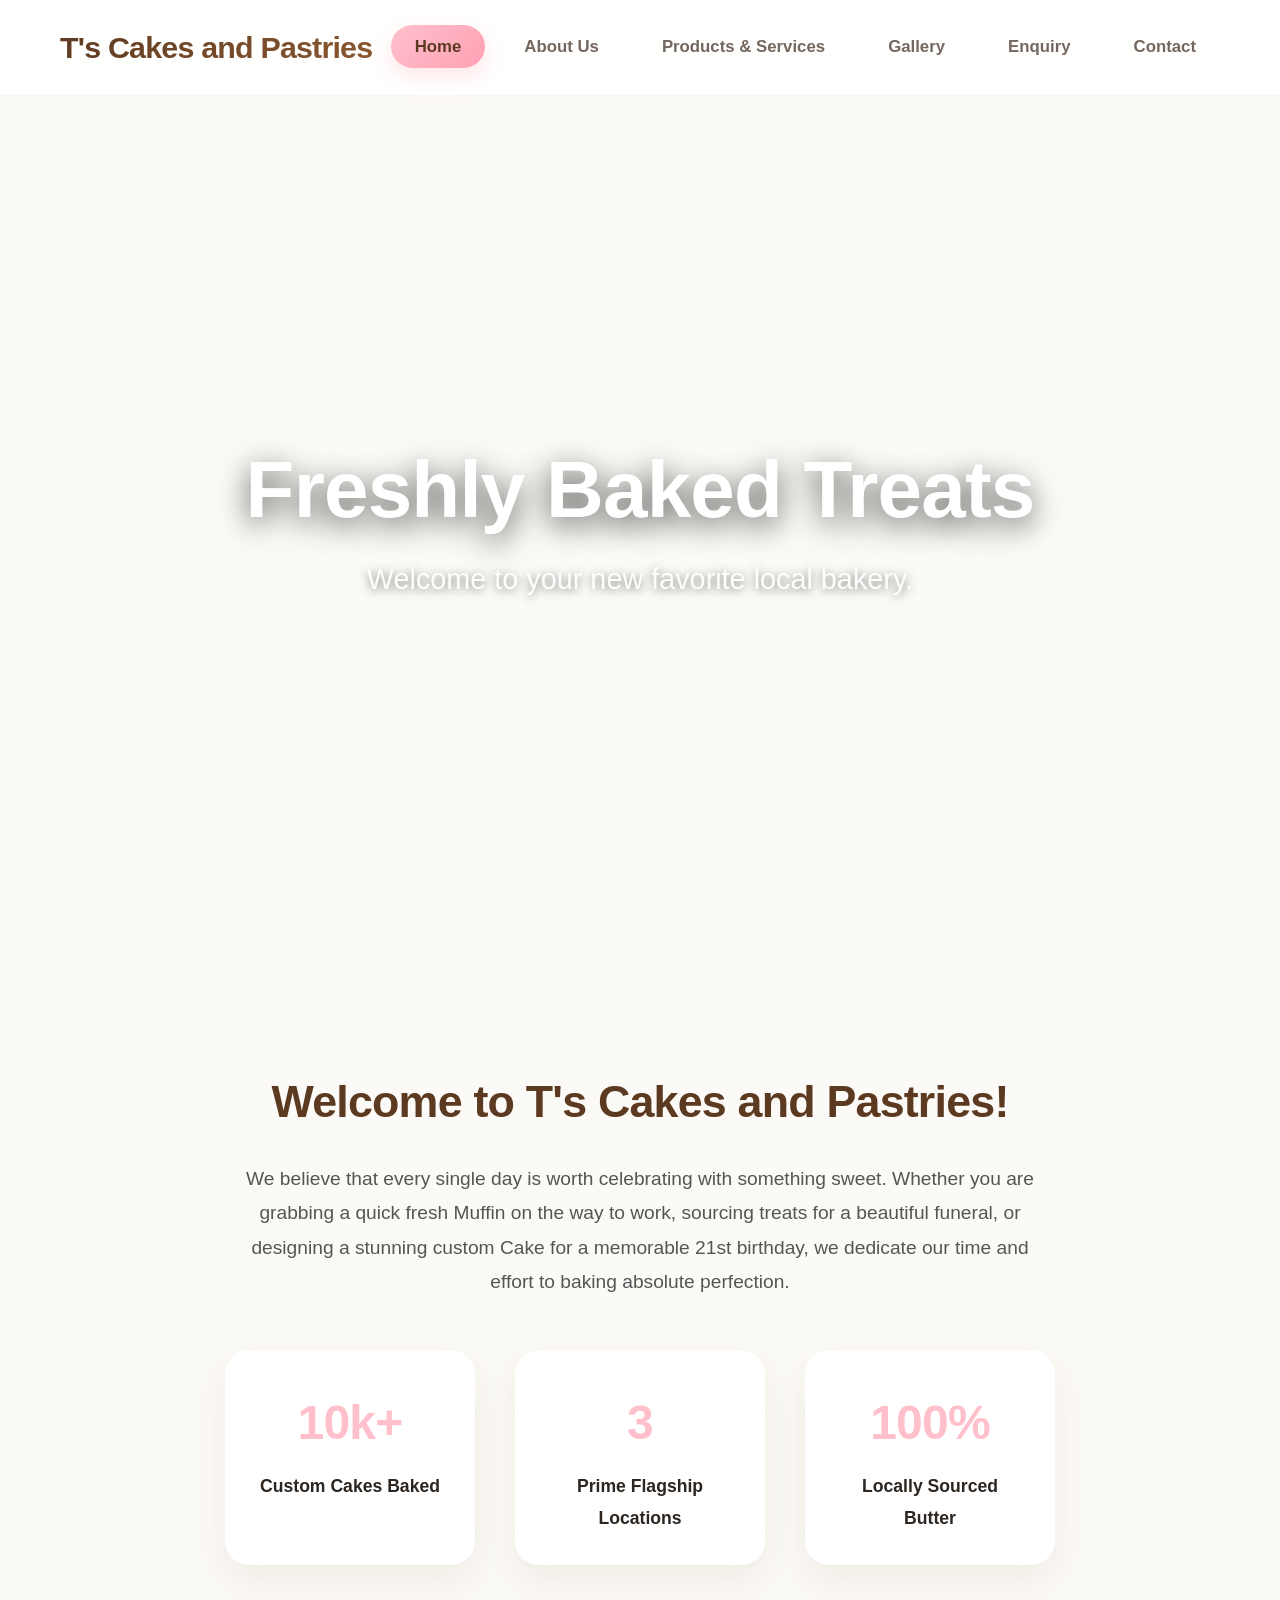
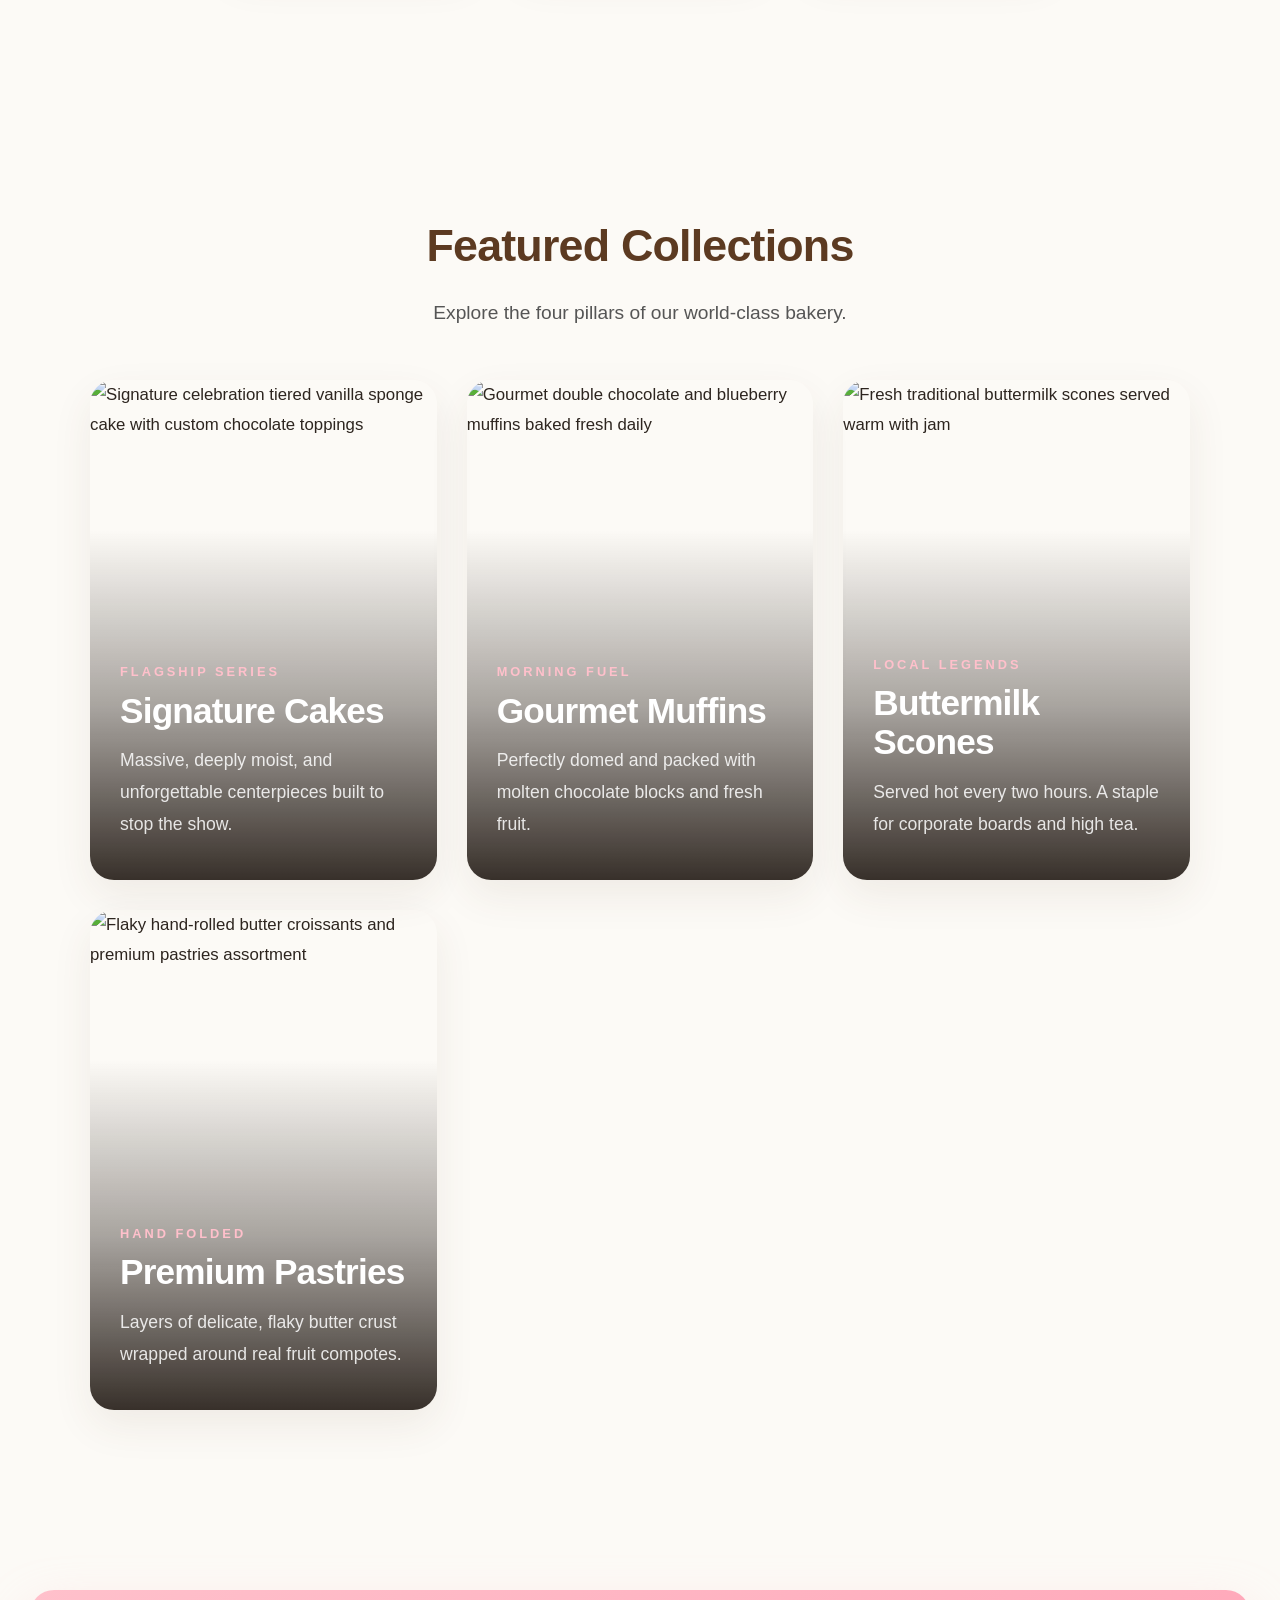
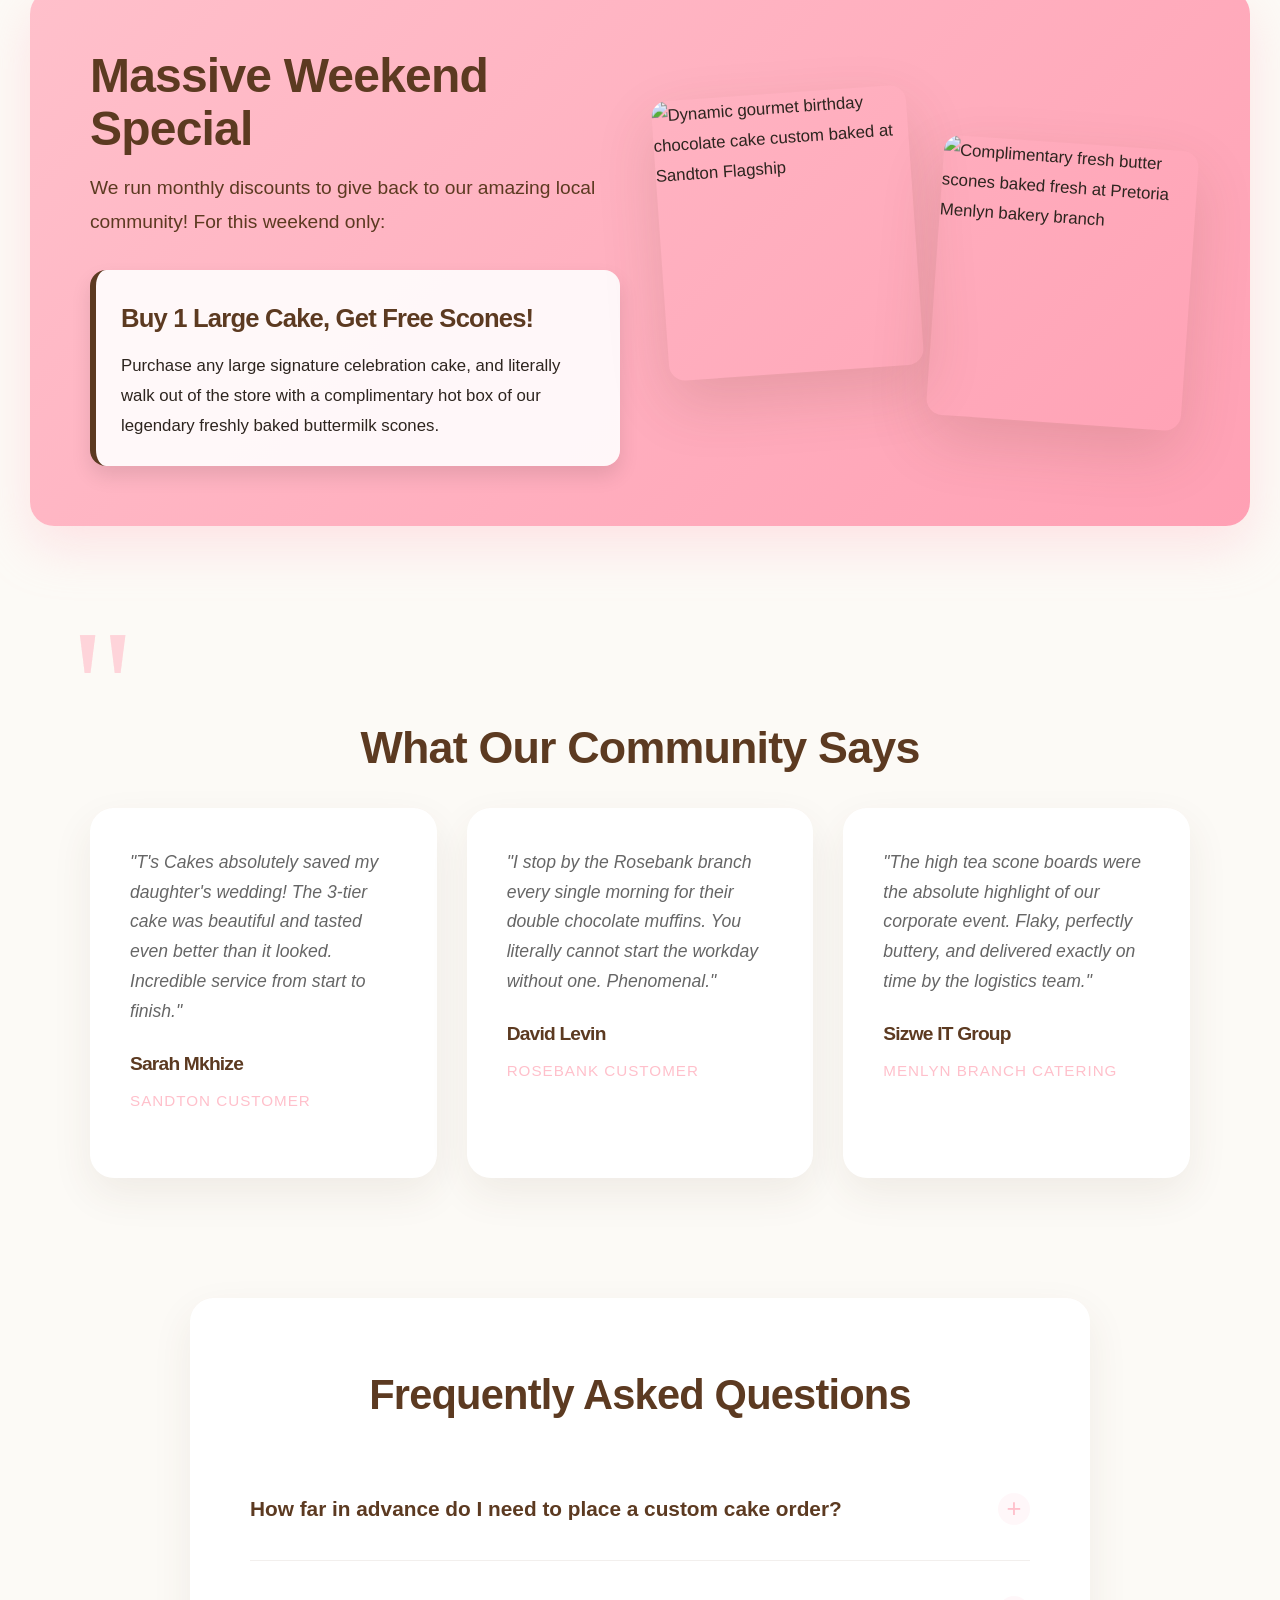
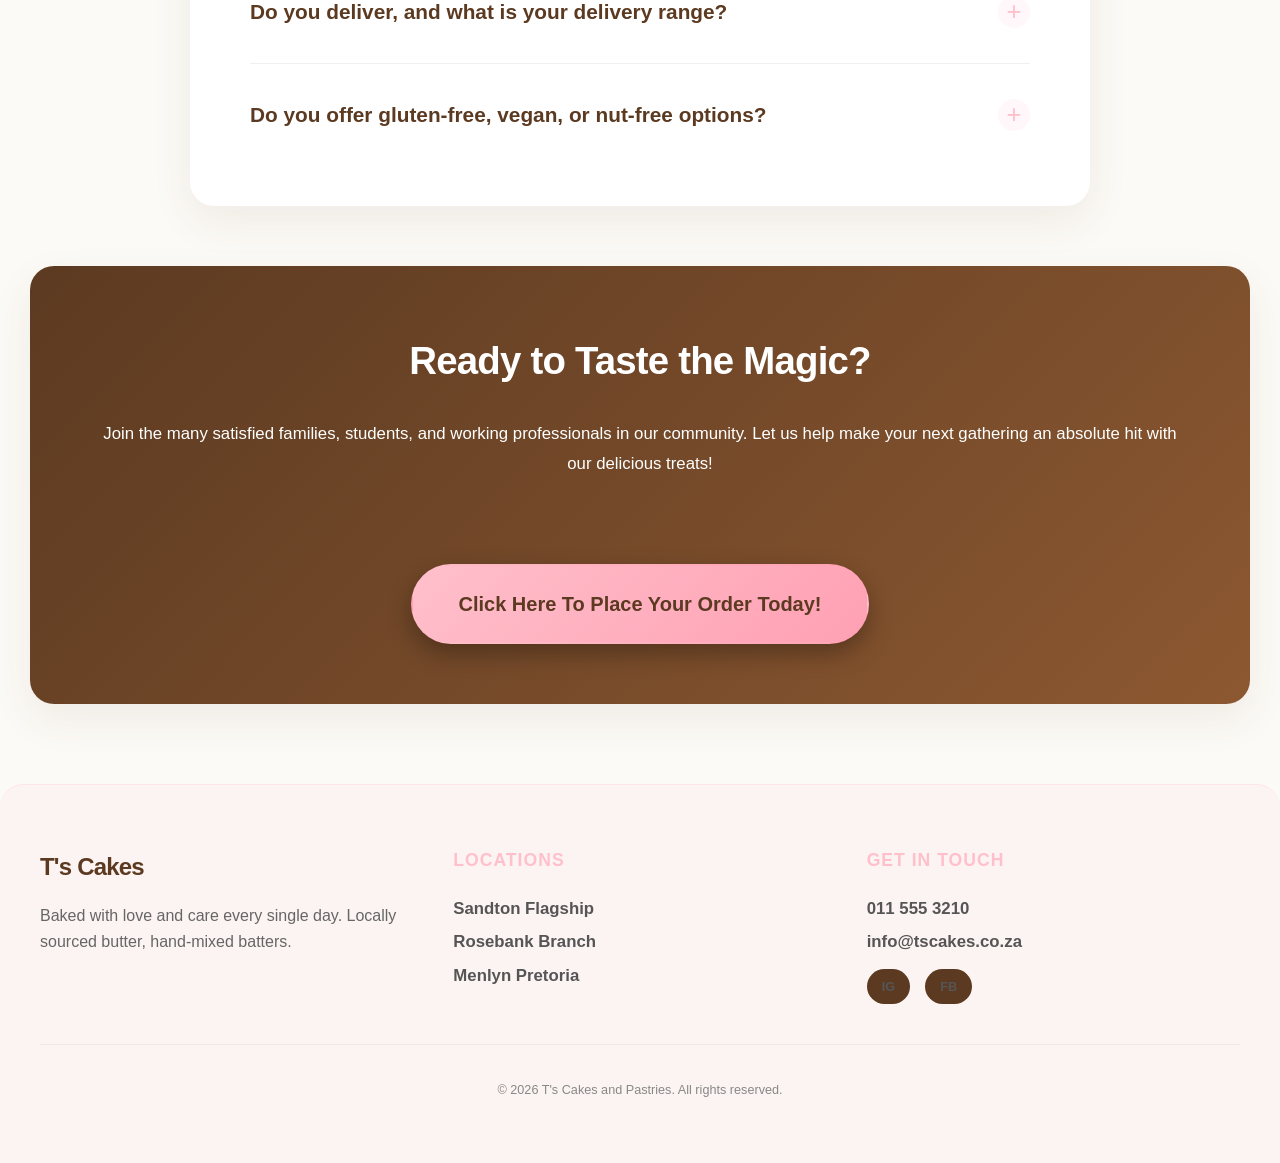
==== index.html @ 8d874c3b "fix: update image file paths to lowercase to match directory structure" ====
<!DOCTYPE html>
<html lang="en">
<head>
    <!-- Meta tags for character set and responsive viewport configuration -->
    <meta charset="UTF-8">
    <meta name="viewport" content="width=device-width, initial-scale=1.0">
    
    <!-- Content Security Policy to secure site from Cross-Site Scripting (XSS) and code injections -->
    <meta http-equiv="Content-Security-Policy" content="default-src 'self'; script-src 'self' https://unpkg.com; style-src 'self' 'unsafe-inline' https://fonts.googleapis.com https://unpkg.com; font-src 'self' https://fonts.gstatic.com; img-src 'self' data: https://unpkg.com https://*.tile.openstreetmap.org; connect-src 'self' https://*.tile.openstreetmap.org;">

    <!-- SEO Meta Description with localized target keywords to improve search rankings -->
    <meta name="description" content="Welcome to T's Cakes and Pastries! Order freshly baked custom birthday cakes, gourmet muffins, and scones across Sandton, Rosebank, and Pretoria South Africa.">
    <meta name="keywords" content="T's Cakes, local bakery Sandton, custom celebration cakes Johannesburg, premium chocolate cakes, buttermilk scones Pretoria, gourmet muffins, sweet pastries South Africa, cakes near me">
    <title>T's Cakes and Pastries | Custom Celebration Cakes & Bakery Sandton</title>

    <!-- DNS Prefetch and Preconnect Hints to optimize Page Loading Speeds -->
    <link rel="dns-prefetch" href="https://unpkg.com">
    <link rel="dns-prefetch" href="https://fonts.googleapis.com">
    <link rel="preconnect" href="https://fonts.googleapis.com">
    <link rel="preconnect" href="https://fonts.gstatic.com" crossorigin>
    
    <!-- Open Graph (OG) Sharing Metadata to optimize visual social media cards -->
    <meta property="og:title" content="T's Cakes and Pastries | Custom Celebration Cakes & Bakery Sandton">
    <meta property="og:description" content="Freshly baked custom birthday cakes, gourmet muffins, and buttermilk scones across Sandton, Rosebank, and Pretoria South Africa.">
    <meta property="og:image" content="images/Cake.jpg">
    <meta property="og:url" content="http://www.tscakes.co.za/index.html">
    <meta property="og:type" content="website">
    <meta property="og:site_name" content="T's Cakes and Pastries">

    <!-- Twitter Card Metadata for premium link previews -->
    <meta name="twitter:card" content="summary_large_image">
    <meta name="twitter:title" content="T's Cakes and Pastries | Custom Celebration Cakes & Bakery Sandton">
    <meta name="twitter:description" content="Order freshly baked custom birthday cakes, gourmet muffins, and scones across Sandton, Rosebank, and Pretoria.">
    <meta name="twitter:image" content="images/Cake.jpg">

    <!-- Google Fonts Outfit and Inter -->
    <link href="https://fonts.googleapis.com/css2?family=Inter:wght@400;500;600&family=Outfit:wght@400;600;700&display=swap" rel="stylesheet">
    
    <!-- External CSS link fulfilling Part 2 rubric -->
    <link rel="stylesheet" href="css/style.css">
    <link rel="stylesheet" href="css/components.css">
    <link rel="stylesheet" href="css/pages.css">
</head>
<body>
    <!-- Main header of the website containing the logo/heading and navigation -->
    <header>
        <input type="checkbox" id="nav-toggle" class="nav-toggle">
        
        <h1>T's Cakes and Pastries</h1>
        
        <label for="nav-toggle" class="nav-toggle-label">
            <span></span><span></span><span></span>
        </label>
        
        <nav>
            <!-- Navigation menu to link all primary pages -->
            <ul>
                <li><strong><a href="index.html" aria-current="page">Home</a></strong></li>
                <li><a href="about.html">About Us</a></li>
                <li><a href="services.html">Products & Services</a></li>
                <li><a href="gallery.html">Gallery</a></li>
                <li><a href="enquiry.html">Enquiry</a></li>
                <li><a href="contact.html">Contact</a></li>
            </ul>
        </nav>
    </header>

    <!-- 
        The <main> tag is used below to encapsulate the dominant content of the body. 
        This is an HTML5 best practice as it cleanly separates unique page content from global elements 
        like headers and footers, vastly improving SEO and accessibility for screen readers.
    -->
    <main>
        <!-- Hero section with an attractive image and a main slogan -->
        <!-- Pure CSS Slideshow Hero Section -->
        <section id="hero" class="home-hero">
            <div class="css-slideshow">
                <img src="images/Cake.jpg" alt="Exquisite layered celebration chocolate cake with pink icing by T's Cakes and Pastries">
                <img src="images/Scones665.jpg" alt="Freshly baked buttermilk scones served with jam and clotted cream on a wooden board">
                <img src="images/pastries666.jpg" alt="Assortment of hand-rolled buttery sweet Danishes and croissants fresh from the oven">
            </div>

            <div class="hero-absolute-textbox">
                <h2>Freshly Baked Treats</h2>
                <p>Welcome to your new favorite local bakery.</p>
            </div>
        </section>

        <!-- Expanded introduction to the bakery with interactive hovering stats -->
        <section id="introduction" class="transparent-section reveal-on-scroll">
            <h2 class="intro-heading">Welcome to T's Cakes and Pastries!</h2>
            <p class="intro-subtext">We believe that every single day is worth celebrating with something sweet. Whether you are grabbing a quick fresh Muffin on the way to work, sourcing treats for a beautiful funeral, or designing a stunning custom Cake for a memorable 21st birthday, we dedicate our time and effort to baking absolute perfection.</p>
            
            <div class="stat-flexbox">
                <div class="stat-card">
                    <h3>10k+</h3>
                    <p>Custom Cakes Baked</p>
                </div>
                <div class="stat-card">
                    <h3>3</h3>
                    <p>Prime Flagship Locations</p>
                </div>
                <div class="stat-card">
                    <h3>100%</h3>
                    <p>Locally Sourced Butter</p>
                </div>
            </div>
        </section>

        <!-- Featured Products Section redesigned with cinematic poster-style layout -->
        <br><br>
        <section id="featured-products" class="reveal-on-scroll" style="background: transparent; box-shadow: none;">
            <h2 style="text-align: center; color: var(--brand-brown); font-size: 2.8rem; margin-bottom: 10px;">Featured Collections</h2>
            <p style="text-align: center; font-size: 1.2rem; color: #555; margin-bottom: 50px;">Explore the four pillars of our world-class bakery.</p>
            
            <div style="display: grid; grid-template-columns: repeat(auto-fit, minmax(280px, 1fr)); gap: 30px;">
                
                <!-- Cinematic Card 1 -->
                <article style="position: relative; height: 500px; border-radius: var(--radius-lg); overflow: hidden; box-shadow: var(--glass-shadow); transition: var(--transition); cursor: pointer;" onmouseover="this.style.transform='translateY(-15px) scale(1.02)'; this.style.boxShadow='var(--hover-shadow)'; this.querySelector('img').style.transform='scale(1.1)';" onmouseout="this.style.transform='translateY(0) scale(1)'; this.style.boxShadow='var(--glass-shadow)'; this.querySelector('img').style.transform='scale(1)';">
                    <img src="images/Cake3.jpg" alt="Signature celebration tiered vanilla sponge cake with custom chocolate toppings" loading="lazy" style="width: 100%; height: 100%; object-fit: cover; position: absolute; top:0; left:0; z-index: 1; transition: transform 0.6s cubic-bezier(0.25, 0.8, 0.25, 1); border-radius: 0;">
                    <div style="position: absolute; bottom: 0; left: 0; width: 100%; height: 70%; background: linear-gradient(to top, rgba(45, 37, 31, 0.95) 0%, rgba(45, 37, 31, 0.4) 50%, transparent 100%); z-index: 2;"></div>
                    <div style="position: absolute; bottom: 0; left: 0; width: 100%; padding: 40px 30px; z-index: 3; box-sizing: border-box;">
                        <p style="text-transform: uppercase; letter-spacing: 3px; font-size: 0.8rem; font-weight: 800; color: var(--brand-pink); margin-bottom: 8px;">Flagship Series</p>
                        <h3 style="color: var(--white); font-size: 2.2rem; margin-bottom: 15px; line-height: 1.1;">Signature Cakes</h3>
                        <p style="color: rgba(255,255,255,0.85); font-size: 1.1rem; margin-bottom: 0;">Massive, deeply moist, and unforgettable centerpieces built to stop the show.</p>
                    </div>
                </article>

                <!-- Cinematic Card 2 -->
                <article style="position: relative; height: 500px; border-radius: var(--radius-lg); overflow: hidden; box-shadow: var(--glass-shadow); transition: var(--transition); cursor: pointer;" onmouseover="this.style.transform='translateY(-15px) scale(1.02)'; this.style.boxShadow='var(--hover-shadow)'; this.querySelector('img').style.transform='scale(1.1)';" onmouseout="this.style.transform='translateY(0) scale(1)'; this.style.boxShadow='var(--glass-shadow)'; this.querySelector('img').style.transform='scale(1)';">
                    <img src="images/muffins2210.jpg" alt="Gourmet double chocolate and blueberry muffins baked fresh daily" loading="lazy" style="width: 100%; height: 100%; object-fit: cover; position: absolute; top:0; left:0; z-index: 1; transition: transform 0.6s cubic-bezier(0.25, 0.8, 0.25, 1); border-radius: 0;">
                    <div style="position: absolute; bottom: 0; left: 0; width: 100%; height: 70%; background: linear-gradient(to top, rgba(45, 37, 31, 0.95) 0%, rgba(45, 37, 31, 0.4) 50%, transparent 100%); z-index: 2;"></div>
                    <div style="position: absolute; bottom: 0; left: 0; width: 100%; padding: 40px 30px; z-index: 3; box-sizing: border-box;">
                        <p style="text-transform: uppercase; letter-spacing: 3px; font-size: 0.8rem; font-weight: 800; color: var(--brand-pink); margin-bottom: 8px;">Morning Fuel</p>
                        <h3 style="color: var(--white); font-size: 2.2rem; margin-bottom: 15px; line-height: 1.1;">Gourmet Muffins</h3>
                        <p style="color: rgba(255,255,255,0.85); font-size: 1.1rem; margin-bottom: 0;">Perfectly domed and packed with molten chocolate blocks and fresh fruit.</p>
                    </div>
                </article>

                <!-- Cinematic Card 3 -->
                <article style="position: relative; height: 500px; border-radius: var(--radius-lg); overflow: hidden; box-shadow: var(--glass-shadow); transition: var(--transition); cursor: pointer;" onmouseover="this.style.transform='translateY(-15px) scale(1.02)'; this.style.boxShadow='var(--hover-shadow)'; this.querySelector('img').style.transform='scale(1.1)';" onmouseout="this.style.transform='translateY(0) scale(1)'; this.style.boxShadow='var(--glass-shadow)'; this.querySelector('img').style.transform='scale(1)';">
                    <img src="images/Scones410.jpg" alt="Fresh traditional buttermilk scones served warm with jam" loading="lazy" style="width: 100%; height: 100%; object-fit: cover; position: absolute; top:0; left:0; z-index: 1; transition: transform 0.6s cubic-bezier(0.25, 0.8, 0.25, 1); border-radius: 0;">
                    <div style="position: absolute; bottom: 0; left: 0; width: 100%; height: 70%; background: linear-gradient(to top, rgba(45, 37, 31, 0.95) 0%, rgba(45, 37, 31, 0.4) 50%, transparent 100%); z-index: 2;"></div>
                    <div style="position: absolute; bottom: 0; left: 0; width: 100%; padding: 40px 30px; z-index: 3; box-sizing: border-box;">
                        <p style="text-transform: uppercase; letter-spacing: 3px; font-size: 0.8rem; font-weight: 800; color: var(--brand-pink); margin-bottom: 8px;">Local Legends</p>
                        <h3 style="color: var(--white); font-size: 2.2rem; margin-bottom: 15px; line-height: 1.1;">Buttermilk Scones</h3>
                        <p style="color: rgba(255,255,255,0.85); font-size: 1.1rem; margin-bottom: 0;">Served hot every two hours. A staple for corporate boards and high tea.</p>
                    </div>
                </article>

                <!-- Cinematic Card 4 -->
                <article style="position: relative; height: 500px; border-radius: var(--radius-lg); overflow: hidden; box-shadow: var(--glass-shadow); transition: var(--transition); cursor: pointer;" onmouseover="this.style.transform='translateY(-15px) scale(1.02)'; this.style.boxShadow='var(--hover-shadow)'; this.querySelector('img').style.transform='scale(1.1)';" onmouseout="this.style.transform='translateY(0) scale(1)'; this.style.boxShadow='var(--glass-shadow)'; this.querySelector('img').style.transform='scale(1)';">
                    <img src="images/pastries44.jpg" alt="Flaky hand-rolled butter croissants and premium pastries assortment" loading="lazy" style="width: 100%; height: 100%; object-fit: cover; position: absolute; top:0; left:0; z-index: 1; transition: transform 0.6s cubic-bezier(0.25, 0.8, 0.25, 1); border-radius: 0;">
                    <div style="position: absolute; bottom: 0; left: 0; width: 100%; height: 70%; background: linear-gradient(to top, rgba(45, 37, 31, 0.95) 0%, rgba(45, 37, 31, 0.4) 50%, transparent 100%); z-index: 2;"></div>
                    <div style="position: absolute; bottom: 0; left: 0; width: 100%; padding: 40px 30px; z-index: 3; box-sizing: border-box;">
                        <p style="text-transform: uppercase; letter-spacing: 3px; font-size: 0.8rem; font-weight: 800; color: var(--brand-pink); margin-bottom: 8px;">Hand Folded</p>
                        <h3 style="color: var(--white); font-size: 2.2rem; margin-bottom: 15px; line-height: 1.1;">Premium Pastries</h3>
                        <p style="color: rgba(255,255,255,0.85); font-size: 1.1rem; margin-bottom: 0;">Layers of delicate, flaky butter crust wrapped around real fruit compotes.</p>
                    </div>
                </article>
            </div>
        </section>

        <br><br>

        <!-- Eye-Catching Interactive Specials Banner -->
        <section id="current-specials" class="reveal-on-scroll" style="background: var(--brand-pink-gradient); padding: 60px; border-radius: var(--radius-lg); box-shadow: 0 20px 50px rgba(255, 192, 203, 0.4); display: flex; align-items: center; gap: 40px; flex-wrap: wrap;">
            <div style="flex: 1; min-width: 300px;">
                <h2 style="color: var(--brand-brown); font-size: 3rem; margin-bottom: 15px; line-height: 1.1;">Massive Weekend Special</h2>
                <p style="font-size: 1.2rem; color: var(--brand-brown); font-weight: 500; margin-bottom: 30px;">We run monthly discounts to give back to our amazing local community! For this weekend only:</p>
                <div style="background: rgba(255,255,255,0.9); padding: 25px; border-radius: 16px; border-left: 6px solid var(--brand-brown); box-shadow: 0 10px 20px rgba(0,0,0,0.1);">
                    <h3 style="margin-bottom: 10px; color: var(--brand-brown);">Buy 1 Large Cake, Get Free Scones!</h3>
                    <p style="margin: 0;">Purchase any large signature celebration cake, and literally walk out of the store with a complimentary hot box of our legendary freshly baked buttermilk scones.</p>
                </div>
            </div>
            
            <!-- Dual Rotational Image Display with hover interactions -->
            <div style="flex: 1; min-width: 300px; display: flex; gap: 20px;">
                <img src="images/Cake887.jpg" alt="Dynamic gourmet birthday chocolate cake custom baked at Sandton Flagship" loading="lazy" style="width: 50%; height: 280px; object-fit: cover; border-radius: 16px; box-shadow: var(--hover-shadow); transform: rotate(-4deg); transition: var(--transition); cursor: pointer;" onmouseover="this.style.transform='rotate(0deg) scale(1.08)'; this.style.zIndex='10';" onmouseout="this.style.transform='rotate(-4deg)'; this.style.zIndex='1';">
                <img src="images/Scones895.jpg" alt="Complimentary fresh butter scones baked fresh at Pretoria Menlyn bakery branch" loading="lazy" style="width: 50%; height: 280px; object-fit: cover; border-radius: 16px; box-shadow: var(--hover-shadow); transform: rotate(4deg); transition: var(--transition); margin-top: 50px; cursor: pointer;" onmouseover="this.style.transform='rotate(0deg) scale(1.08)'; this.style.zIndex='10';" onmouseout="this.style.transform='rotate(4deg)'; this.style.zIndex='1';">
            </div>
        </section>

        <!-- Brand New Interactive Testimonials Section -->
        <br><br>
        <section id="testimonials" class="transparent-section reveal-on-scroll">
            <h2 class="intro-heading">What Our Community Says</h2>
            <div class="testimonials-grid">
                
                <article class="testimonial-card">
                    <span class="quote-watermark">"</span>
                    <p class="testimonial-text">"T's Cakes absolutely saved my daughter's wedding! The 3-tier cake was beautiful and tasted even better than it looked. Incredible service from start to finish."</p>
                    <h4 class="testimonial-author">Sarah Mkhize</h4>
                    <p class="testimonial-title">Sandton Customer</p>
                </article>

                <article class="testimonial-card">
                    <span class="quote-watermark">"</span>
                    <p class="testimonial-text">"I stop by the Rosebank branch every single morning for their double chocolate muffins. You literally cannot start the workday without one. Phenomenal."</p>
                    <h4 class="testimonial-author">David Levin</h4>
                    <p class="testimonial-title">Rosebank Customer</p>
                </article>

                <article class="testimonial-card">
                    <span class="quote-watermark">"</span>
                    <p class="testimonial-text">"The high tea scone boards were the absolute highlight of our corporate event. Flaky, perfectly buttery, and delivered exactly on time by the logistics team."</p>
                    <h4 class="testimonial-author">Sizwe IT Group</h4>
                    <p class="testimonial-title">Menlyn Branch Catering</p>
                </article>
            </div>
        </section>

        <!-- Elegant FAQ Accordion Section -->
        <section id="faq-section" class="faq-accordion-section reveal-on-scroll">
            <h2 class="faq-heading">Frequently Asked Questions</h2>
            <div class="accordion-container">
                <div class="accordion-item">
                    <button class="accordion-header" aria-expanded="false">
                        <span>How far in advance do I need to place a custom cake order?</span>
                        <span class="accordion-icon">&#43;</span>
                    </button>
                    <div class="accordion-panel">
                        <div class="panel-content">
                            <p>For custom celebration cakes, we require a minimum of 4 to 7 days notice depending on complexity. Larger corporate orders or multi-tier wedding cakes require a minimum of three weeks notice. This ensures we can source the finest ingredients and dedicate our full attention to your masterpiece.</p>
                        </div>
                    </div>
                </div>
                <div class="accordion-item">
                    <button class="accordion-header" aria-expanded="false">
                        <span>Do you deliver, and what is your delivery range?</span>
                        <span class="accordion-icon">&#43;</span>
                    </button>
                    <div class="accordion-panel">
                        <div class="panel-content">
                            <p>Yes, we offer safe, temperature-controlled delivery within a 50km radius of our branches (Sandton, Rosebank, and Menlyn Pretoria). We charge a nominal delivery fee based on distance. Our specialized delivery team ensures that even the most delicate cakes arrive in perfect, pristine condition.</p>
                        </div>
                    </div>
                </div>
                <div class="accordion-item">
                    <button class="accordion-header" aria-expanded="false">
                        <span>Do you offer gluten-free, vegan, or nut-free options?</span>
                        <span class="accordion-icon">&#43;</span>
                    </button>
                    <div class="accordion-panel">
                        <div class="panel-content">
                            <p>We absolutely do! We offer a variety of delicious vegan and gluten-free cakes, cupcakes, and muffins. However, please note that all our items are baked in a shared facility. If you have a severe allergy, please let us know so we can implement complete isolation protocols for your bake.</p>
                        </div>
                    </div>
                </div>
            </div>
        </section>

        <!-- Call to action encouraging visitors to make an enquiry -->
        <section id="call-to-action" class="reveal-on-scroll">
            <h2>Ready to Taste the Magic?</h2>
            <p>Join the many satisfied families, students, and working professionals in our community. Let us help make your next gathering an absolute hit with our delicious treats!</p>
            <br>
            <!-- Action link directing users to the enquiry page -->
            <a href="enquiry.html">Click Here To Place Your Order Today!</a>
        </section>
    </main>

    <!-- Footer containing copyright information -->
    <footer class="modern-footer">
        <div class="footer-grid">
            <div>
                <h3 class="footer-logo">T's Cakes</h3>
                <p class="footer-desc">Baked with love and care every single day. Locally sourced butter, hand-mixed batters.</p>
            </div>
            <div>
                <h4 class="footer-col-header">Locations</h4>
                <ul class="footer-list">
                    <li><a href="contact.html">Sandton Flagship</a></li>
                    <li><a href="contact.html">Rosebank Branch</a></li>
                    <li><a href="contact.html">Menlyn Pretoria</a></li>
                </ul>
            </div>
            <div>
                <h4 class="footer-col-header">Get in Touch</h4>
                <ul class="footer-list">
                    <li><a href="tel:0115553210">011 555 3210</a></li>
                    <li><a href="mailto:info@tscakes.co.za">info@tscakes.co.za</a></li>
                    <li>
                        <div class="footer-socials">
                            <a href="https://instagram.com/tscakes" class="footer-social-btn" target="_blank" rel="noopener noreferrer">IG</a>
                            <a href="https://facebook.com/tscakes" class="footer-social-btn" target="_blank" rel="noopener noreferrer">FB</a>
                        </div>
                    </li>
                </ul>
            </div>
        </div>
        <div class="footer-copyright">
            <p><small>&copy; 2026 T's Cakes and Pastries. All rights reserved.</small></p>
        </div>
    </footer>
    
    <!-- Link external core script for interactive features -->
    <script src="js/script.js"></script>
</body>
</html>
---- css/style.css ----
/* =========================================================================
   T's Cakes and Pastries - Ultra Modern Stylesheet (2026 UX Layout)
   Author: Amogelang Kunene
   Module: WEDE5020 Part 2
   ========================================================================= */

/* --- CSS Reset & Base Consistency --- */
* {
    margin: 0;
    padding: 0;
    box-sizing: border-box;
}

/* --- Ultra-Modern Base Variables --- */
:root {
    /* Muted colors to look expensive and modern instead of distinctly 1990s */
    --primary-bg: #FCFAF6;
    /* Breathable, barely-there cream background */
    --white: #FFFFFF;

    /* Branding */
    --brand-brown: #5C3A21;
    /* Deeper, more sophisticated chocolate brown */
    --brand-light-brown: #8C5831;
    --brand-pink: #FFC0CB;
    --brand-pink-gradient: linear-gradient(135deg, #FFC0CB 0%, #FFA0B4 100%);

    /* Typography */
    --text-primary: #2D251F;
    /* Soft off-black for premium reading contrast */
    --text-muted: #73675E;

    /* Glassmorphism & UI Layout Control */
    --glass-shadow: 0 16px 40px rgba(92, 58, 33, 0.08);
    /* Massive diffuse shadow, abandoning crude borders */
    --hover-shadow: 0 24px 60px rgba(92, 58, 33, 0.15);
    /* Deep lifting shadow */
    --radius-lg: 24px;
    /* Bubbly, friendly, expansive app-like corners */
    --radius-pill: 50px;

    /* Global Universal Transitions */
    --transition: all 0.35s cubic-bezier(0.25, 0.8, 0.25, 1);
}

/* --- Global Typography --- */
body {
    font-family: 'Inter', -apple-system, sans-serif;
    font-size: 1.05rem;
    line-height: 1.8;
    background-color: var(--primary-bg);
    color: var(--text-primary);
    -webkit-font-smoothing: antialiased;
    /* Triggers ultra-crisp browser font rendering */
}

h1,
h2,
h3,
h4 {
    font-family: 'Outfit', 'Inter', sans-serif;
    color: var(--brand-brown);
    letter-spacing: -0.8px;
    /* Modern tight tracking for editorial headers */
    margin-bottom: 24px;
    font-weight: 700;
}

/* Extreme header scaling */
h1 {
    font-size: 2.8rem;
}

h2 {
    font-size: 2.4rem;
}

h3 {
    font-size: 1.6rem;
}

p,
ul,
table {
    margin-bottom: 24px;
    color: var(--text-primary);
}

ul {
    margin-left: 20px;
}

a {
    color: var(--brand-light-brown);
    text-decoration: none;
    transition: var(--transition);
}

a:hover {
    color: var(--brand-brown);
}

img {
    max-width: 100%;
    height: auto;
    border-radius: 16px;
    /* Slightly tighter edge radius than the surrounding container */
    display: block;
}

/* --- Glassmorphism Navigation Sticky Header --- */
header {
    background: rgba(255, 255, 255, 0.85);
    /* Frosty translucency */
    backdrop-filter: blur(16px);
    /* Pure Glassmorphism effect overlaying content as user scrolls */
    -webkit-backdrop-filter: blur(16px);
    padding: 20px 60px;
    display: flex;
    justify-content: space-between;
    align-items: center;
    position: sticky;
    top: 0;
    z-index: 1000;
    border-bottom: 1px solid rgba(0, 0, 0, 0.03);
    /* Tiny crisp anchor line */
}

header h1 {
    margin-bottom: 0;
    font-size: 1.9rem;
    font-weight: 800;
    background: linear-gradient(135deg, var(--brand-brown), var(--brand-light-brown));
    -webkit-background-clip: text;
    -webkit-text-fill-color: transparent;
    /* Cutting-edge CSS gradient text implementation */
}

header nav ul {
    list-style: none;
    display: flex;
    gap: 15px;
    margin: 0;
}

header nav a {
    font-weight: 600;
    padding: 12px 24px;
    border-radius: var(--radius-pill);
    color: var(--text-muted);
}

/* Navigation Hover Micro-Animations */
header nav a:hover {
    background-color: rgba(255, 192, 203, 0.2);
    color: var(--brand-brown);
    transform: translateY(-2px);
}

header nav a[aria-current="page"] {
    background: var(--brand-pink-gradient);
    color: var(--brand-brown);
    box-shadow: 0 8px 20px rgba(255, 192, 203, 0.4);
    /* Colored shadow glow */
}

/* --- Layout Mechanics --- */
main {
    max-width: 1300px;
    /* Vastly wider "full bleed" allowance */
    margin: 60px auto;
    padding: 0 30px;
}

/* Elevated, Floating Modern Cards instead of flat boxed rows */
section {
    background-color: var(--white);
    padding: 60px;
    margin-bottom: 60px;
    border-radius: var(--radius-lg);
    box-shadow: var(--glass-shadow);
    /* Massive drop soft shadows */
    transition: var(--transition);
}

/* Make EVERY section dynamically hover and lift using pure CSS cascading */
section:not(#hero):hover {
    box-shadow: var(--hover-shadow);
    transform: translateY(-4px);
    /* Magnetic float effect */
}

/* --- Hero Banner System --- */
section#hero {
    position: relative;
    background-color: transparent;
    box-shadow: none;
    padding: 0;
    margin-bottom: 80px;
}

#hero img {
    width: 100%;
    height: 600px;
    object-fit: cover;
    border-radius: var(--radius-lg);
    filter: brightness(0.7) saturate(1.2);
    /* Deepens image to pop white text */
    box-shadow: var(--glass-shadow);
}

#hero .hero-text {
    position: absolute;
    top: 50%;
    left: 50%;
    transform: translate(-50%, -50%);
    width: 90%;
    text-align: center;
}

/* Massive Display Sizing */
#hero .hero-text h2 {
    font-size: 4.8rem;
    color: var(--white);
    text-shadow: 0 4px 20px rgba(0, 0, 0, 0.6);
    line-height: 1.1;
    margin-bottom: 20px;
}

#hero .hero-text p {
    font-size: 1.8rem;
    color: rgba(255, 255, 255, 0.95);
    font-weight: 500;
}

/* --- Custom CTA Callout --- */
#call-to-action {
    text-align: center;
    background: linear-gradient(135deg, var(--brand-brown) 0%, var(--brand-light-brown) 100%);
    color: var(--white);
}

#call-to-action h2,
#call-to-action p {
    color: var(--white);
}

#call-to-action a:not(nav a) {
    display: inline-block;
    background: var(--brand-pink-gradient);
    color: var(--brand-brown);
    padding: 20px 45px;
    border-radius: var(--radius-pill);
    font-weight: 800;
    font-size: 1.25rem;
    margin-top: 30px;
    box-shadow: 0 10px 25px rgba(0, 0, 0, 0.3);
    border: 2px solid transparent;
}

/* Extreme Micro-Animation Wow Factor */
#call-to-action a:not(nav a):hover {
    transform: translateY(-10px) scale(1.05);
    /* Scales UP while jumping structurally! */
    box-shadow: 0 25px 50px rgba(0, 0, 0, 0.4);
    background: transparent;
    border-color: var(--brand-pink);
    color: var(--brand-pink);
}

/* --- Layout Grid Auto-Fitting --- */
#gallery-grid {
    display: grid;
    grid-template-columns: repeat(auto-fit, minmax(320px, 1fr));
    gap: 40px;
}

#gallery-grid article {
    background: var(--primary-bg);
    /* Slight offset for inner cards */
    padding: 30px;
    border-radius: var(--radius-lg);
    box-shadow: none;
    transition: var(--transition);
    border: 1px solid rgba(0, 0, 0, 0.03);
}

#gallery-grid article:hover {
    transform: translateY(-8px);
    box-shadow: var(--hover-shadow);
    background: var(--white);
}

#gallery-grid article img {
    margin-bottom: 25px;
    width: 100%;
    height: 280px;
    object-fit: cover;
    border-radius: 14px;
}

#gallery-grid hr {
    display: none;
}

/* --- Complex Forms --- */
form {
    max-width: 800px;
    margin: 0 auto;
}

fieldset {
    border: none;
    /* Removing old 1990s border lines natively */
    background: var(--primary-bg);
    padding: 50px;
    border-radius: var(--radius-lg);
    margin-bottom: 40px;
}

legend {
    font-size: 1.6rem;
    font-weight: 700;
    color: var(--brand-brown);
    margin-bottom: 20px;
}

input[type="text"],
input[type="email"],
input[type="tel"],
input[type="number"],
input[type="date"],
select,
textarea {
    width: 100%;
    padding: 20px;
    border: 2px solid transparent;
    background-color: var(--white);
    border-radius: 16px;
    font-family: inherit;
    font-size: 1.1rem;
    color: var(--text-primary);
    box-shadow: 0 4px 15px rgba(0, 0, 0, 0.04);
    transition: var(--transition);
    margin-top: 10px;
    margin-bottom: 20px;
}

/* Ultra-modern pure focus tracking */
input:focus,
select:focus,
textarea:focus {
    outline: none;
    border-color: var(--brand-pink);
    box-shadow: 0 4px 25px rgba(255, 192, 203, 0.4);
}

input[type="radio"],
input[type="checkbox"] {
    width: 22px;
    height: 22px;
    margin-right: 15px;
    accent-color: var(--brand-brown);
}

button[type="submit"],
input[type="submit"],
button[type="reset"] {
    width: 100%;
    background: var(--brand-brown);
    color: var(--white);
    padding: 22px;
    border: none;
    border-radius: 18px;
    font-size: 1.25rem;
    font-weight: bold;
    cursor: pointer;
    transition: var(--transition);
}

button[type="submit"]:hover,
input[type="submit"]:hover {
    background: var(--brand-light-brown);
    transform: translateY(-4px);
    box-shadow: 0 15px 30px rgba(92, 58, 33, 0.2);
}

button[type="reset"] {
    background: var(--primary-bg);
    color: var(--text-muted);
    margin-top: 15px;
}

button[type="reset"]:hover {
    background: #EEEEEE;
}


/* --- Modern Container Query Product Cards --- */
.product-grid {
    display: grid;
    grid-template-columns: repeat(auto-fit, minmax(360px, 1fr));
    gap: 40px;
}

.product-card {
    /* Initialize CSS Container Constraints */
    container-type: inline-size;
    container-name: pCard;

    background: var(--white);
    border-radius: var(--radius-lg);
    box-shadow: var(--glass-shadow);
    overflow: hidden;
    /* Clips the image straight to the border radius curve */
    transition: var(--transition);
    display: flex;
    flex-direction: column;
}

/* Hover magnetics */
.product-card:hover {
    box-shadow: var(--hover-shadow);
    transform: translateY(-8px);
}

.product-card img {
    width: 100%;
    height: 300px;
    object-fit: cover;
    border-radius: 0;
    /* Prevents double-curving */
    margin-bottom: 0;
    /* Resets default image margin */
}

.product-card .card-content {
    padding: 35px;
    display: flex;
    flex-direction: column;
    justify-content: center;
}

/* 
Container Query Magic: 
If the literal width of the structural card dynamically exceeds 480px, 
shift the inner layout completely from Vertical to Horizontal!
*/
@container pCard (min-width: 480px) {
    .product-card {
        flex-direction: row;
    }

    .product-card img {
        width: 45%;
        height: 100%;
        min-height: 250px;
    }

    .product-card .card-content {
        width: 55%;
        padding: 40px;
    }
}


/* --- Full Width Vertical Stacked Gallery --- */
#stacked-gallery {
    display: flex;
    flex-direction: column;
    gap: 80px;
    /* Massive separation between full-width pieces */
    padding: 0;
    box-shadow: none;
    background: transparent;
}

#stacked-gallery article {
    width: 100%;
    /* forces full width within the 1300px max-width boundary */
    background: var(--white);
    border-radius: var(--radius-lg);
    box-shadow: var(--glass-shadow);
    transition: var(--transition);
    border: 1px solid rgba(0, 0, 0, 0.02);
}

#stacked-gallery article:hover {
    box-shadow: var(--hover-shadow);
    transform: translateY(-5px);
}

#stacked-gallery img {
    width: 100%;
    height: 700px;
    /* Massive sprawling cinematic height */
    object-fit: cover;
    border-radius: var(--radius-lg) var(--radius-lg) 0 0;
    /* Curve the top, flatten the bottom */
    margin-bottom: 0;
}

/* Native HTML5 Toggle Styling */
#stacked-gallery details {
    background: transparent;
    padding: 20px 50px 40px 50px;
}

#stacked-gallery summary {
    font-size: 1.4rem;
    font-weight: 800;
    color: var(--brand-brown);
    cursor: pointer;
    list-style: none;
    /* Removes default triangle in modern browsers */
    outline: none;
    padding: 10px 0;
    transition: var(--transition);
    user-select: none;
}

#stacked-gallery summary::-webkit-details-marker {
    display: none;
    /* Forces marker removal in Safari/Chrome */
}

/* Custom UI Toggle graphic */
#stacked-gallery summary::after {
    content: '+ Read More';
    float: right;
    font-size: 1.1rem;
    color: var(--brand-pink);
    background: rgba(255, 192, 203, 0.2);
    padding: 8px 16px;
    border-radius: 20px;
    transition: all 0.3s ease;
}

#stacked-gallery details[open] summary::after {
    content: '- Close';
    background: rgba(0, 0, 0, 0.05);
    color: var(--text-muted);
}

#stacked-gallery details[open] summary {
    border-bottom: 1px solid rgba(0, 0, 0, 0.06);
    margin-bottom: 30px;
}

#stacked-gallery .details-content {
    animation: fadeInDown 0.5s ease forwards;
}

#stacked-gallery .details-content h3 {
    margin-top: 15px;
    font-size: 2.4rem;
    color: var(--brand-brown);
}

#stacked-gallery .details-content p {
    font-size: 1.25rem;
    color: var(--text-muted);
}

@keyframes fadeInDown {
    from {
        opacity: 0;
        transform: translateY(-10px);
    }

    to {
        opacity: 1;
        transform: translateY(0);
    }
}

/* --- HTML Sub-Tables --- */
table {
    width: 100%;
    border-collapse: collapse;
    margin-top: 20px;
}

th,
td {
    padding: 24px;
    text-align: left;
    border-bottom: 1px solid rgba(0, 0, 0, 0.04);
}

th {
    font-weight: 800;
    color: var(--brand-brown);
    font-size: 1.2rem;
}

tbody tr {
    transition: var(--transition);
}

tbody tr:hover {
    background-color: var(--primary-bg);
}

/* --- Clean Modern Footer --- */
footer {
    background: var(--brand-brown);
    color: var(--primary-bg);
    padding: 80px 40px 40px;
    text-align: center;
    border-top-left-radius: 60px;
    /* Modern curved footing */
    border-top-right-radius: 60px;
    margin-top: 100px;
}

footer h3,
footer p {
    color: var(--primary-bg);
}

footer a {
    color: var(--brand-pink);
    font-weight: bold;
}

footer a:hover {
    color: var(--white);
}

footer hr {
    border-color: rgba(255, 255, 255, 0.08);
    margin: 40px auto;
    max-width: 800px;
}


/* =========================================================================
   Media Queries (Responsive Stack Breakpoints)
   ========================================================================= */

/* Tablet & Smaller Laptops */
@media (max-width: 900px) {
    header {
        padding: 20px;
        flex-direction: column;
        gap: 15px;
    }

    header h1 {
        font-size: 2.2rem;
        text-align: center;
    }
    
    header nav {
        width: 100%;
    }
    
    header nav ul {
        flex-wrap: wrap;
        justify-content: center;
        gap: 10px;
    }
    
    header nav a {
        padding: 10px 18px;
        font-size: 0.95rem;
    }

    #hero img {
        height: 400px;
    }

    #hero .hero-text h2 {
        font-size: 3rem;
    }

    section {
        padding: 40px 25px;
    }
}

/* Hamburger Toggle System (Pure CSS) */
.nav-toggle {
    display: none;
}

.nav-toggle-label {
    display: none;
    cursor: pointer;
    flex-direction: column;
    justify-content: space-between;
    height: 20px;
    width: 30px;
    margin-top: 5px;
}

.nav-toggle-label span {
    display: block;
    width: 100%;
    height: 3px;
    background-color: var(--brand-brown);
    border-radius: 3px;
    transition: var(--transition);
}

/* Strict Mobile Devices */
@media (max-width: 600px) {
    header {
        flex-direction: row; /* reset for flex-between */
        flex-wrap: wrap;
        padding: 15px 25px;
        align-items: center;
        justify-content: space-between;
    }
    
    header h1 {
        font-size: 1.8rem;
        margin-bottom: 0;
        text-align: left;
    }

    .nav-toggle-label {
        display: flex; /* shows hamburger icon */
    }
    
    header nav {
        width: 100%;
        display: none; /* hidden initially */
        margin-top: 20px;
    }

    /* Checkbox hack logic */
    .nav-toggle:checked ~ nav {
        display: block;
        animation: fadeInDown 0.3s ease;
    }

    .nav-toggle:checked ~ .nav-toggle-label span:nth-child(1) {
        transform: translateY(8px) rotate(45deg);
    }
    .nav-toggle:checked ~ .nav-toggle-label span:nth-child(2) {
        opacity: 0;
    }
    .nav-toggle:checked ~ .nav-toggle-label span:nth-child(3) {
        transform: translateY(-9px) rotate(-45deg);
    }

    header nav ul {
        flex-direction: column;
        justify-content: center;
        align-items: stretch;
        padding-bottom: 0;
        /* override previous carousel logic */
        overflow-x: visible;
        scroll-snap-type: none;
    }

    header nav ul li {
        scroll-snap-align: none;
    }

    header nav a {
        display: block;
        text-align: center;
        padding: 15px;
        font-size: 1.1rem;
        border-radius: 12px;
        margin-bottom: 10px;
    }
}
---- css/components.css ----
/* =========================================================================
   Components Stylesheet (Global Elements)
   ========================================================================= */

/* --- Modern Global Footer --- */
.modern-footer {
    margin-top: 80px; 
    padding: 60px 40px; 
    background: rgba(255,192,203,0.1); 
    border-top: 1px solid rgba(255,192,203,0.3); 
    border-radius: var(--radius-lg) var(--radius-lg) 0 0;
}

.footer-grid {
    display: grid; 
    grid-template-columns: repeat(auto-fit, minmax(200px, 1fr)); 
    gap: 40px; 
    text-align: left; 
    max-width: 1200px; 
    margin: 0 auto; 
    margin-bottom: 40px;
}

.footer-logo {
    color: var(--brand-brown); 
    font-size: 1.5rem; 
    margin-bottom: 15px;
}

.footer-desc {
    color: #666; 
    font-size: 1rem; 
    line-height: 1.6; 
    margin-bottom: 0;
}

.footer-col-header {
    color: var(--brand-pink); 
    font-size: 1.1rem; 
    margin-bottom: 15px; 
    text-transform: uppercase; 
    letter-spacing: 1px;
}

.footer-list {
    list-style: none; 
    padding: 0; 
    margin: 0; 
    line-height: 2;
}

.footer-list a {
    color: #555; 
    text-decoration: none; 
    transition: var(--transition);
}

.footer-list a:hover {
    color: var(--brand-brown);
}

.footer-socials {
    display: flex; 
    gap: 15px; 
    margin-top: 10px;
}

.footer-social-btn {
    color: var(--white); 
    background: var(--brand-brown); 
    padding: 5px 15px; 
    border-radius: var(--radius-pill); 
    text-decoration: none; 
    font-size: 0.8rem; 
    transition: var(--transition);
}

.footer-social-btn:hover {
    transform: translateY(-3px);
    color: var(--white); /* Maintain white font on hover over brown pill */
}

.footer-copyright {
    text-align: center; 
    border-top: 1px solid rgba(0,0,0,0.05); 
    padding-top: 30px;
}

.footer-copyright p {
    color: #888; 
    margin: 0; 
    font-size: 0.95rem;
}

/* =========================================================================
   Interactive Components - Part 3.1 Rubric Enhancements
   ========================================================================= */

/* --- Scroll Reveal Animations --- */
.reveal-on-scroll {
    opacity: 0;
    transform: translateY(40px);
    transition: opacity 0.8s cubic-bezier(0.25, 1, 0.5, 1), transform 0.8s cubic-bezier(0.25, 1, 0.5, 1);
    will-change: opacity, transform;
}

.reveal-on-scroll.revealed {
    opacity: 1;
    transform: translateY(0);
}

/* --- Interactive Map styling --- */
.interactive-map {
    width: 100%;
    height: 250px;
    background: #f3ede7;
    border-radius: var(--radius-lg);
    box-shadow: 0 8px 25px rgba(92, 58, 33, 0.05);
    z-index: 10; /* Keep beneath sticky header (1000) */
    position: relative;
    border: 1px solid rgba(92, 58, 33, 0.08);
}

/* Fix Leaflet tile edges and map overlays */
.leaflet-container {
    font-family: inherit !important;
}
.leaflet-bar a, .leaflet-bar a:hover {
    color: var(--brand-brown) !important;
    background-color: var(--white) !important;
}

/* --- Image Gallery Lightbox Modal --- */
.lightbox-modal {
    display: none;
    position: fixed;
    z-index: 2100; /* High index to cover sticky headers */
    left: 0;
    top: 0;
    width: 100%;
    height: 100%;
    overflow: hidden;
    background-color: rgba(45, 37, 31, 0.96);
    backdrop-filter: blur(15px);
    -webkit-backdrop-filter: blur(15px);
    align-items: center;
    justify-content: center;
    opacity: 0;
    transition: opacity 0.4s cubic-bezier(0.25, 0.8, 0.25, 1);
}

.lightbox-modal.show {
    display: flex;
    opacity: 1;
}

/* Controls */
.lightbox-close {
    position: absolute;
    top: 30px;
    right: 40px;
    color: var(--brand-pink);
    font-size: 45px;
    font-weight: 300;
    cursor: pointer;
    transition: var(--transition);
    user-select: none;
    z-index: 2200;
    width: 60px;
    height: 60px;
    background: rgba(255, 255, 255, 0.05);
    border-radius: 50%;
    display: flex;
    align-items: center;
    justify-content: center;
}

.lightbox-close:hover {
    color: var(--white);
    background: rgba(255, 192, 203, 0.2);
    transform: rotate(90deg);
}

.lightbox-prev,
.lightbox-next {
    position: absolute;
    top: 50%;
    transform: translateY(-50%);
    background: rgba(255, 255, 255, 0.06);
    border: 1px solid rgba(255, 255, 255, 0.1);
    color: var(--white);
    font-size: 24px;
    font-weight: bold;
    cursor: pointer;
    width: 65px;
    height: 65px;
    border-radius: 50%;
    display: flex;
    align-items: center;
    justify-content: center;
    transition: var(--transition);
    user-select: none;
    z-index: 2200;
}

.lightbox-prev:hover,
.lightbox-next:hover {
    background: var(--brand-pink-gradient);
    color: var(--brand-brown);
    border-color: transparent;
    box-shadow: 0 10px 25px rgba(255, 160, 180, 0.4);
}

.lightbox-prev {
    left: 40px;
}

.lightbox-next {
    right: 40px;
}

/* Content Wrap */
.lightbox-content-wrapper {
    display: flex;
    flex-direction: column;
    align-items: center;
    justify-content: center;
    max-width: 75%;
    max-height: 80%;
    position: relative;
    transform: scale(0.9);
    transition: transform 0.4s cubic-bezier(0.25, 0.8, 0.25, 1);
}

.lightbox-modal.show .lightbox-content-wrapper {
    transform: scale(1);
}

.lightbox-image {
    max-width: 100%;
    max-height: 70vh;
    object-fit: contain;
    border-radius: 16px;
    box-shadow: 0 30px 80px rgba(0, 0, 0, 0.6);
    border: 1px solid rgba(255, 255, 255, 0.1);
    background-color: rgba(0,0,0,0.2);
}

.lightbox-caption {
    margin-top: 25px;
    color: var(--white);
    text-align: center;
    padding: 20px 30px;
    background: rgba(255, 255, 255, 0.05);
    backdrop-filter: blur(10px);
    -webkit-backdrop-filter: blur(10px);
    border-radius: var(--radius-lg);
    border: 1px solid rgba(255, 255, 255, 0.08);
    box-shadow: var(--glass-shadow);
    max-width: 600px;
    line-height: 1.6;
}

.lightbox-caption h3 {
    color: var(--brand-pink);
    font-size: 1.4rem;
    margin-bottom: 5px;
}

.lightbox-caption p {
    color: rgba(255, 255, 255, 0.85);
    font-size: 1.05rem;
    margin: 0;
}

/* --- Products Controls (Services) --- */
.services-controls {
    display: flex;
    flex-direction: column;
    align-items: center;
    gap: 30px;
    margin-bottom: 50px;
    background: var(--white);
    padding: 40px;
    border-radius: var(--radius-lg);
    box-shadow: var(--glass-shadow);
}

.search-bar-wrapper {
    position: relative;
    width: 100%;
    max-width: 550px;
}

.search-bar-wrapper input[type="text"] {
    width: 100%;
    padding: 18px 25px 18px 55px;
    border: 2px solid transparent;
    background-color: var(--primary-bg);
    border-radius: var(--radius-pill);
    font-family: inherit;
    font-size: 1.05rem;
    color: var(--text-primary);
    box-shadow: 0 4px 15px rgba(0, 0, 0, 0.02);
    transition: var(--transition);
    margin: 0;
}

.search-bar-wrapper input[type="text"]:focus {
    outline: none;
    border-color: var(--brand-pink);
    box-shadow: 0 4px 25px rgba(255, 192, 203, 0.4);
    background-color: var(--white);
}

.search-icon {
    position: absolute;
    left: 22px;
    top: 50%;
    transform: translateY(-50%);
    font-size: 1.2rem;
    opacity: 0.5;
    pointer-events: none;
    transition: var(--transition);
}

.search-bar-wrapper input[type="text"]:focus + .search-icon {
    opacity: 1;
    color: var(--brand-light-brown);
}

.category-tabs {
    display: flex;
    flex-wrap: wrap;
    justify-content: center;
    gap: 15px;
}

.category-tab {
    background-color: var(--primary-bg);
    border: none;
    color: var(--text-muted);
    font-family: inherit;
    font-weight: 600;
    font-size: 0.95rem;
    padding: 12px 26px;
    border-radius: var(--radius-pill);
    cursor: pointer;
    transition: var(--transition);
}

.category-tab:hover {
    background-color: rgba(255, 192, 203, 0.2);
    color: var(--brand-brown);
    transform: translateY(-2px);
}

.category-tab.active {
    background: var(--brand-pink-gradient);
    color: var(--brand-brown);
    box-shadow: 0 8px 20px rgba(255, 192, 203, 0.4);
}

/* Product Card Filter State Animations */
.product-card {
    opacity: 1;
    transform: scale(1);
    transition: opacity 0.5s cubic-bezier(0.25, 0.8, 0.25, 1), transform 0.5s cubic-bezier(0.25, 0.8, 0.25, 1), box-shadow var(--transition);
}

.product-card.fade-out {
    opacity: 0;
    transform: scale(0.85);
}

.product-card.hidden {
    display: none !important;
}

/* Quick View Button */
.quick-view-btn {
    background-color: rgba(255, 192, 203, 0.2);
    color: var(--brand-brown);
    border: none;
    font-family: inherit;
    font-weight: 700;
    font-size: 0.95rem;
    padding: 12px 24px;
    border-radius: var(--radius-pill);
    cursor: pointer;
    margin-top: 15px;
    align-self: center;
    transition: var(--transition);
    width: 100%;
    text-align: center;
}

.quick-view-btn:hover {
    background: var(--brand-pink-gradient);
    box-shadow: 0 5px 15px rgba(255, 192, 203, 0.5);
    transform: translateY(-2px);
}

/* --- Quick View Modal overlay --- */
.quick-view-modal {
    display: none;
    position: fixed;
    z-index: 2100;
    left: 0;
    top: 0;
    width: 100%;
    height: 100%;
    overflow-y: auto;
    background-color: rgba(45, 37, 31, 0.7);
    backdrop-filter: blur(12px);
    -webkit-backdrop-filter: blur(12px);
    align-items: center;
    justify-content: center;
    padding: 20px;
    opacity: 0;
    transition: opacity 0.4s cubic-bezier(0.25, 0.8, 0.25, 1);
}

.quick-view-modal.show {
    display: flex;
    opacity: 1;
}

.modal-content {
    background-color: var(--white);
    border-radius: var(--radius-lg);
    box-shadow: var(--hover-shadow);
    width: 100%;
    max-width: 850px;
    position: relative;
    padding: 40px;
    transform: scale(0.9);
    transition: transform 0.4s cubic-bezier(0.25, 0.8, 0.25, 1);
    box-sizing: border-box;
}

.quick-view-modal.show .modal-content {
    transform: scale(1);
}

.modal-close {
    position: absolute;
    top: 25px;
    right: 25px;
    font-size: 35px;
    font-weight: 300;
    color: var(--brand-brown);
    cursor: pointer;
    transition: var(--transition);
    user-select: none;
    z-index: 10;
    width: 45px;
    height: 45px;
    background: rgba(0, 0, 0, 0.03);
    border-radius: 50%;
    display: flex;
    align-items: center;
    justify-content: center;
}

.modal-close:hover {
    color: var(--white);
    background-color: var(--brand-brown);
    transform: rotate(90deg);
}

.modal-body-layout {
    display: grid;
    grid-template-columns: 45% 55%;
    gap: 35px;
    align-items: stretch;
}

.modal-image-col {
    width: 100%;
    display: flex;
    align-items: center;
    justify-content: center;
}

.modal-image-col img {
    width: 100%;
    height: 100%;
    max-height: 400px;
    object-fit: cover;
    border-radius: 16px;
    box-shadow: 0 10px 30px rgba(92, 58, 33, 0.1);
}

.modal-info-col {
    display: flex;
    flex-direction: column;
    justify-content: center;
}

.modal-badge {
    text-transform: uppercase;
    letter-spacing: 2px;
    font-size: 0.75rem;
    font-weight: 800;
    color: var(--brand-light-brown);
    margin-bottom: 10px;
    background-color: rgba(140, 88, 49, 0.08);
    padding: 6px 12px;
    border-radius: 20px;
    align-self: flex-start;
}

.modal-info-col h3 {
    font-size: 2.2rem;
    line-height: 1.1;
    margin-bottom: 10px;
}

.modal-price {
    font-size: 1.5rem;
    font-weight: 700;
    color: var(--brand-brown);
    margin-bottom: 20px;
    font-family: 'Outfit', sans-serif;
}

.modal-desc {
    color: var(--text-muted);
    font-size: 1.05rem;
    line-height: 1.7;
    margin-bottom: 25px;
}

.modal-details-bullets {
    margin-bottom: 30px;
}

.modal-details-bullets h4 {
    font-size: 1.1rem;
    color: var(--brand-brown);
    margin-bottom: 12px;
    text-transform: uppercase;
    letter-spacing: 1px;
}

.modal-details-bullets ul {
    list-style: none;
    margin: 0;
    padding: 0;
}

.modal-details-bullets li {
    position: relative;
    padding-left: 25px;
    margin-bottom: 8px;
    color: var(--text-primary);
    font-size: 1rem;
}

.modal-details-bullets li::before {
    content: "♥";
    color: var(--brand-pink);
    position: absolute;
    left: 0;
    top: 0;
    font-size: 0.95rem;
}

.modal-btn {
    background: var(--brand-brown);
    color: var(--white) !important;
    text-align: center;
    padding: 16px 35px;
    border-radius: var(--radius-pill);
    font-weight: 700;
    font-size: 1.1rem;
    transition: var(--transition);
    box-shadow: 0 8px 20px rgba(92, 58, 33, 0.15);
    display: inline-block;
    align-self: flex-start;
    border: 2px solid transparent;
}

.modal-btn:hover {
    background: transparent;
    color: var(--brand-brown) !important;
    border-color: var(--brand-brown);
    transform: translateY(-3px);
    box-shadow: 0 12px 25px rgba(92, 58, 33, 0.25);
}

@media (max-width: 768px) {
    .modal-body-layout {
        grid-template-columns: 1fr;
        gap: 30px;
    }
    .modal-content {
        padding: 30px;
        max-height: 90vh;
        overflow-y: auto;
    }
    .modal-image-col img {
        max-height: 250px;
    }
    .modal-close {
        top: 15px;
        right: 15px;
    }
}

/* --- FAQ Accordion System --- */
.faq-accordion-section {
    max-width: 900px;
    margin: 60px auto !important;
    background: var(--white);
    padding: 60px;
    border-radius: var(--radius-lg);
    box-shadow: var(--glass-shadow);
}

.faq-heading {
    text-align: center;
    font-size: 2.6rem;
    margin-bottom: 45px;
}

.accordion-container {
    display: flex;
    flex-direction: column;
    gap: 20px;
}

.accordion-item {
    border-bottom: 1px solid rgba(92, 58, 33, 0.08);
    padding-bottom: 20px;
    transition: var(--transition);
}

.accordion-item:last-child {
    border-bottom: none;
    padding-bottom: 0;
}

.accordion-header {
    width: 100%;
    background: none;
    border: none;
    padding: 15px 0;
    display: flex;
    justify-content: space-between;
    align-items: center;
    text-align: left;
    font-family: 'Outfit', sans-serif;
    font-size: 1.3rem;
    font-weight: 700;
    color: var(--brand-brown);
    cursor: pointer;
    transition: var(--transition);
}

.accordion-header:hover {
    color: var(--brand-light-brown);
}

.accordion-icon {
    font-size: 1.6rem;
    font-weight: 300;
    color: var(--brand-pink);
    transition: transform 0.4s cubic-bezier(0.25, 0.8, 0.25, 1);
    width: 32px;
    height: 32px;
    border-radius: 50%;
    background: rgba(255, 192, 203, 0.12);
    display: flex;
    align-items: center;
    justify-content: center;
}

.accordion-item.active .accordion-icon {
    transform: rotate(45deg);
    background: var(--brand-pink);
    color: var(--brand-brown);
}

.accordion-panel {
    max-height: 0;
    overflow: hidden;
    transition: max-height 0.4s cubic-bezier(0.25, 0.8, 0.25, 1);
}

.panel-content {
    padding: 10px 0 15px 0;
    color: var(--text-muted);
    font-size: 1.08rem;
    line-height: 1.7;
}

/* --- Conditional Form Sliding fieldsets --- */
.conditional-fieldset {
    max-height: 0;
    overflow: hidden;
    opacity: 0;
    padding: 0 50px !important;
    margin-bottom: 0 !important;
    transition: max-height 0.5s cubic-bezier(0.25, 0.8, 0.25, 1), opacity 0.5s cubic-bezier(0.25, 0.8, 0.25, 1), padding 0.5s ease, margin 0.5s ease;
}

.conditional-fieldset.show {
    max-height: 1000px; /* high limit to allow expansion */
    opacity: 1;
    padding: 50px !important;
    margin-bottom: 40px !important;
}

/* Live Character Counter */
.char-counter {
    font-size: 0.85rem;
    color: var(--text-muted);
    float: right;
    margin-top: -15px;
    margin-bottom: 15px;
}

/* Field Validation Visuals */
.validation-icon {
    display: inline-block;
    margin-left: 5px;
    font-weight: bold;
    font-size: 0.95rem;
}
.field-valid {
    border-color: #2e7d32 !important;
    background-color: rgba(46, 125, 50, 0.01) !important;
}
.field-invalid {
    border-color: #c62828 !important;
    background-color: rgba(198, 40, 40, 0.01) !important;
}

/* --- Dynamic Product Sorting Controls --- */
.sort-bar-wrapper {
    display: flex;
    align-items: center;
    gap: 12px;
    margin-top: 5px;
}

.sort-label {
    font-weight: 700;
    color: var(--brand-brown);
    font-family: 'Outfit', sans-serif;
    font-size: 1.05rem;
}

#product-sort {
    padding: 12px 24px;
    border: 2px solid transparent;
    background-color: var(--primary-bg);
    border-radius: var(--radius-pill);
    font-family: inherit;
    font-weight: 600;
    font-size: 0.95rem;
    color: var(--text-primary);
    cursor: pointer;
    box-shadow: 0 4px 15px rgba(0, 0, 0, 0.02);
    transition: var(--transition);
}

#product-sort:focus {
    outline: none;
    border-color: var(--brand-pink);
    box-shadow: 0 4px 20px rgba(255, 192, 203, 0.4);
    background-color: var(--white);
}

@media (max-width: 600px) {
    .services-controls {
        padding: 25px 20px;
    }
    .sort-bar-wrapper {
        flex-direction: column;
        align-items: stretch;
        width: 100%;
    }
    #product-sort {
        width: 100%;
        text-align: center;
    }
}
---- css/pages.css ----
/* =========================================================================
   Pages Stylesheet (Unique Layout Logic)
   ========================================================================= */

/* --- HOME PAGE MULTI-STAGE UI --- */

/* Hero Automatic Slideshow */
.home-hero {
    position: relative; 
    height: 85vh; 
    min-height: 750px; 
    overflow: hidden; 
    margin-bottom: 80px; 
    border-radius: var(--radius-lg); 
    box-shadow: var(--glass-shadow); 
    padding: 0;
}

.css-slideshow {
    position: absolute;
    top: 0; left: 0;
    width: 100%; height: 100%;
}
.css-slideshow img {
    position: absolute;
    top: 0; left: 0;
    width: 100%; height: 100%;
    object-fit: cover !important;
    border-radius: 0 !important;
    opacity: 0;
    margin: 0 !important;
    animation: pureCssSlide 15s infinite linear;
    filter: brightness(0.6) saturate(1.2) !important;
}
.css-slideshow img:nth-child(1) { animation-delay: 0s; }
.css-slideshow img:nth-child(2) { animation-delay: 5s; }
.css-slideshow img:nth-child(3) { animation-delay: 10s; }

@keyframes pureCssSlide {
    0%   { opacity: 0; transform: scale(1.05); }
    8%   { opacity: 1; transform: scale(1.03); }
    33%  { opacity: 1; transform: scale(1); }
    41%  { opacity: 0; transform: scale(1.05); }
    100% { opacity: 0; }
}

.hero-absolute-textbox {
    position: absolute; 
    z-index: 2; 
    top: 50%; 
    left: 50%; 
    transform: translate(-50%, -50%); 
    width: 90%; 
    text-align: center;
}

.hero-absolute-textbox h2 {
    font-size: 5rem; 
    color: var(--white); 
    text-shadow: 0 8px 30px rgba(0,0,0,0.7); 
    line-height: 1.1; 
    margin-bottom: 20px;
}

.hero-absolute-textbox p {
    font-size: 1.8rem; 
    color: rgba(255,255,255,0.95); 
    font-weight: 500; 
    text-shadow: 0 2px 10px rgba(0,0,0,0.5);
}

/* Home Intro */
.transparent-section {
    background: transparent !important; 
    box-shadow: none !important;
}
.intro-heading {
    text-align: center; 
    color: var(--brand-brown); 
    font-size: 2.8rem; 
    margin-bottom: 20px;
}
.intro-subtext {
    text-align: center; 
    font-size: 1.2rem; 
    max-width: 800px; 
    margin: 0 auto 40px; 
    color: #555;
}
.stat-flexbox {
    display: flex; 
    justify-content: center; 
    gap: 40px; 
    flex-wrap: wrap; 
    margin-top: 50px;
}
.stat-card {
    background: var(--white); 
    padding: 30px; 
    border-radius: var(--radius-lg); 
    box-shadow: var(--glass-shadow); 
    text-align: center; 
    width: 250px; 
    transition: var(--transition);
}
.stat-card:hover {
    transform: translateY(-12px); 
    box-shadow: var(--hover-shadow);
}
.stat-card h3 {
    font-size: 3rem; 
    color: var(--brand-pink); 
    margin-bottom: 5px;
}
.stat-card p {
    font-weight: 600; 
    font-size: 1.1rem; 
    margin: 0;
}

/* Home Cinematic Cards */
.collections-grid {
    display: grid; 
    grid-template-columns: repeat(auto-fit, minmax(280px, 1fr)); 
    gap: 30px;
}
.cinematic-card {
    position: relative; 
    height: 500px; 
    border-radius: var(--radius-lg); 
    overflow: hidden; 
    box-shadow: var(--glass-shadow); 
    transition: var(--transition); 
    cursor: pointer;
}
.cinematic-card:hover {
    transform: translateY(-15px) scale(1.02); 
    box-shadow: var(--hover-shadow);
}
.cinematic-card img {
    width: 100%; 
    height: 100%; 
    object-fit: cover; 
    position: absolute; 
    top:0; 
    left:0; 
    z-index: 1; 
    transition: transform 0.6s cubic-bezier(0.25, 0.8, 0.25, 1); 
    border-radius: 0;
}
.cinematic-card:hover img {
    transform: scale(1.1);
}
.cinematic-overlay {
    position: absolute; 
    bottom: 0; 
    left: 0; 
    width: 100%; 
    height: 70%; 
    background: linear-gradient(to top, rgba(45, 37, 31, 0.95) 0%, rgba(45, 37, 31, 0.4) 50%, transparent 100%); 
    z-index: 2;
}
.cinematic-content {
    position: absolute; 
    bottom: 0; 
    left: 0; 
    width: 100%; 
    padding: 40px 30px; 
    z-index: 3; 
    box-sizing: border-box;
}
.cinematic-category {
    text-transform: uppercase; 
    letter-spacing: 3px; 
    font-size: 0.8rem; 
    font-weight: 800; 
    color: var(--brand-pink); 
    margin-bottom: 8px;
}
.cinematic-content h3 {
    color: var(--white); 
    font-size: 2.2rem; 
    margin-bottom: 15px; 
    line-height: 1.1;
}
.cinematic-content p {
    color: rgba(255,255,255,0.85); 
    font-size: 1.1rem; 
    margin-bottom: 0;
}

/* Home Testimonials */
.testimonials-grid {
    display: grid; 
    grid-template-columns: repeat(auto-fit, minmax(300px, 1fr)); 
    gap: 30px;
}
.testimonial-card {
    background: var(--white); 
    padding: 40px; 
    border-radius: var(--radius-lg); 
    box-shadow: var(--glass-shadow); 
    text-align: left; 
    transition: var(--transition);
}
.testimonial-card:hover {
    transform: translateY(-8px); 
    box-shadow: var(--hover-shadow);
}
.star-rating {
    color: #FFD700; 
    font-size: 1.5rem; 
    margin-bottom: 15px;
}
.testimonial-text {
    font-style: italic; 
    font-size: 1.1rem; 
    color: #666; 
    line-height: 1.7; 
    margin-bottom: 20px;
}
.testimonial-author {
    font-weight: 800; 
    color: var(--brand-brown); 
    font-size: 1.2rem; 
    margin-bottom: 5px;
}
.testimonial-title {
    font-size: 0.95rem; 
    color: var(--brand-pink); 
    text-transform: uppercase; 
    letter-spacing: 1px;
}

/* --- ABOUT US UI --- */
.about-hero {
    text-align: center; 
    margin-bottom: 60px;
}
.about-hero h2 {
    color: var(--brand-brown); 
    font-size: 3.5rem; 
    margin-bottom: 10px;
}
.about-hero p {
    font-size: 1.2rem; 
    color: #666; 
    max-width: 600px; 
    margin: 0 auto;
}
.about-split-grid {
    display: grid; 
    grid-template-columns: repeat(auto-fit, minmax(300px, 1fr)); 
    gap: 50px; 
    align-items: center; 
    margin-bottom: 80px;
}
.about-image-wrapper {
    position: relative;
}
.about-image {
    width: 100%; 
    border-radius: var(--radius-lg); 
    box-shadow: var(--glass-shadow); 
    transform: rotate(-2deg); 
    transition: var(--transition);
}
.about-image:hover {
    transform: rotate(0) scale(1.02);
}
.about-text-card {
    background: var(--white); 
    padding: 40px; 
    border-radius: var(--radius-lg); 
    box-shadow: var(--glass-shadow);
}
.value-cards-grid {
    display: grid; 
    grid-template-columns: repeat(auto-fit, minmax(300px, 1fr)); 
    gap: 40px; 
    margin-bottom: 80px;
}
.value-card {
    padding: 50px 40px; 
    border-radius: var(--radius-lg); 
    box-shadow: var(--glass-shadow); 
    text-align: center; 
    transition: var(--transition);
}
.value-card.vision {
    background: var(--brand-pink-gradient); 
    color: var(--brand-brown);
}
.value-card.mission {
    background: var(--white);
}
.value-card:hover {
    transform: translateY(-10px);
}
.cinematic-quote-section {
    margin-bottom: 80px; 
    position: relative; 
    padding: 60px; 
    background: var(--white); 
    border-radius: var(--radius-lg); 
    box-shadow: var(--glass-shadow); 
    text-align: center; 
    overflow: hidden; 
    margin-left: 20px; 
    margin-right: 20px;
}
.quote-watermark {
    font-size: 10rem; 
    color: rgba(255,192,203,0.3); 
    position: absolute; 
    top: -40px; 
    left: 40px; 
    font-family: Georgia, serif; 
    line-height: 1;
}
.cinematic-quote-text {
    position: relative; 
    z-index: 1; 
    margin: 0; 
    padding: 0; 
    border: none; 
    font-size: 1.8rem; 
    color: var(--brand-brown); 
    font-style: italic; 
    font-weight: 500; 
    line-height: 1.5; 
    margin-bottom: 20px;
}

/* --- SERVICES UI --- */
.services-header {
    text-align: center; 
    color: var(--brand-pink); 
    font-size: 2.2rem;
}
.services-subtext {
    text-align: center; 
    font-size: 1.1rem; 
    color: #555;
    margin-bottom: 30px;
}
.services-grid {
    display: grid; 
    grid-template-columns: repeat(auto-fit, minmax(300px, 1fr)); 
    gap: 30px;
}
.service-feature {
    background: var(--primary-bg); 
    padding: 30px; 
    border-radius: 16px;
}
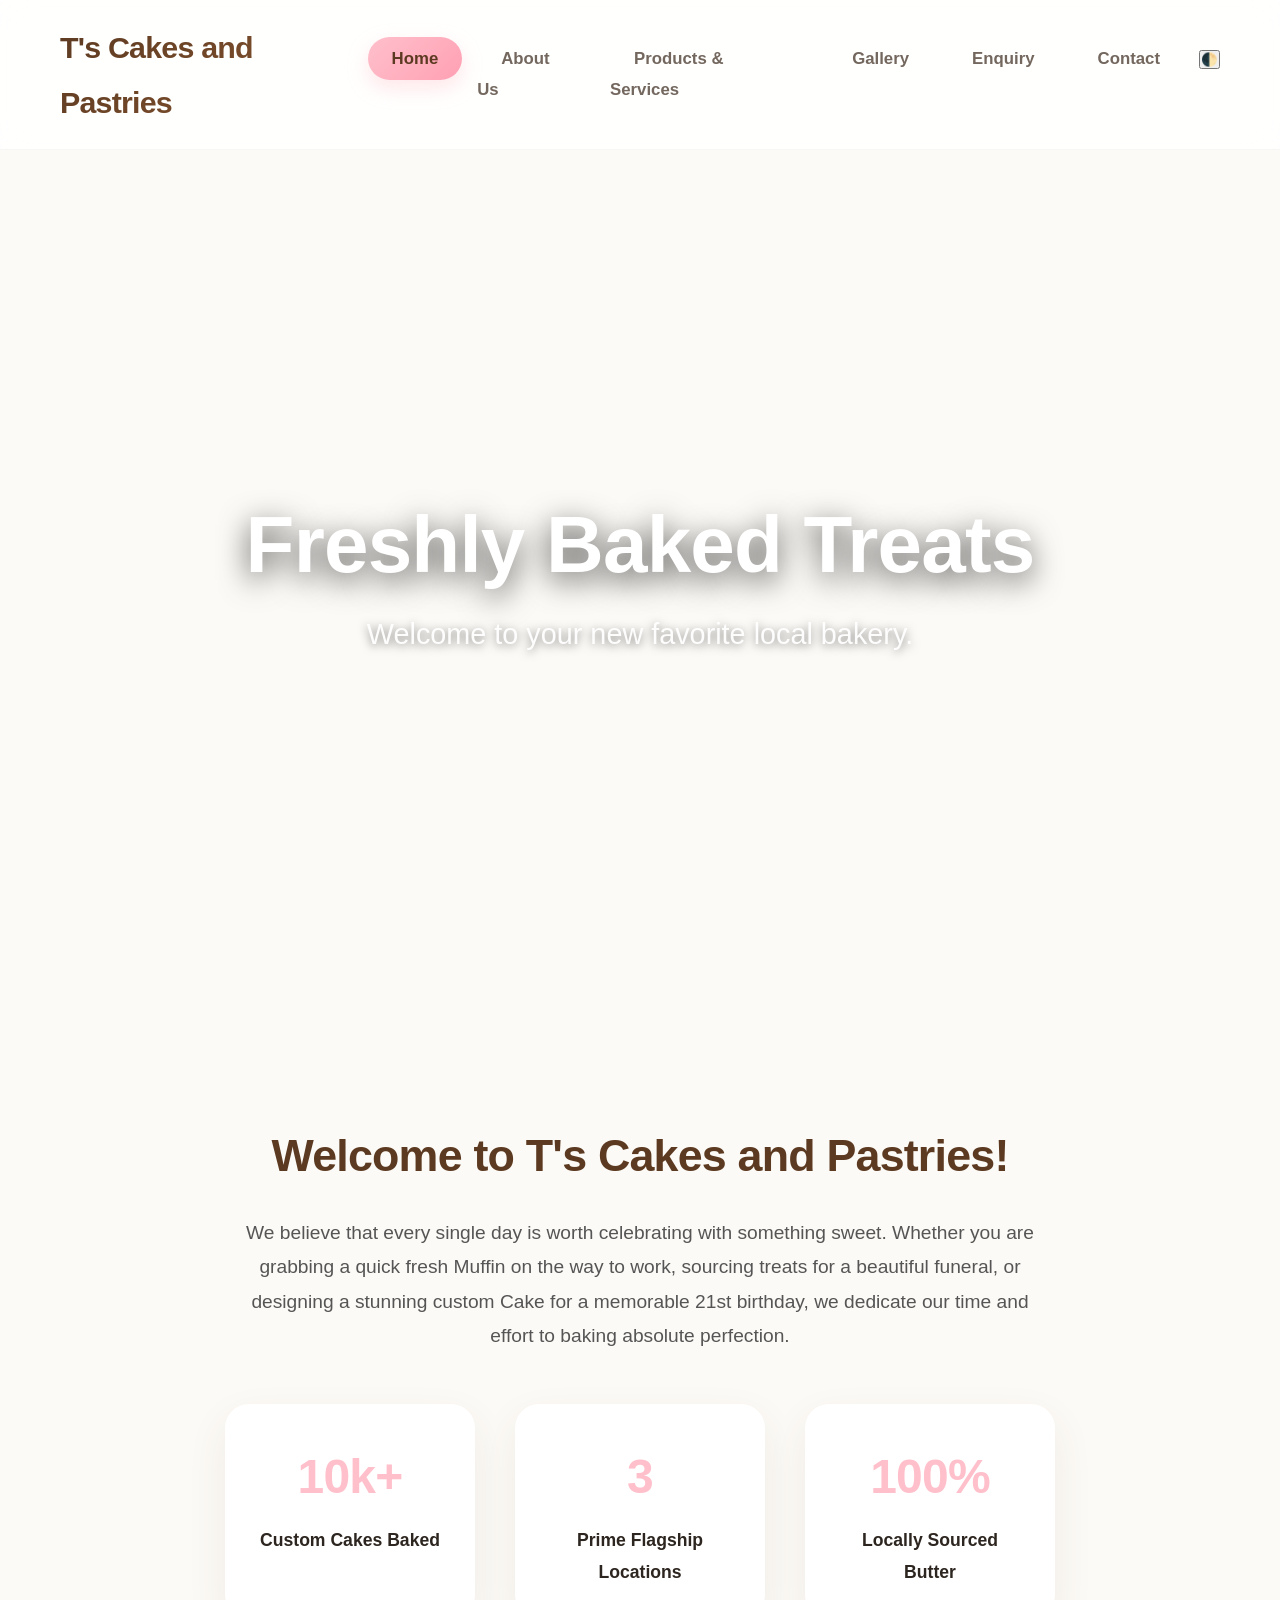
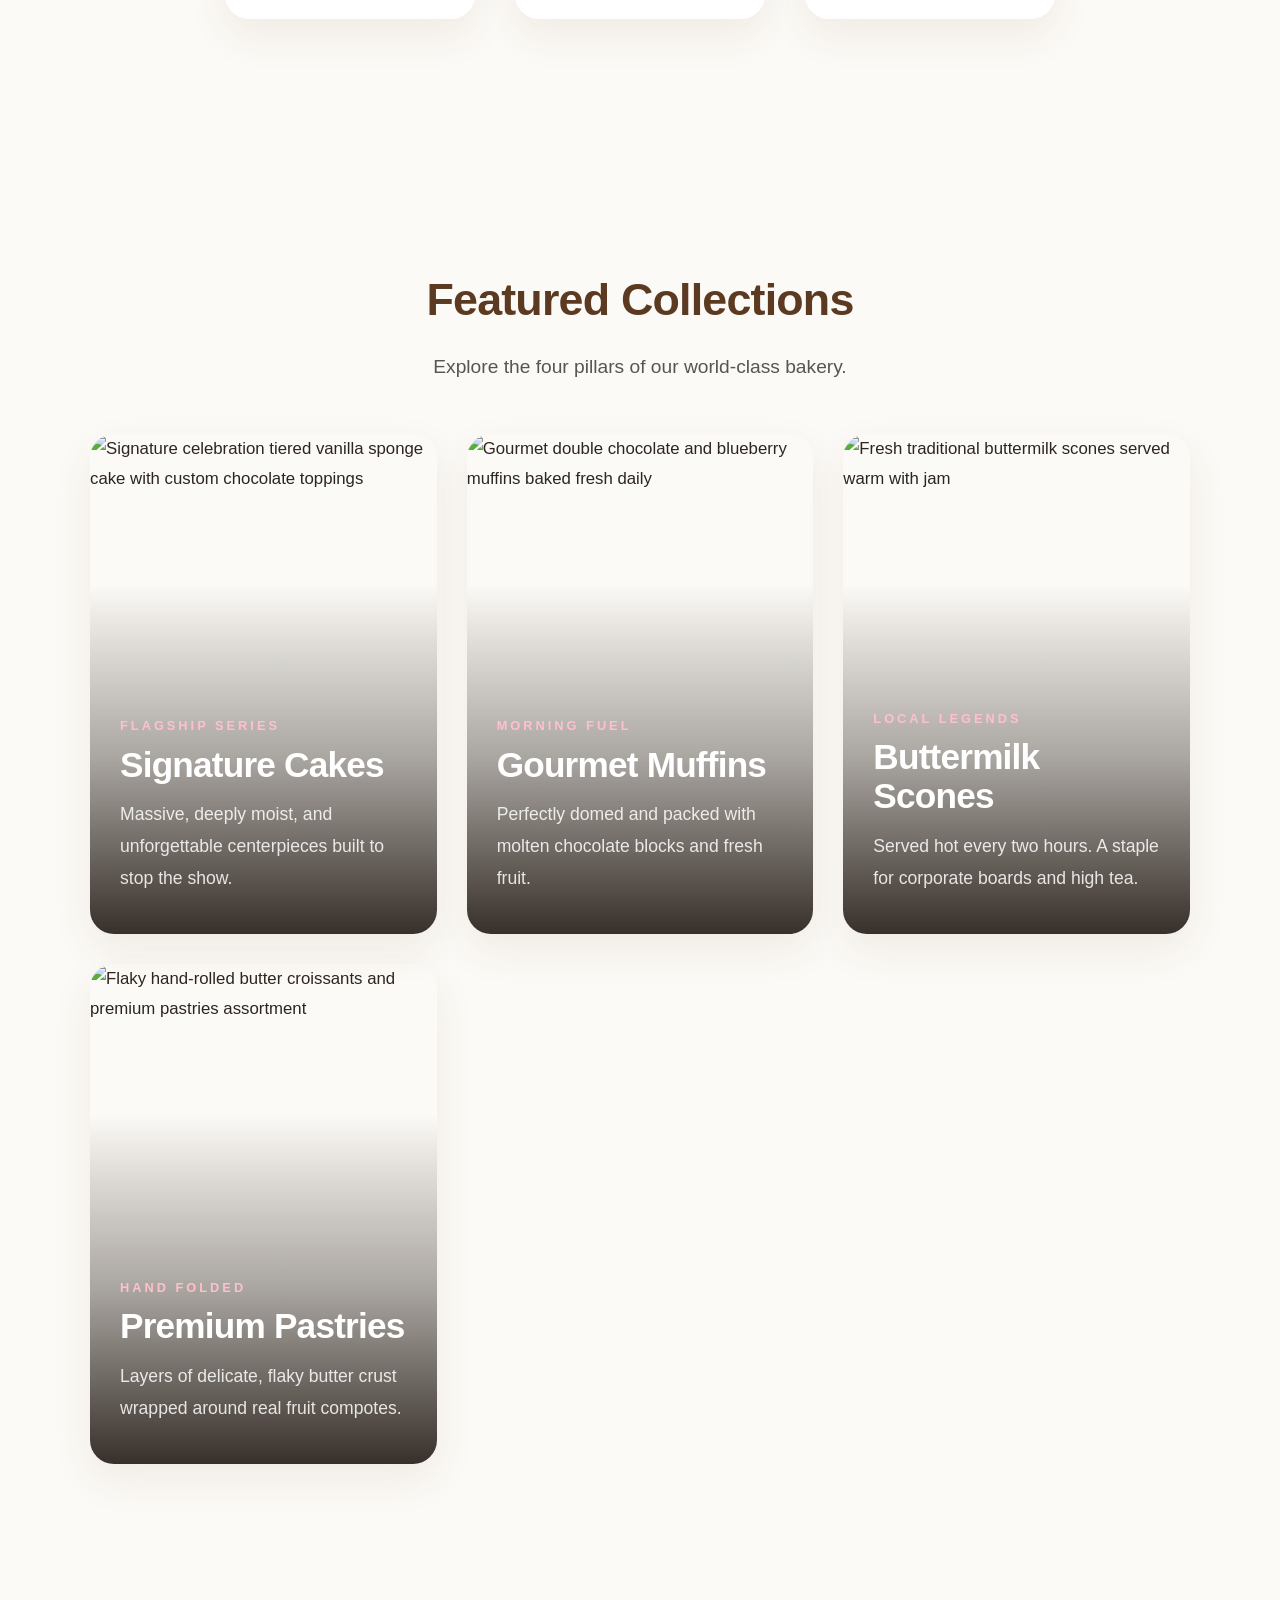
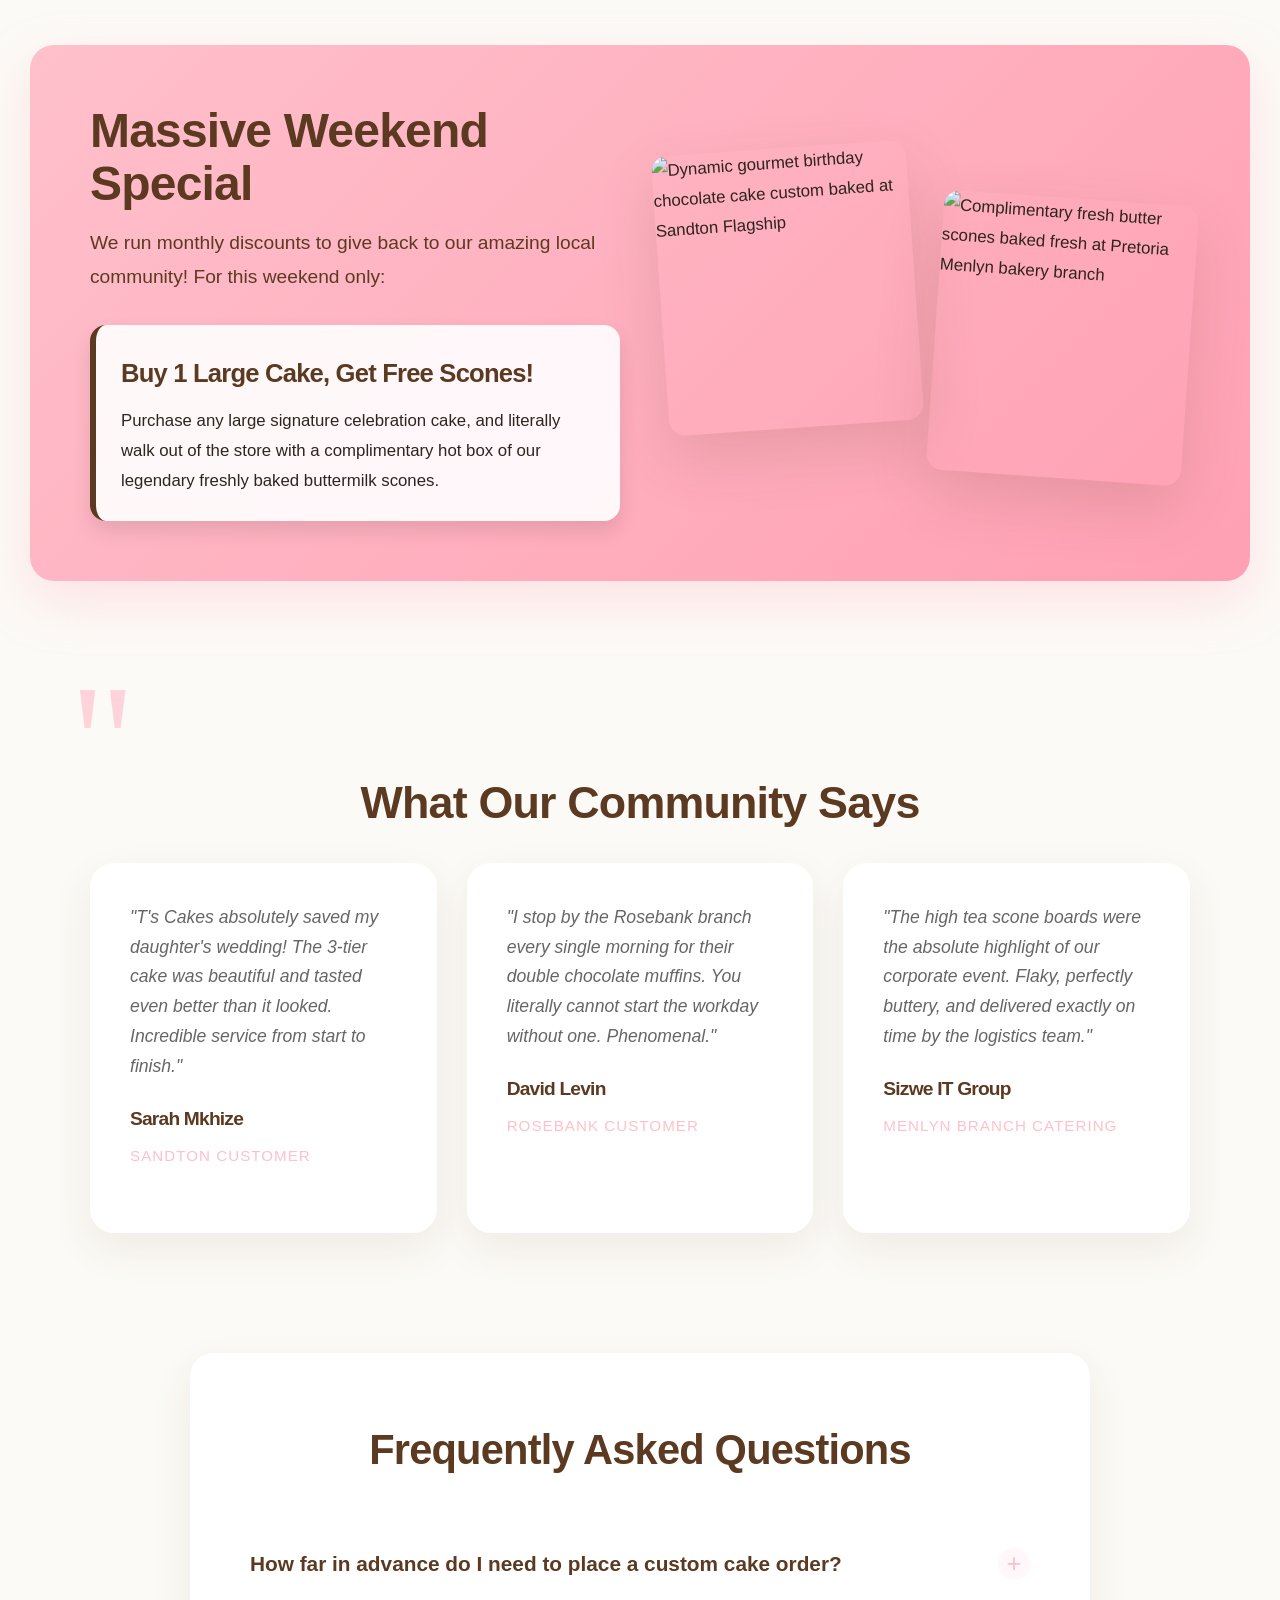
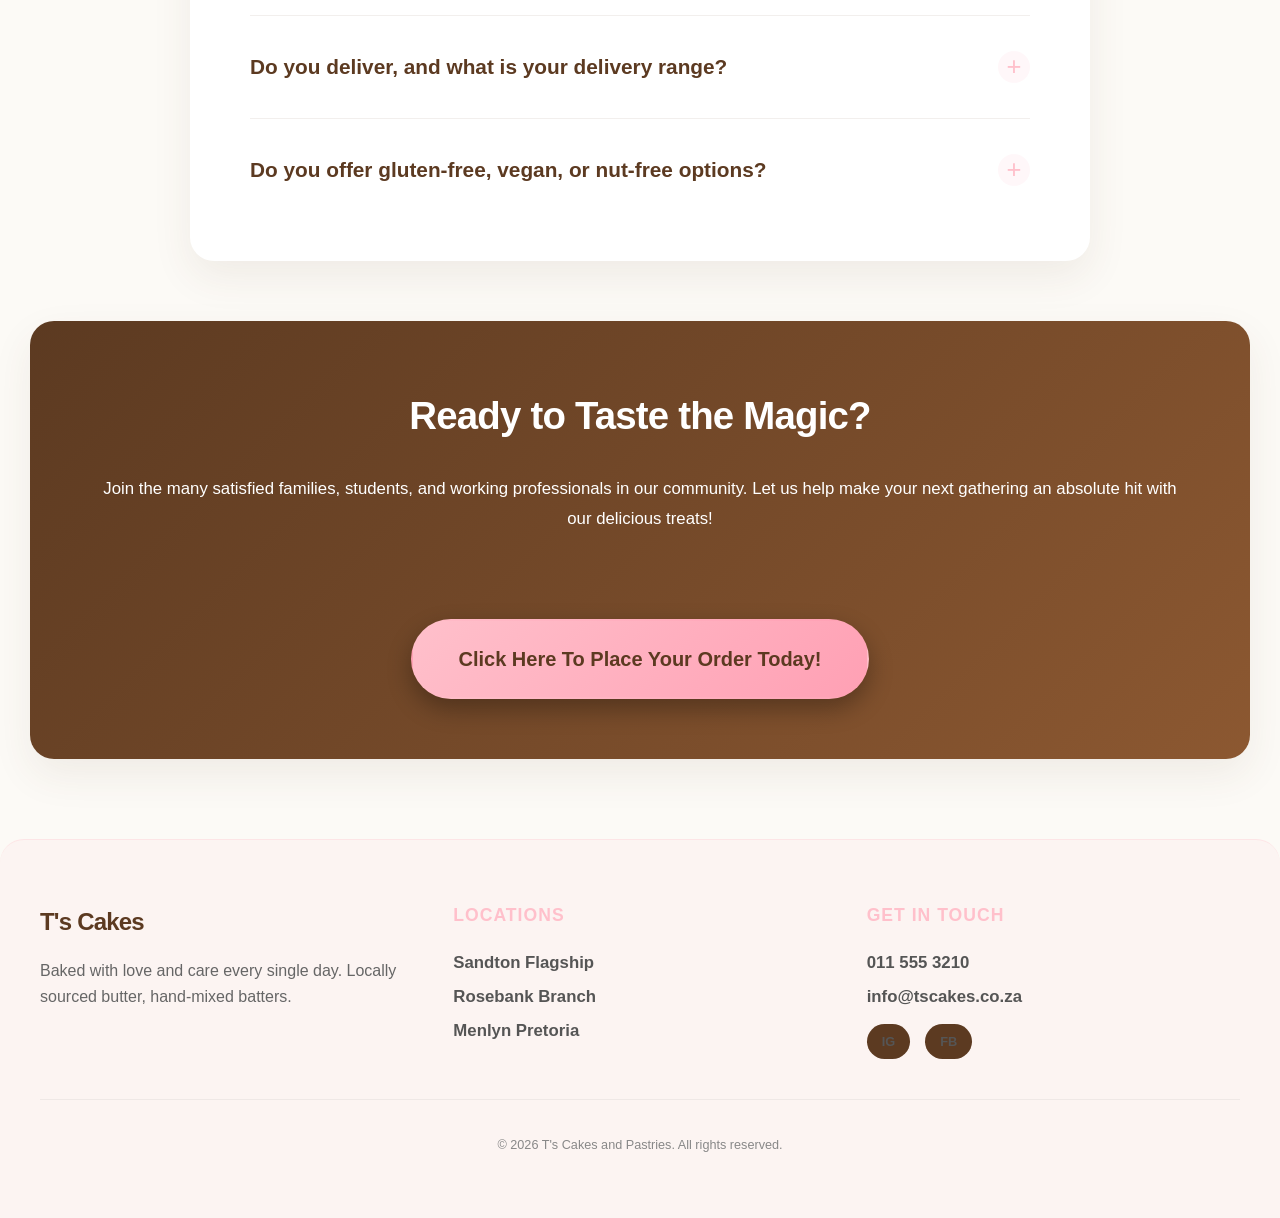
==== commit a1204c59: "feat: add theme toggle button to navigation headers" ====
--- a/index.html
+++ b/index.html
@@ -61,6 +61,11 @@
                 <li><a href="gallery.html">Gallery</a></li>
                 <li><a href="enquiry.html">Enquiry</a></li>
                 <li><a href="contact.html">Contact</a></li>
+                <li>
+                    <button class="theme-toggle-btn" id="theme-toggle-btn" aria-label="Toggle Dark/Light Mode" type="button">
+                        <span class="theme-toggle-icon">🌓</span>
+                    </button>
+                </li>
             </ul>
         </nav>
     </header>
--- a/css/style.css
+++ b/css/style.css
@@ -651,17 +651,17 @@
         font-size: 2.2rem;
         text-align: center;
     }
-    
+
     header nav {
         width: 100%;
     }
-    
+
     header nav ul {
         flex-wrap: wrap;
         justify-content: center;
         gap: 10px;
     }
-    
+
     header nav a {
         padding: 10px 18px;
         font-size: 0.95rem;
@@ -707,13 +707,14 @@
 /* Strict Mobile Devices */
 @media (max-width: 600px) {
     header {
-        flex-direction: row; /* reset for flex-between */
+        flex-direction: row;
+        /* reset for flex-between */
         flex-wrap: wrap;
         padding: 15px 25px;
         align-items: center;
         justify-content: space-between;
     }
-    
+
     header h1 {
         font-size: 1.8rem;
         margin-bottom: 0;
@@ -721,28 +722,32 @@
     }
 
     .nav-toggle-label {
-        display: flex; /* shows hamburger icon */
-    }
-    
+        display: flex;
+        /* shows hamburger icon */
+    }
+
     header nav {
         width: 100%;
-        display: none; /* hidden initially */
+        display: none;
+        /* hidden initially */
         margin-top: 20px;
     }
 
     /* Checkbox hack logic */
-    .nav-toggle:checked ~ nav {
+    .nav-toggle:checked~nav {
         display: block;
         animation: fadeInDown 0.3s ease;
     }
 
-    .nav-toggle:checked ~ .nav-toggle-label span:nth-child(1) {
+    .nav-toggle:checked~.nav-toggle-label span:nth-child(1) {
         transform: translateY(8px) rotate(45deg);
     }
-    .nav-toggle:checked ~ .nav-toggle-label span:nth-child(2) {
+
+    .nav-toggle:checked~.nav-toggle-label span:nth-child(2) {
         opacity: 0;
     }
-    .nav-toggle:checked ~ .nav-toggle-label span:nth-child(3) {
+
+    .nav-toggle:checked~.nav-toggle-label span:nth-child(3) {
         transform: translateY(-9px) rotate(-45deg);
     }
 
--- a/css/components.css
+++ b/css/components.css
@@ -774,19 +774,295 @@
     background-color: var(--white);
 }
 
-@media (max-width: 600px) {
-    .services-controls {
-        padding: 25px 20px;
-    }
-    .sort-bar-wrapper {
-        flex-direction: column;
-        align-items: stretch;
-        width: 100%;
-    }
-    #product-sort {
-        width: 100%;
-        text-align: center;
-    }
-}
-
-
+}
+
+/* =========================================================================
+   Interactive Shopping Cart Drawer & Floating Bag Styles
+   ========================================================================= */
+
+/* Floating cart activator button */
+.floating-cart-btn {
+    position: fixed;
+    bottom: 30px;
+    right: 30px;
+    z-index: 1999;
+    background: var(--brand-pink-gradient);
+    color: var(--brand-brown);
+    border: none;
+    width: 65px;
+    height: 65px;
+    border-radius: 50%;
+    box-shadow: 0 10px 30px rgba(255, 192, 203, 0.6);
+    cursor: pointer;
+    display: flex;
+    align-items: center;
+    justify-content: center;
+    font-size: 1.7rem;
+    transition: all 0.3s cubic-bezier(0.25, 0.8, 0.25, 1);
+    outline: none;
+}
+
+.floating-cart-btn:hover {
+    transform: scale(1.1) translateY(-5px);
+    box-shadow: 0 15px 35px rgba(255, 192, 203, 0.8);
+}
+
+.floating-cart-badge {
+    position: absolute;
+    top: -3px;
+    right: -3px;
+    background: var(--brand-brown);
+    color: var(--white);
+    font-size: 0.8rem;
+    font-weight: 800;
+    width: 24px;
+    height: 24px;
+    border-radius: 50%;
+    display: flex;
+    align-items: center;
+    justify-content: center;
+    border: 2px solid var(--white);
+    box-shadow: 0 4px 10px rgba(0, 0, 0, 0.15);
+}
+
+/* Sliding cart drawer */
+.cart-drawer {
+    position: fixed;
+    top: 0;
+    right: 0;
+    width: 440px;
+    max-width: 100%;
+    height: 100%;
+    background: rgba(255, 255, 255, 0.98);
+    box-shadow: -10px 0 40px rgba(92, 58, 33, 0.1);
+    z-index: 2200;
+    transform: translateX(100%);
+    transition: transform 0.4s cubic-bezier(0.25, 0.8, 0.25, 1);
+    display: flex;
+    flex-direction: column;
+    box-sizing: border-box;
+}
+
+.cart-drawer.open {
+    transform: translateX(0);
+}
+
+/* Dimmed overlay backdrop */
+.cart-overlay {
+    position: fixed;
+    top: 0;
+    left: 0;
+    width: 100%;
+    height: 100%;
+    background: rgba(45, 37, 31, 0.4);
+    backdrop-filter: blur(5px);
+    -webkit-backdrop-filter: blur(5px);
+    z-index: 2150;
+    opacity: 0;
+    visibility: hidden;
+    transition: opacity 0.4s ease, visibility 0.4s ease;
+}
+
+.cart-overlay.show {
+    opacity: 1;
+    visibility: visible;
+}
+
+/* Header container */
+.cart-drawer-header {
+    padding: 30px;
+    border-bottom: 2px solid var(--primary-bg);
+    display: flex;
+    justify-content: space-between;
+    align-items: center;
+}
+
+.cart-drawer-header h3 {
+    margin: 0;
+    color: var(--brand-brown);
+    font-size: 1.6rem;
+    font-weight: 700;
+}
+
+.cart-drawer-close {
+    background: transparent;
+    border: none;
+    font-size: 2.2rem;
+    color: var(--text-muted);
+    cursor: pointer;
+    transition: var(--transition);
+    line-height: 1;
+}
+
+.cart-drawer-close:hover {
+    color: var(--brand-brown);
+    transform: rotate(90deg);
+}
+
+/* Cart Items Body */
+.cart-drawer-body {
+    flex: 1;
+    overflow-y: auto;
+    padding: 30px;
+    display: flex;
+    flex-direction: column;
+    gap: 20px;
+}
+
+/* Empty state styling */
+.cart-empty-message {
+    text-align: center;
+    padding: 60px 20px;
+    color: var(--text-muted);
+}
+
+.cart-empty-icon {
+    font-size: 3.5rem;
+    display: block;
+    margin-bottom: 15px;
+}
+
+/* Individual Cart row item */
+.cart-item {
+    display: flex;
+    gap: 15px;
+    padding-bottom: 20px;
+    border-bottom: 1px solid rgba(0,0,0,0.05);
+    align-items: center;
+}
+
+.cart-item-img {
+    width: 70px;
+    height: 70px;
+    object-fit: cover;
+    border-radius: var(--radius-sm);
+    box-shadow: 0 4px 10px rgba(0,0,0,0.05);
+}
+
+.cart-item-info {
+    flex: 1;
+}
+
+.cart-item-title {
+    margin: 0 0 5px 0;
+    font-weight: 700;
+    color: var(--brand-brown);
+    font-size: 1.05rem;
+}
+
+.cart-item-price {
+    margin: 0;
+    color: var(--brand-pink);
+    font-weight: 700;
+    font-size: 0.95rem;
+}
+
+/* Quantity Adjuster elements */
+.cart-item-qty-controls {
+    display: flex;
+    align-items: center;
+    background: var(--primary-bg);
+    border-radius: 50px;
+    padding: 4px;
+    box-shadow: inset 0 2px 5px rgba(0,0,0,0.03);
+}
+
+.cart-qty-btn {
+    border: none;
+    background: var(--white);
+    color: var(--brand-brown);
+    width: 26px;
+    height: 26px;
+    border-radius: 50%;
+    cursor: pointer;
+    font-weight: bold;
+    display: flex;
+    align-items: center;
+    justify-content: center;
+    transition: var(--transition);
+    box-shadow: 0 2px 5px rgba(0,0,0,0.05);
+}
+
+.cart-qty-btn:hover {
+    background: var(--brand-brown);
+    color: var(--white);
+}
+
+.cart-qty-value {
+    width: 32px;
+    text-align: center;
+    font-weight: 700;
+    color: var(--brand-brown);
+    font-size: 0.95rem;
+}
+
+.cart-item-remove {
+    background: transparent;
+    border: none;
+    color: #c62828;
+    cursor: pointer;
+    font-size: 1rem;
+    padding: 5px;
+    transition: var(--transition);
+}
+
+.cart-item-remove:hover {
+    transform: scale(1.15);
+}
+
+/* Cart Footer elements */
+.cart-drawer-footer {
+    padding: 30px;
+    border-top: 2px solid var(--primary-bg);
+    background: var(--white);
+}
+
+.cart-summary-row {
+    display: flex;
+    justify-content: space-between;
+    align-items: center;
+    margin-bottom: 12px;
+    font-size: 1.05rem;
+}
+
+.cart-summary-row.discount {
+    color: #2e7d32;
+    font-weight: 600;
+}
+
+.cart-summary-row.total {
+    font-size: 1.35rem;
+    font-weight: 800;
+    color: var(--brand-brown);
+    border-top: 1px solid rgba(0,0,0,0.05);
+    padding-top: 12px;
+    margin-top: 12px;
+}
+
+.cart-checkout-btn {
+    background: var(--brand-pink-gradient);
+    color: var(--brand-brown);
+    width: 100%;
+    border: none;
+    padding: 16px;
+    border-radius: 50px;
+    font-family: inherit;
+    font-weight: 700;
+    font-size: 1.1rem;
+    cursor: pointer;
+    margin-top: 15px;
+    transition: all 0.3s cubic-bezier(0.25, 0.8, 0.25, 1);
+    box-shadow: 0 8px 25px rgba(255, 192, 203, 0.4);
+    display: flex;
+    align-items: center;
+    justify-content: center;
+    gap: 10px;
+}
+
+.cart-checkout-btn:hover {
+    transform: translateY(-3px);
+    box-shadow: 0 12px 30px rgba(255, 192, 203, 0.6);
+}
+
+
+
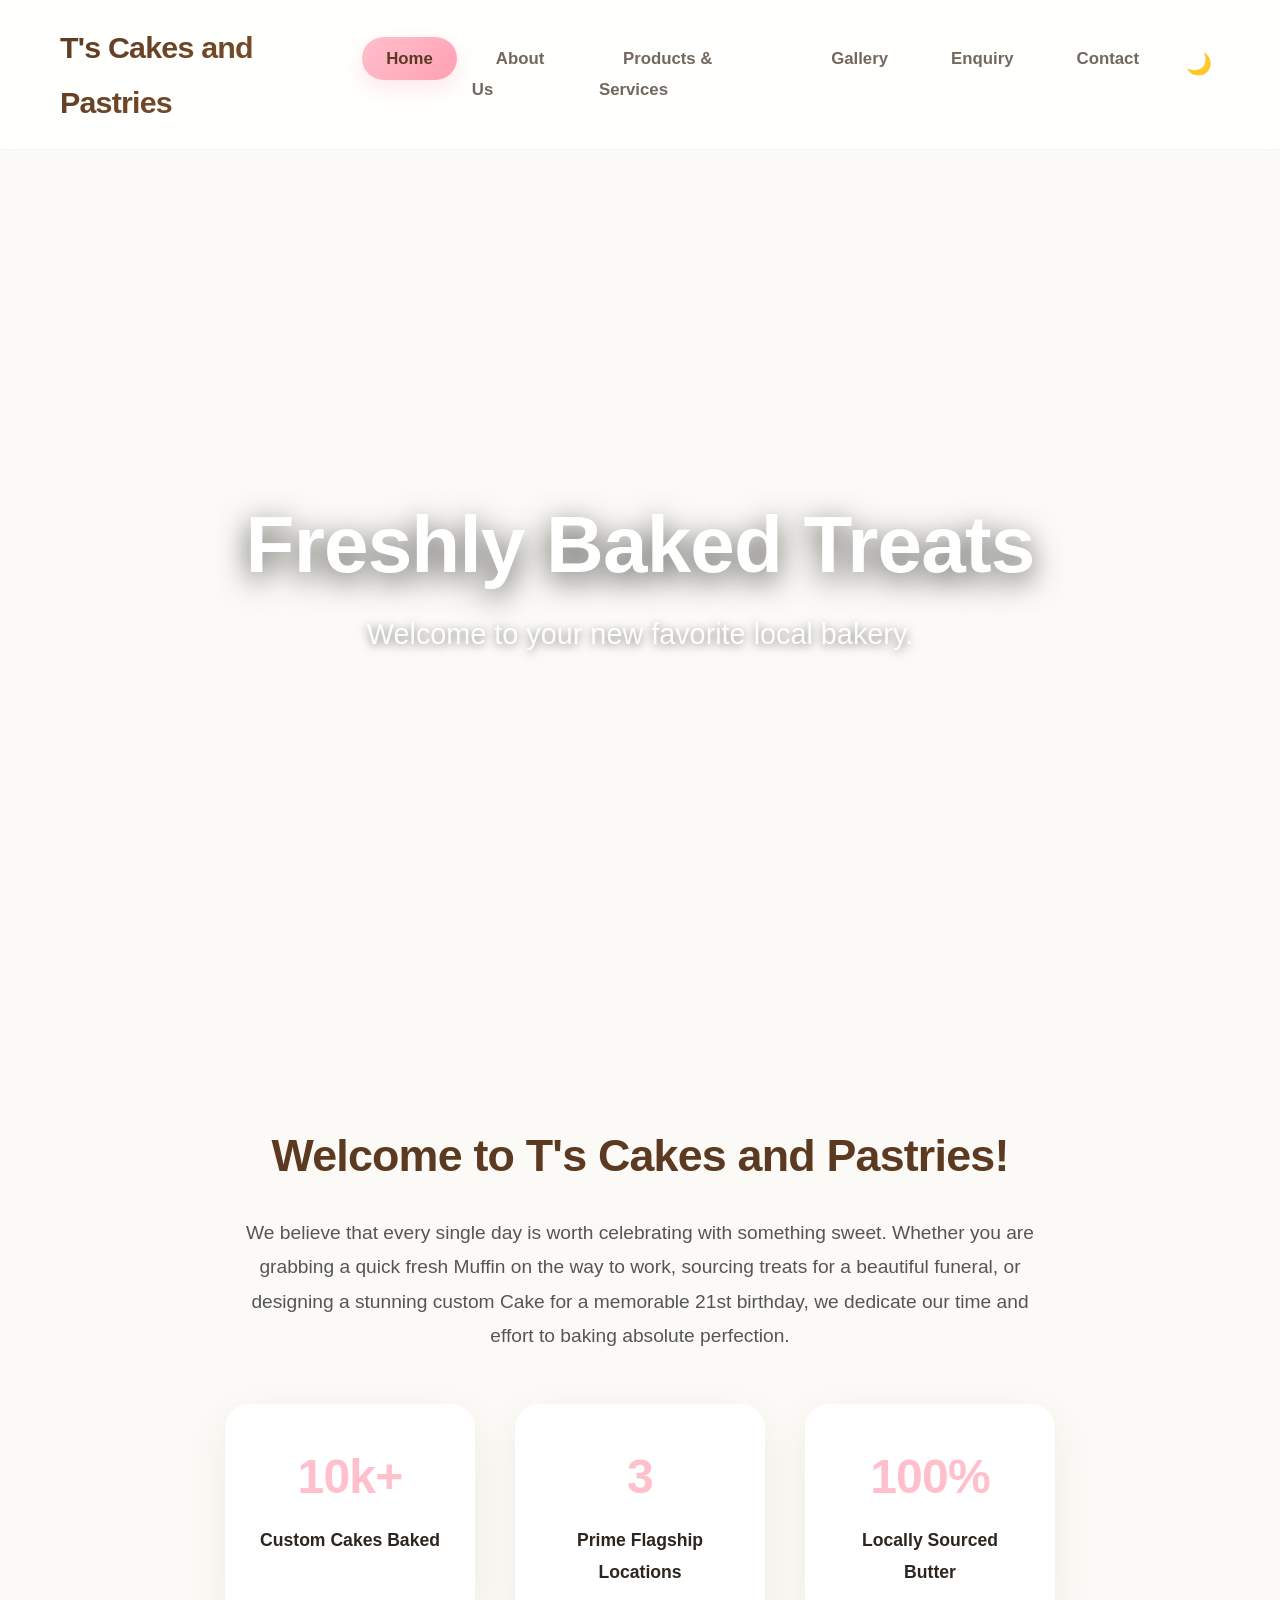
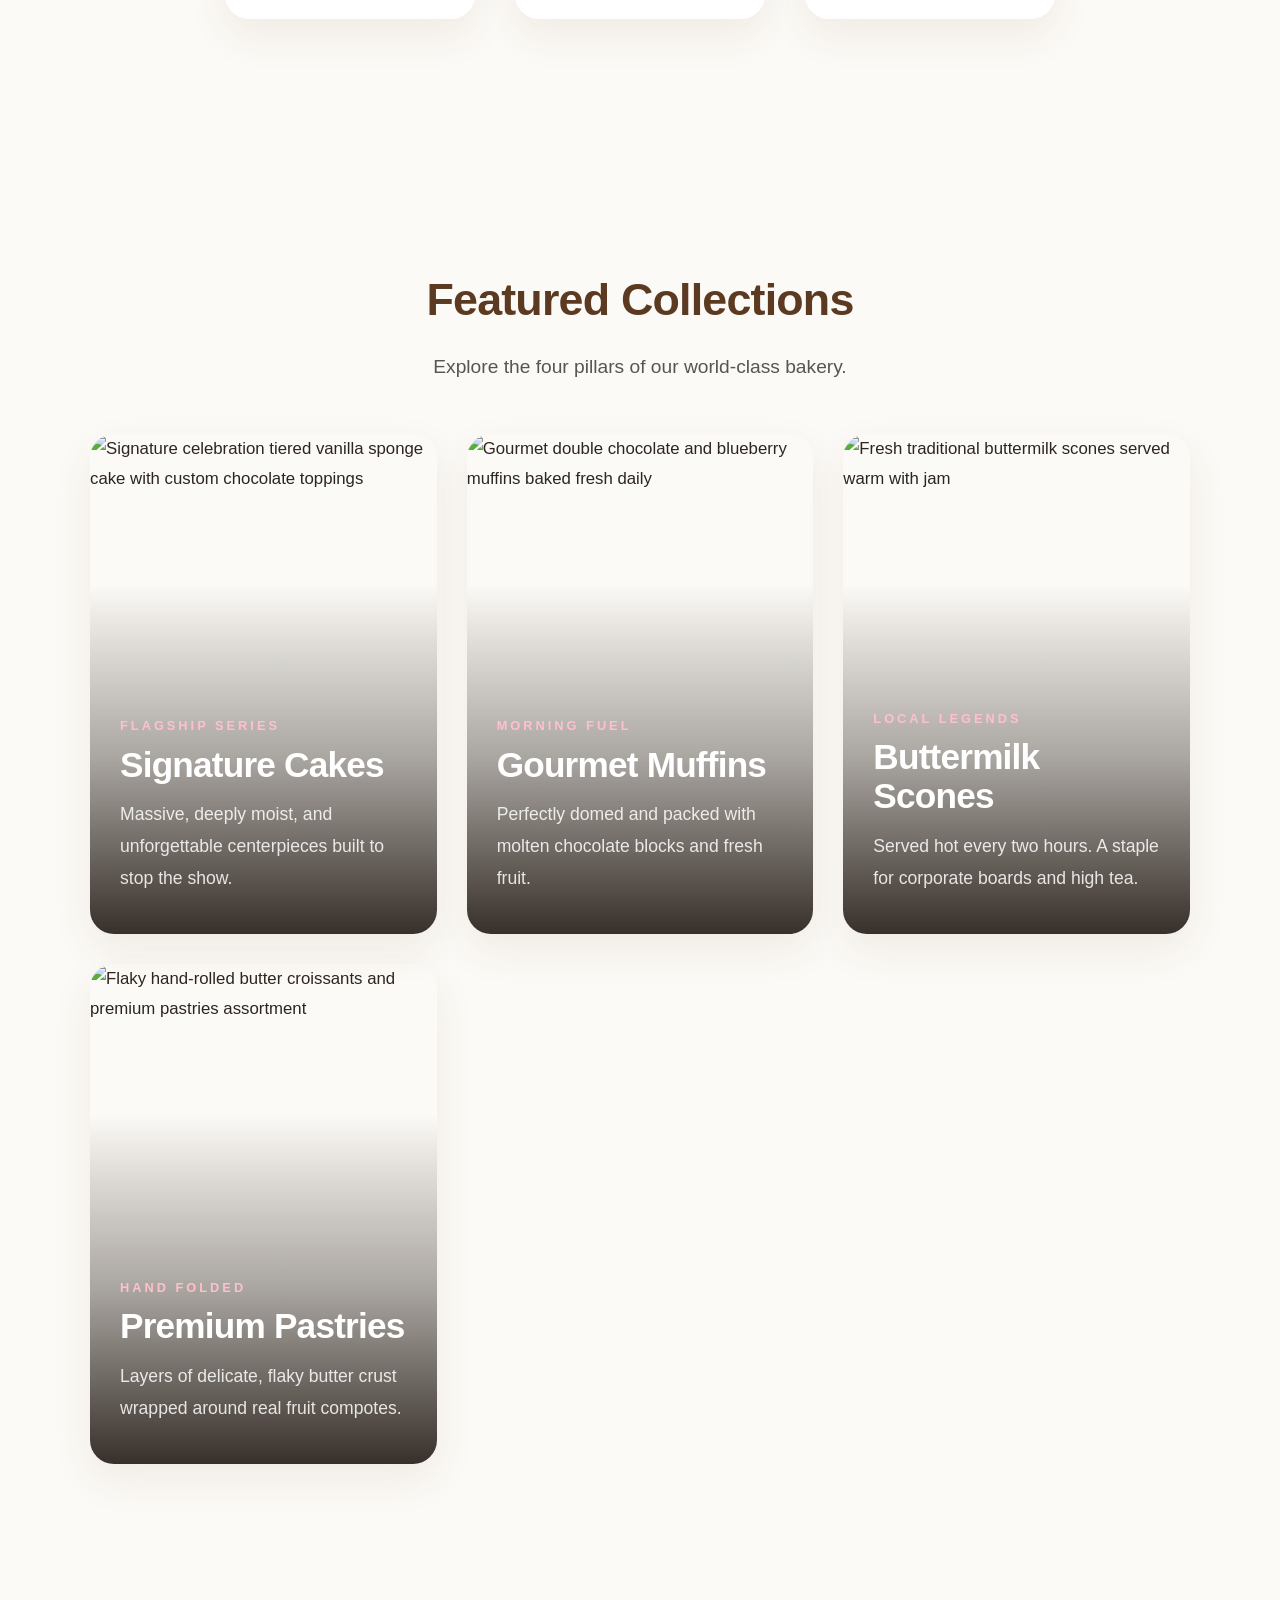
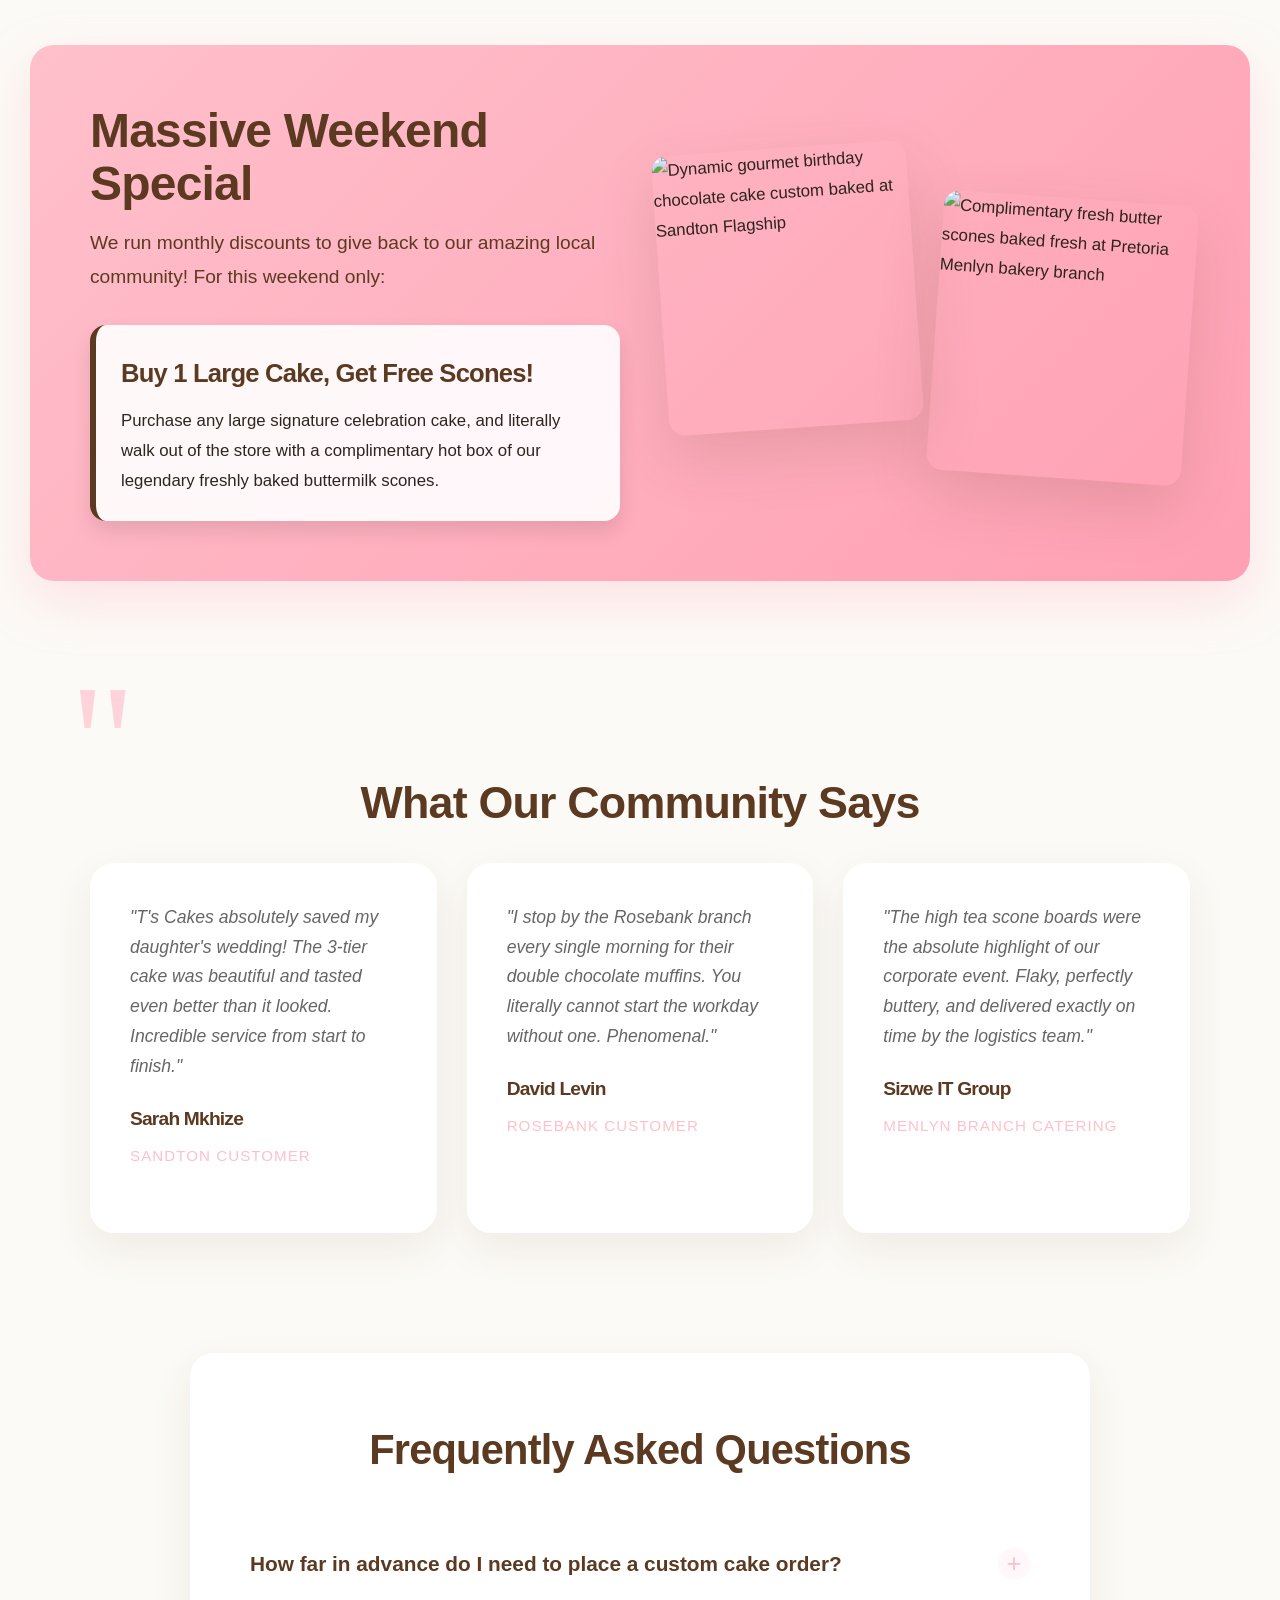
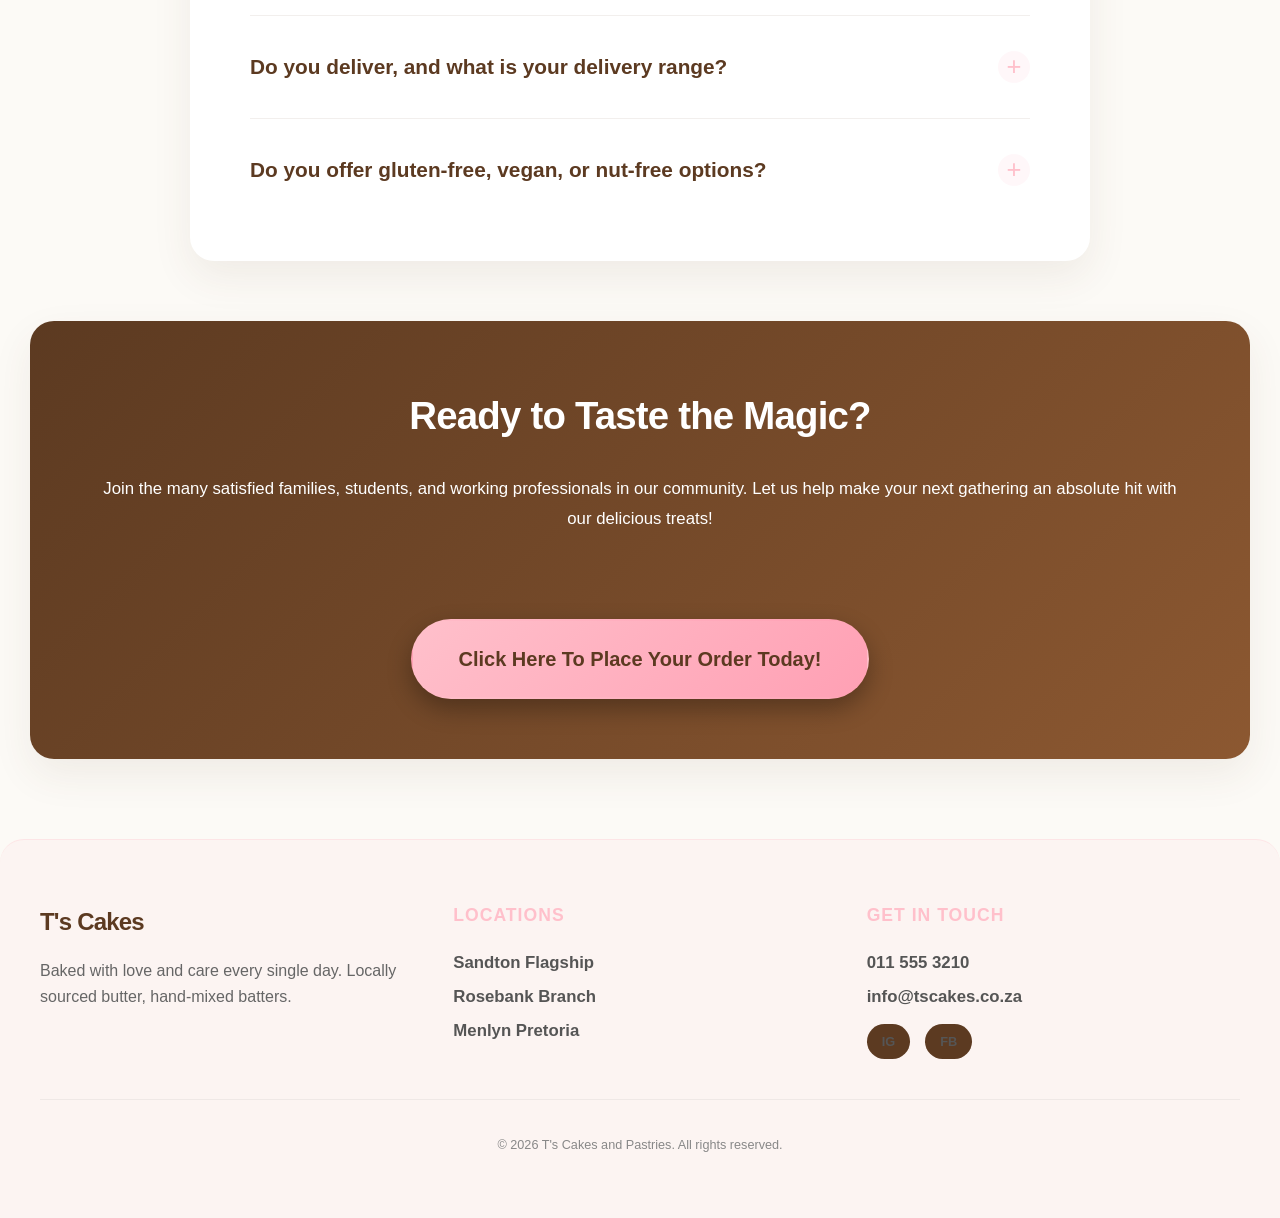
==== commit 8c2dc50b: "feat: implement inline script to prevent theme flashing on page load" ====
--- a/index.html
+++ b/index.html
@@ -35,6 +35,14 @@
 
     <!-- Google Fonts Outfit and Inter -->
     <link href="https://fonts.googleapis.com/css2?family=Inter:wght@400;500;600&family=Outfit:wght@400;600;700&display=swap" rel="stylesheet">
+    
+    <!-- Inline blocking script to prevent theme flash -->
+    <script>
+        const savedTheme = localStorage.getItem('tscakes_theme');
+        if (savedTheme === 'dark' || (!savedTheme && window.matchMedia && window.matchMedia('(prefers-color-scheme: dark)').matches)) {
+            document.documentElement.setAttribute('data-theme', 'dark');
+        }
+    </script>
     
     <!-- External CSS link fulfilling Part 2 rubric -->
     <link rel="stylesheet" href="css/style.css">
--- a/css/style.css
+++ b/css/style.css
@@ -41,6 +41,41 @@
 
     /* Global Universal Transitions */
     --transition: all 0.35s cubic-bezier(0.25, 0.8, 0.25, 1);
+}
+
+/* --- Ultra-Premium roasted Espresso Dark Mode Tokens --- */
+[data-theme="dark"] {
+    --primary-bg: #1B1512;        /* Roasted dark espresso bean background */
+    --white: #271E19;             /* Dark chocolate solid container cards */
+    --brand-brown: #FFD4C2;       /* Creamy gold brand title */
+    --brand-light-brown: #DF9B72; /* Warm cinnamon accent */
+    --brand-pink: #FF8BA4;        /* Soft rose gold details */
+    --brand-pink-gradient: linear-gradient(135deg, #FF8BA4 0%, #FF6080 100%);
+    --text-primary: #F0EAD6;      /* Off-white high-contrast typography */
+    --text-muted: #B3A296;        /* Muted grayish-cream details */
+    --glass-shadow: 0 16px 40px rgba(0, 0, 0, 0.45);
+    --hover-shadow: 0 24px 60px rgba(0, 0, 0, 0.65);
+}
+
+/* Sleek Navbar Theme Switcher button styling */
+.theme-toggle-btn {
+    background: transparent;
+    border: none;
+    cursor: pointer;
+    font-size: 1.3rem;
+    display: flex;
+    align-items: center;
+    justify-content: center;
+    padding: 8px;
+    border-radius: 50%;
+    transition: var(--transition);
+    color: var(--brand-brown);
+    outline: none;
+}
+
+.theme-toggle-btn:hover {
+    background-color: rgba(255, 192, 203, 0.2);
+    transform: rotate(30deg) scale(1.1);
 }
 
 /* --- Global Typography --- */
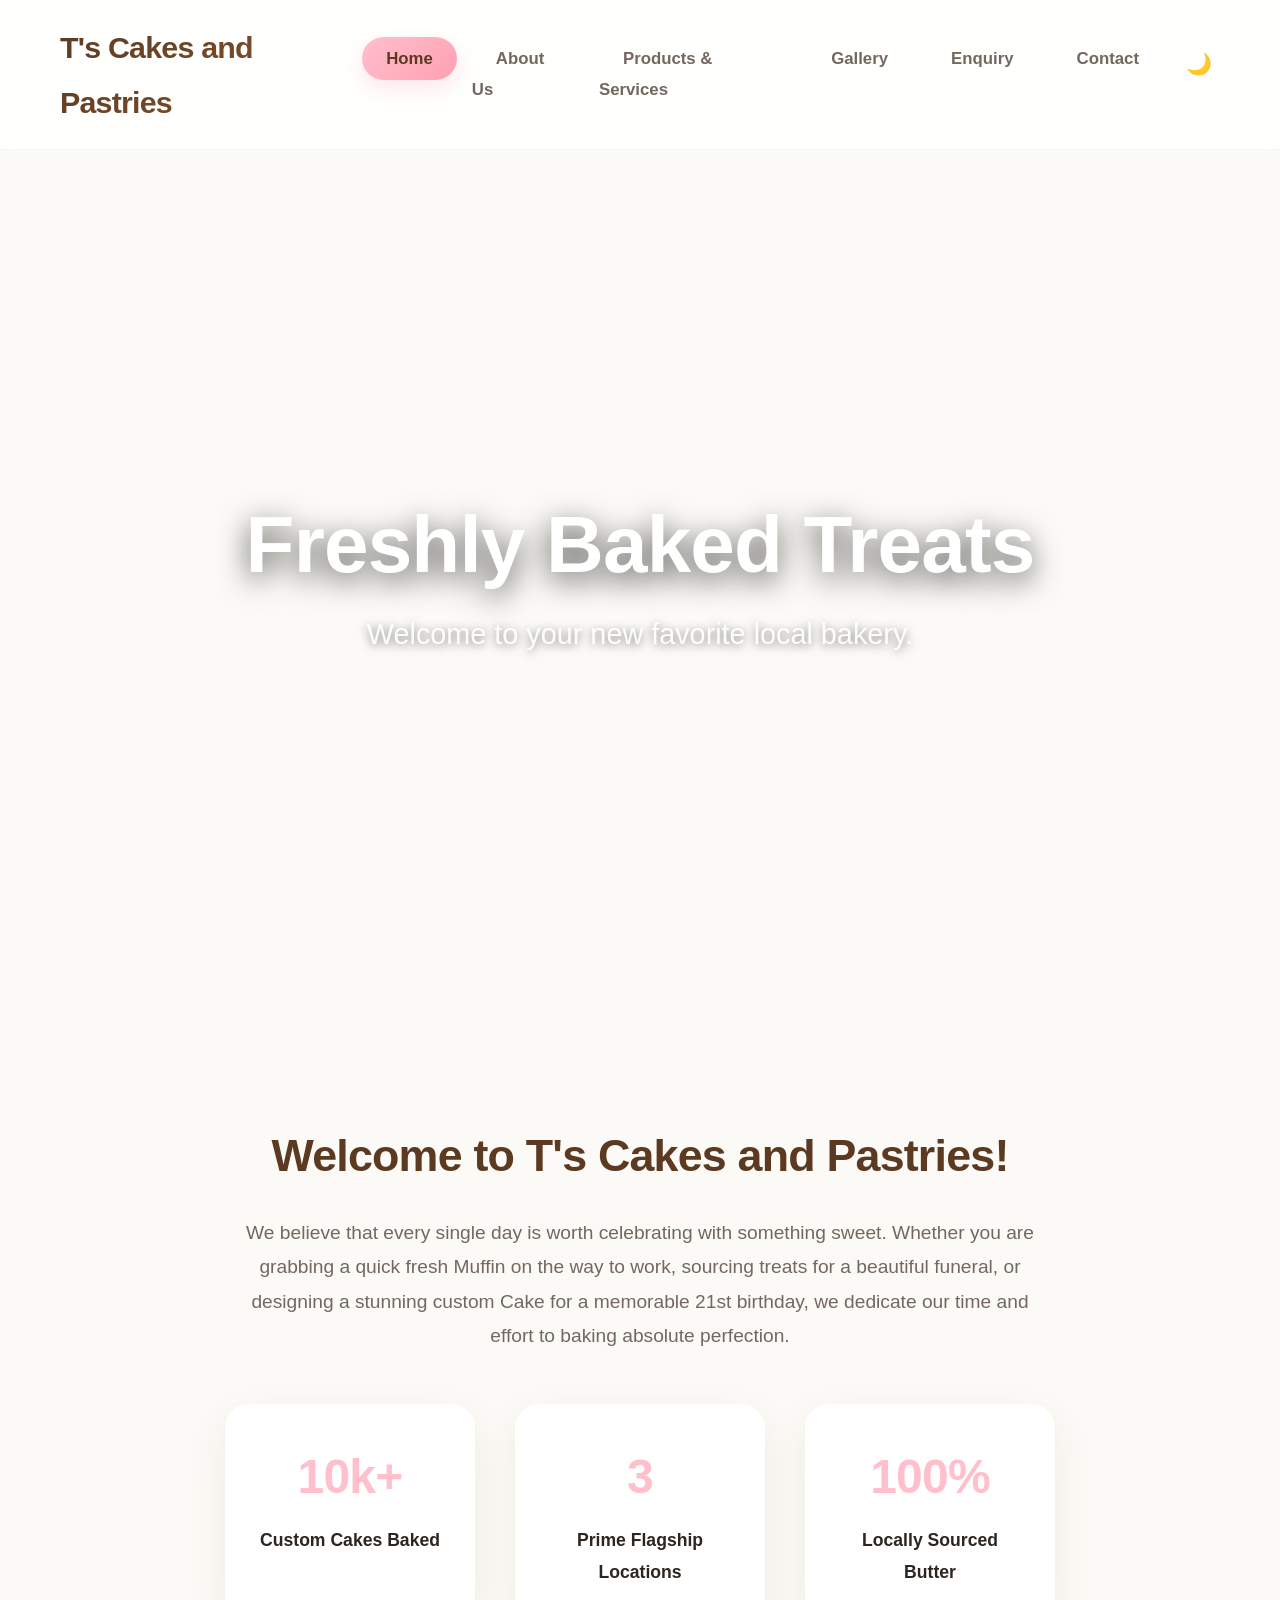
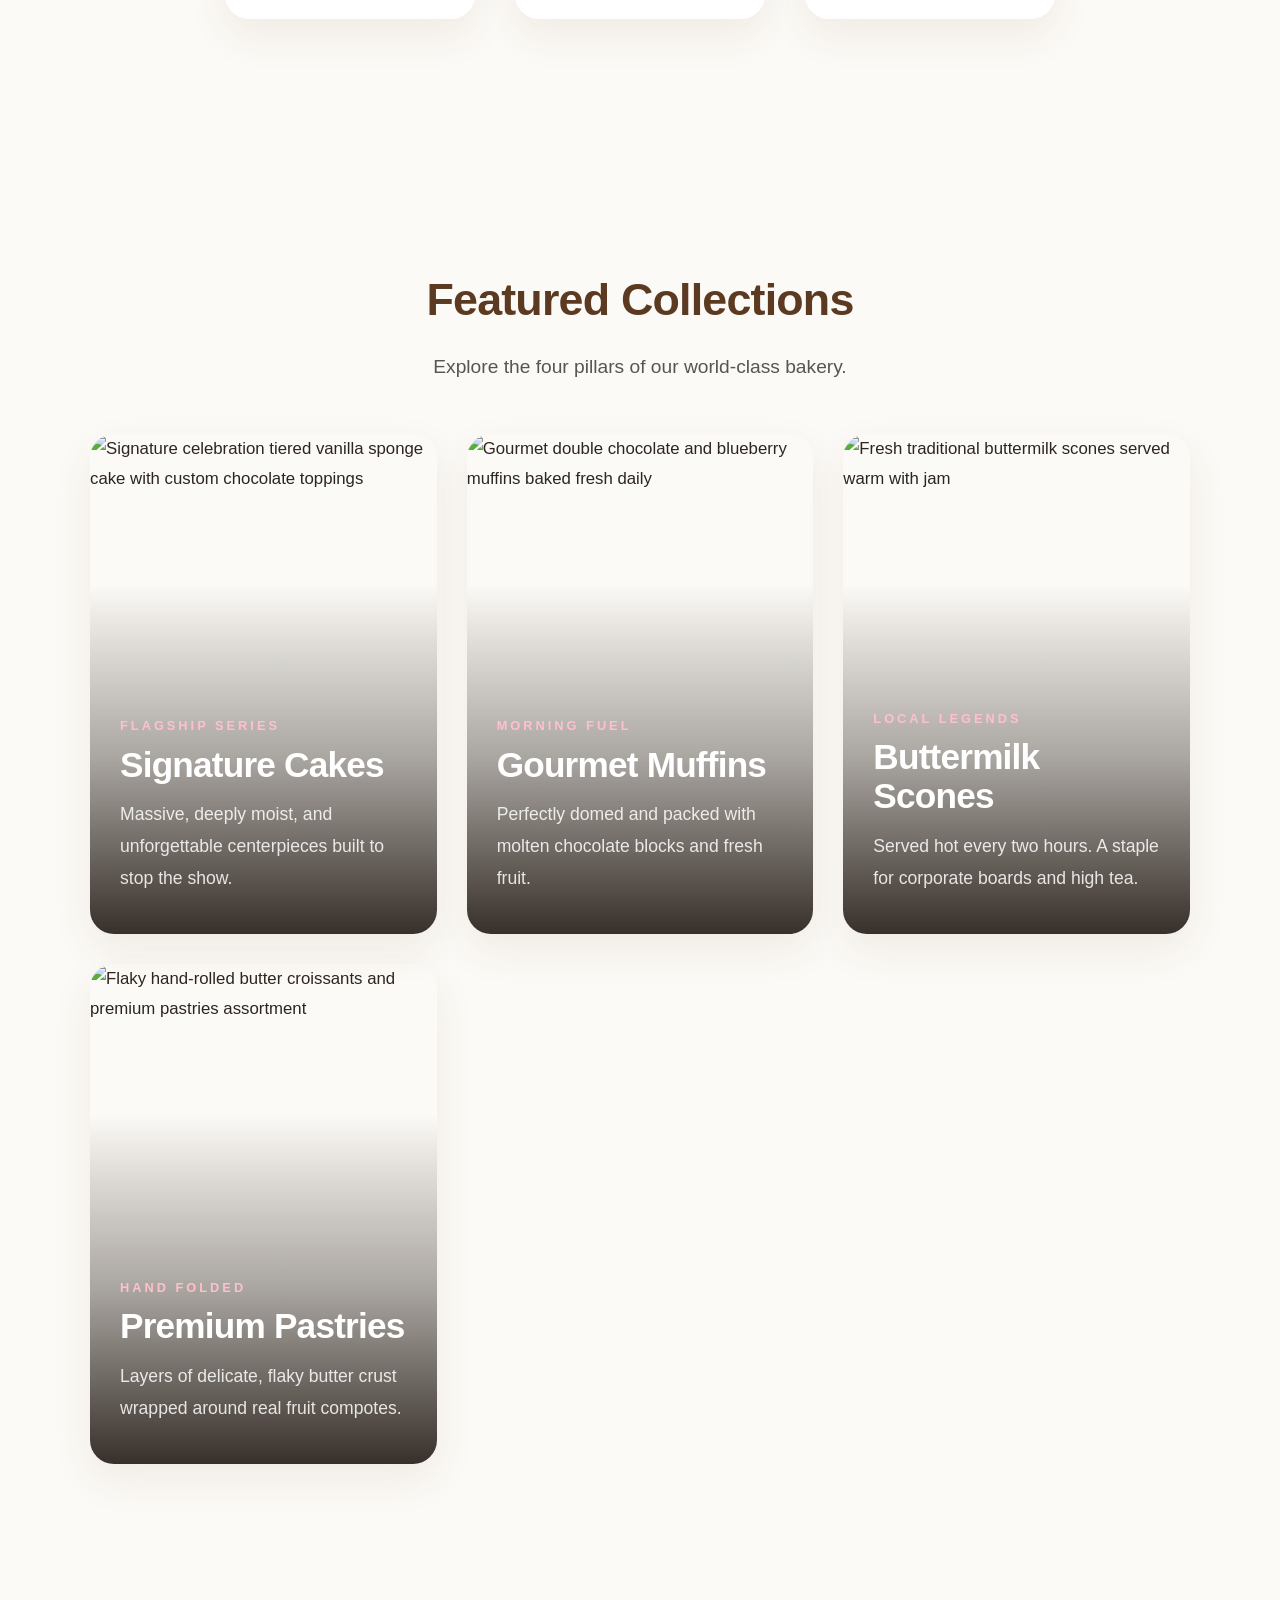
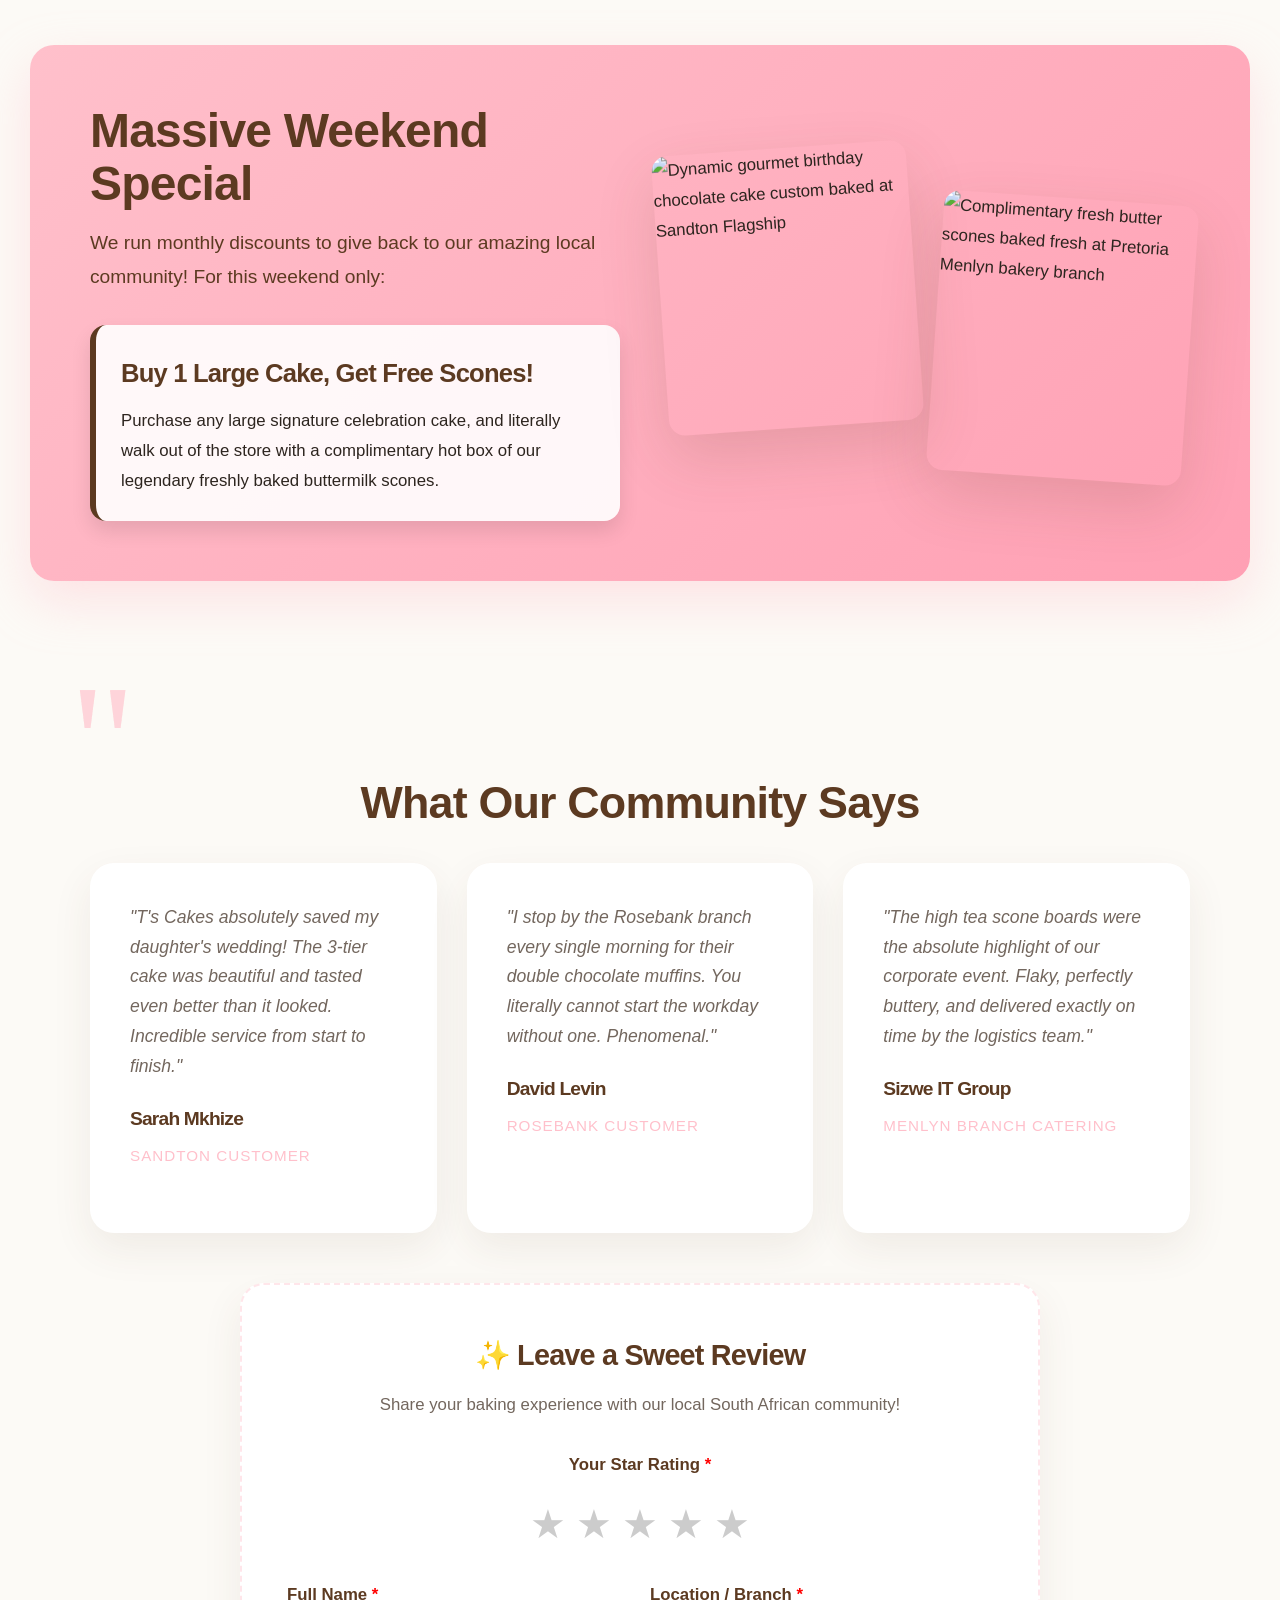
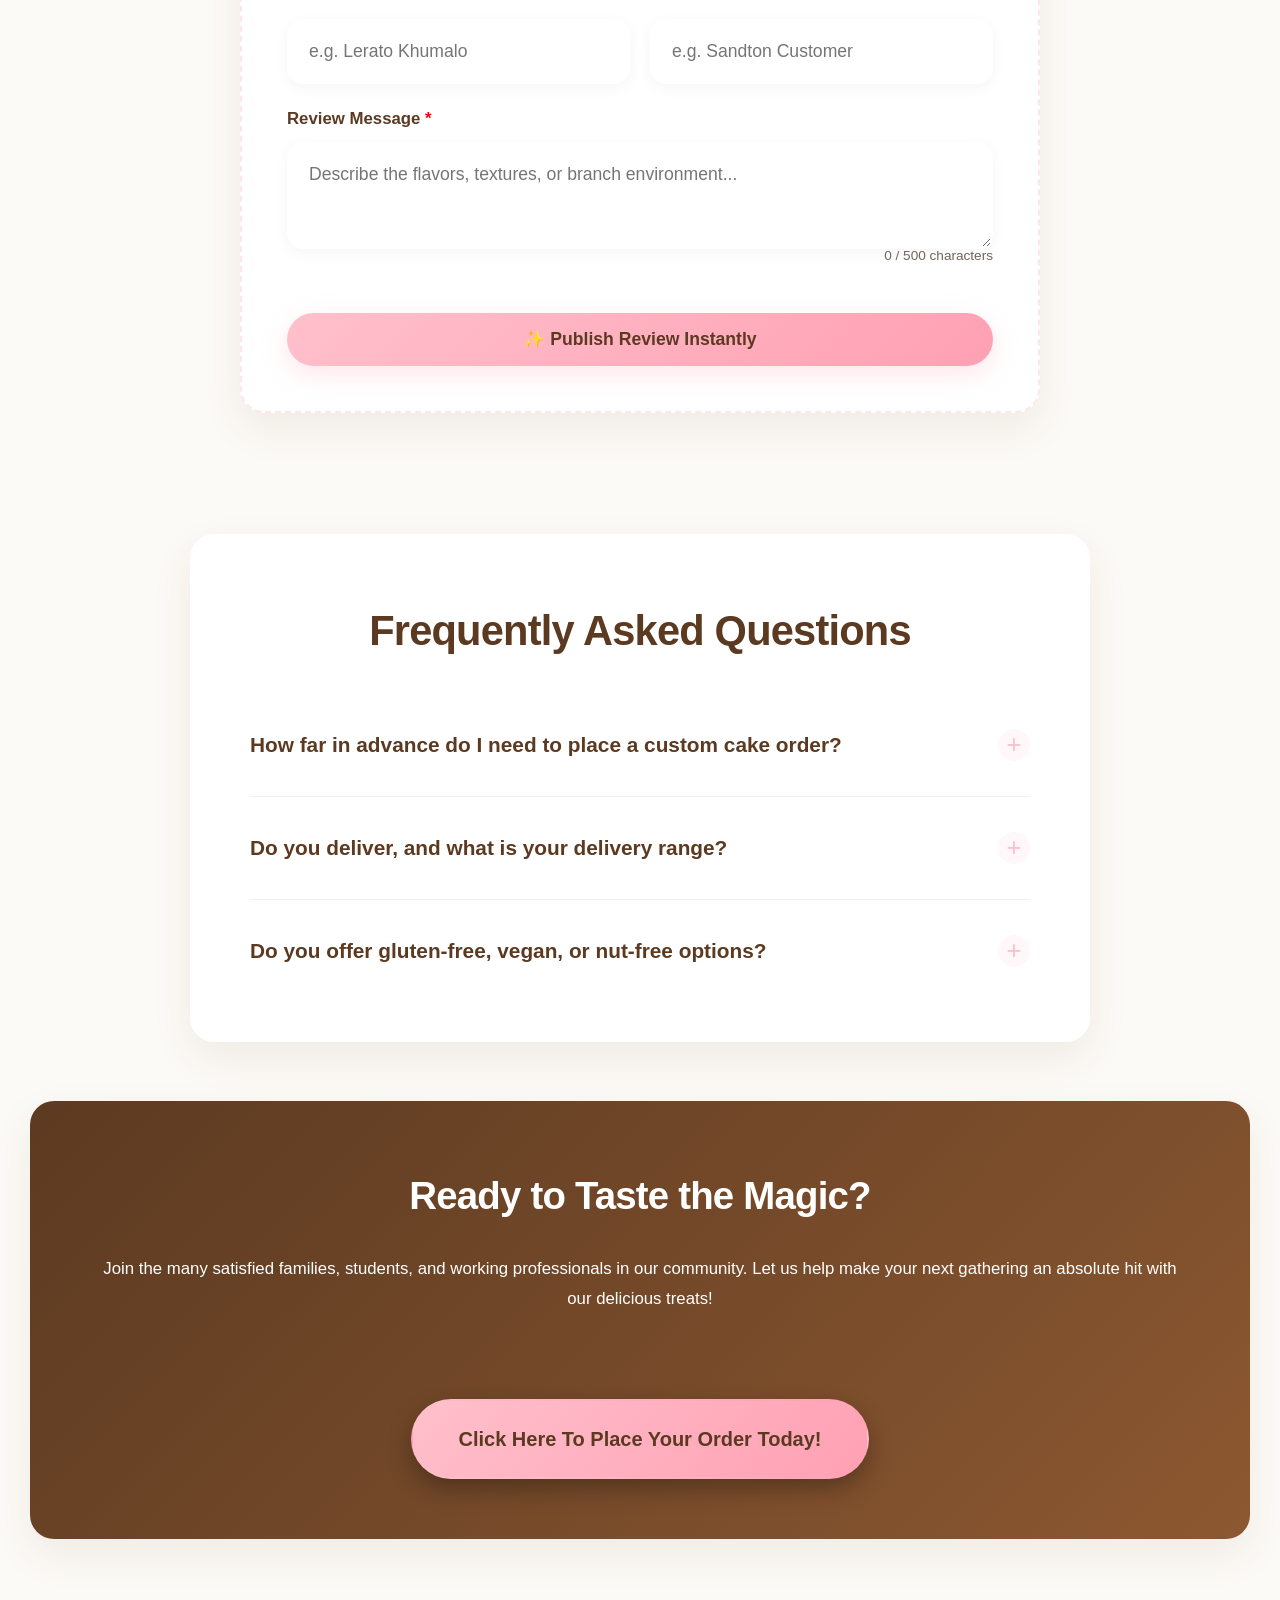
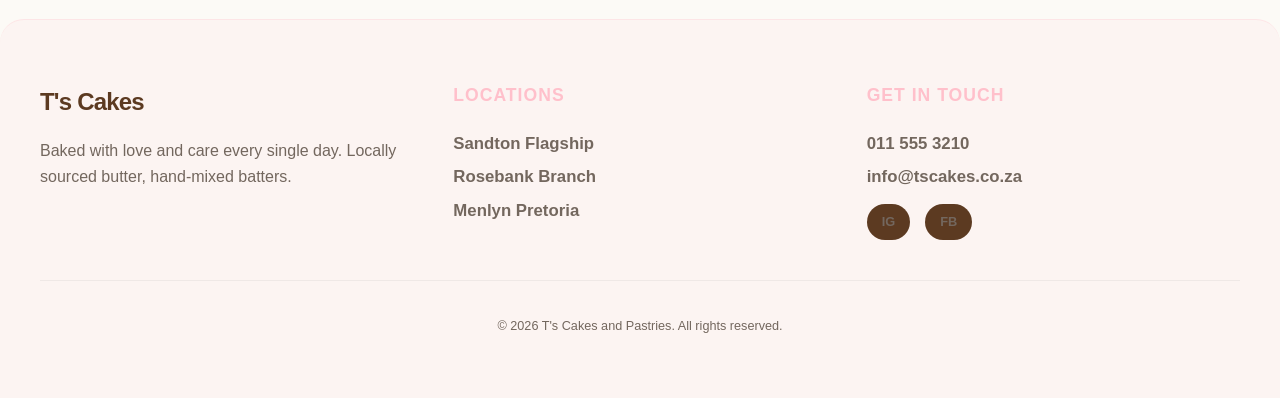
==== commit 7aedde85: "feat: implement interactive review submission form and dynamic product catalog script" ====
--- a/index.html
+++ b/index.html
@@ -221,6 +221,47 @@
                     <p class="testimonial-title">Menlyn Branch Catering</p>
                 </article>
             </div>
+
+            <!-- Interactive Review Submitter (Option 4) -->
+            <div id="submit-review-card" class="testimonial-card" style="max-width: 800px; margin: 50px auto 0 auto; padding: 45px; background: var(--white); box-shadow: var(--glass-shadow); border-radius: var(--radius-lg); border: 2px dashed rgba(255, 192, 203, 0.4); transition: var(--transition);">
+                <h3 style="text-align: center; color: var(--brand-brown); font-size: 1.8rem; margin-top: 0; margin-bottom: 8px; font-weight: 700;">✨ Leave a Sweet Review</h3>
+                <p style="text-align: center; color: var(--text-muted); font-size: 1.05rem; margin-top: 0; margin-bottom: 30px;">Share your baking experience with our local South African community!</p>
+                
+                <form id="live-review-form" style="display: flex; flex-direction: column; gap: 20px;">
+                    <!-- Star Rating Grid Selector -->
+                    <div style="display: flex; flex-direction: column; align-items: center; gap: 8px;">
+                        <span style="font-weight: 700; color: var(--brand-brown); font-size: 1.05rem;">Your Star Rating <span style="color: red;">*</span></span>
+                        <div class="star-rating-selector" id="review-stars-container" style="display: flex; gap: 10px; font-size: 2.5rem; cursor: pointer; user-select: none;" role="radiogroup" aria-label="Select rating in stars">
+                            <span class="star-selector" data-value="1" role="radio" aria-checked="false" style="color: #ccc; transition: transform 0.2s ease;">★</span>
+                            <span class="star-selector" data-value="2" role="radio" aria-checked="false" style="color: #ccc; transition: transform 0.2s ease;">★</span>
+                            <span class="star-selector" data-value="3" role="radio" aria-checked="false" style="color: #ccc; transition: transform 0.2s ease;">★</span>
+                            <span class="star-selector" data-value="4" role="radio" aria-checked="false" style="color: #ccc; transition: transform 0.2s ease;">★</span>
+                            <span class="star-selector" data-value="5" role="radio" aria-checked="false" style="color: #ccc; transition: transform 0.2s ease;">★</span>
+                        </div>
+                        <input type="hidden" id="selected-rating-val" name="rating" required value="0">
+                    </div>
+
+                    <div style="display: grid; grid-template-columns: repeat(auto-fit, minmax(240px, 1fr)); gap: 20px;">
+                        <div>
+                            <label for="reviewAuthor" style="font-weight: 600; color: var(--brand-brown); display: block; margin-bottom: 8px;">Full Name <span style="color: red;">*</span></label>
+                            <input type="text" id="reviewAuthor" name="author" required placeholder="e.g. Lerato Khumalo" style="margin-top: 0; margin-bottom: 0;">
+                        </div>
+                        <div>
+                            <label for="reviewTitle" style="font-weight: 600; color: var(--brand-brown); display: block; margin-bottom: 8px;">Location / Branch <span style="color: red;">*</span></label>
+                            <input type="text" id="reviewTitle" name="title" required placeholder="e.g. Sandton Customer" style="margin-top: 0; margin-bottom: 0;">
+                        </div>
+                    </div>
+
+                    <div>
+                        <label for="reviewText" style="font-weight: 600; color: var(--brand-brown); display: block; margin-bottom: 8px;">Review Message <span style="color: red;">*</span></label>
+                        <textarea id="reviewText" name="message" required rows="3" placeholder="Describe the flavors, textures, or branch environment..." style="margin-top: 0; margin-bottom: 0; resize: vertical;"></textarea>
+                    </div>
+
+                    <button type="submit" id="submit-review-btn" style="background: var(--brand-pink-gradient); color: var(--brand-brown); border: none; font-family: inherit; font-weight: 700; font-size: 1.1rem; padding: 16px 30px; border-radius: var(--radius-pill); cursor: pointer; transition: var(--transition); box-shadow: 0 8px 25px rgba(255, 192, 203, 0.4); width: 100%; margin-top: 10px; text-align: center;">
+                        ✨ Publish Review Instantly
+                    </button>
+                </form>
+            </div>
         </section>
 
         <!-- Elegant FAQ Accordion Section -->
--- a/css/components.css
+++ b/css/components.css
@@ -28,7 +28,7 @@
 }
 
 .footer-desc {
-    color: #666; 
+    color: var(--text-muted); 
     font-size: 1rem; 
     line-height: 1.6; 
     margin-bottom: 0;
@@ -50,7 +50,7 @@
 }
 
 .footer-list a {
-    color: #555; 
+    color: var(--text-muted); 
     text-decoration: none; 
     transition: var(--transition);
 }
@@ -87,7 +87,7 @@
 }
 
 .footer-copyright p {
-    color: #888; 
+    color: var(--text-muted); 
     margin: 0; 
     font-size: 0.95rem;
 }
@@ -113,7 +113,7 @@
 .interactive-map {
     width: 100%;
     height: 250px;
-    background: #f3ede7;
+    background: var(--primary-bg);
     border-radius: var(--radius-lg);
     box-shadow: 0 8px 25px rgba(92, 58, 33, 0.05);
     z-index: 10; /* Keep beneath sticky header (1000) */
@@ -833,7 +833,7 @@
     width: 440px;
     max-width: 100%;
     height: 100%;
-    background: rgba(255, 255, 255, 0.98);
+    background: var(--white);
     box-shadow: -10px 0 40px rgba(92, 58, 33, 0.1);
     z-index: 2200;
     transform: translateX(100%);
--- a/css/pages.css
+++ b/css/pages.css
@@ -85,7 +85,7 @@
     font-size: 1.2rem; 
     max-width: 800px; 
     margin: 0 auto 40px; 
-    color: #555;
+    color: var(--text-muted);
 }
 .stat-flexbox {
     display: flex; 
@@ -215,7 +215,7 @@
 .testimonial-text {
     font-style: italic; 
     font-size: 1.1rem; 
-    color: #666; 
+    color: var(--text-muted); 
     line-height: 1.7; 
     margin-bottom: 20px;
 }
@@ -244,7 +244,7 @@
 }
 .about-hero p {
     font-size: 1.2rem; 
-    color: #666; 
+    color: var(--text-muted); 
     max-width: 600px; 
     margin: 0 auto;
 }
@@ -341,7 +341,7 @@
 .services-subtext {
     text-align: center; 
     font-size: 1.1rem; 
-    color: #555;
+    color: var(--text-muted);
     margin-bottom: 30px;
 }
 .services-grid {
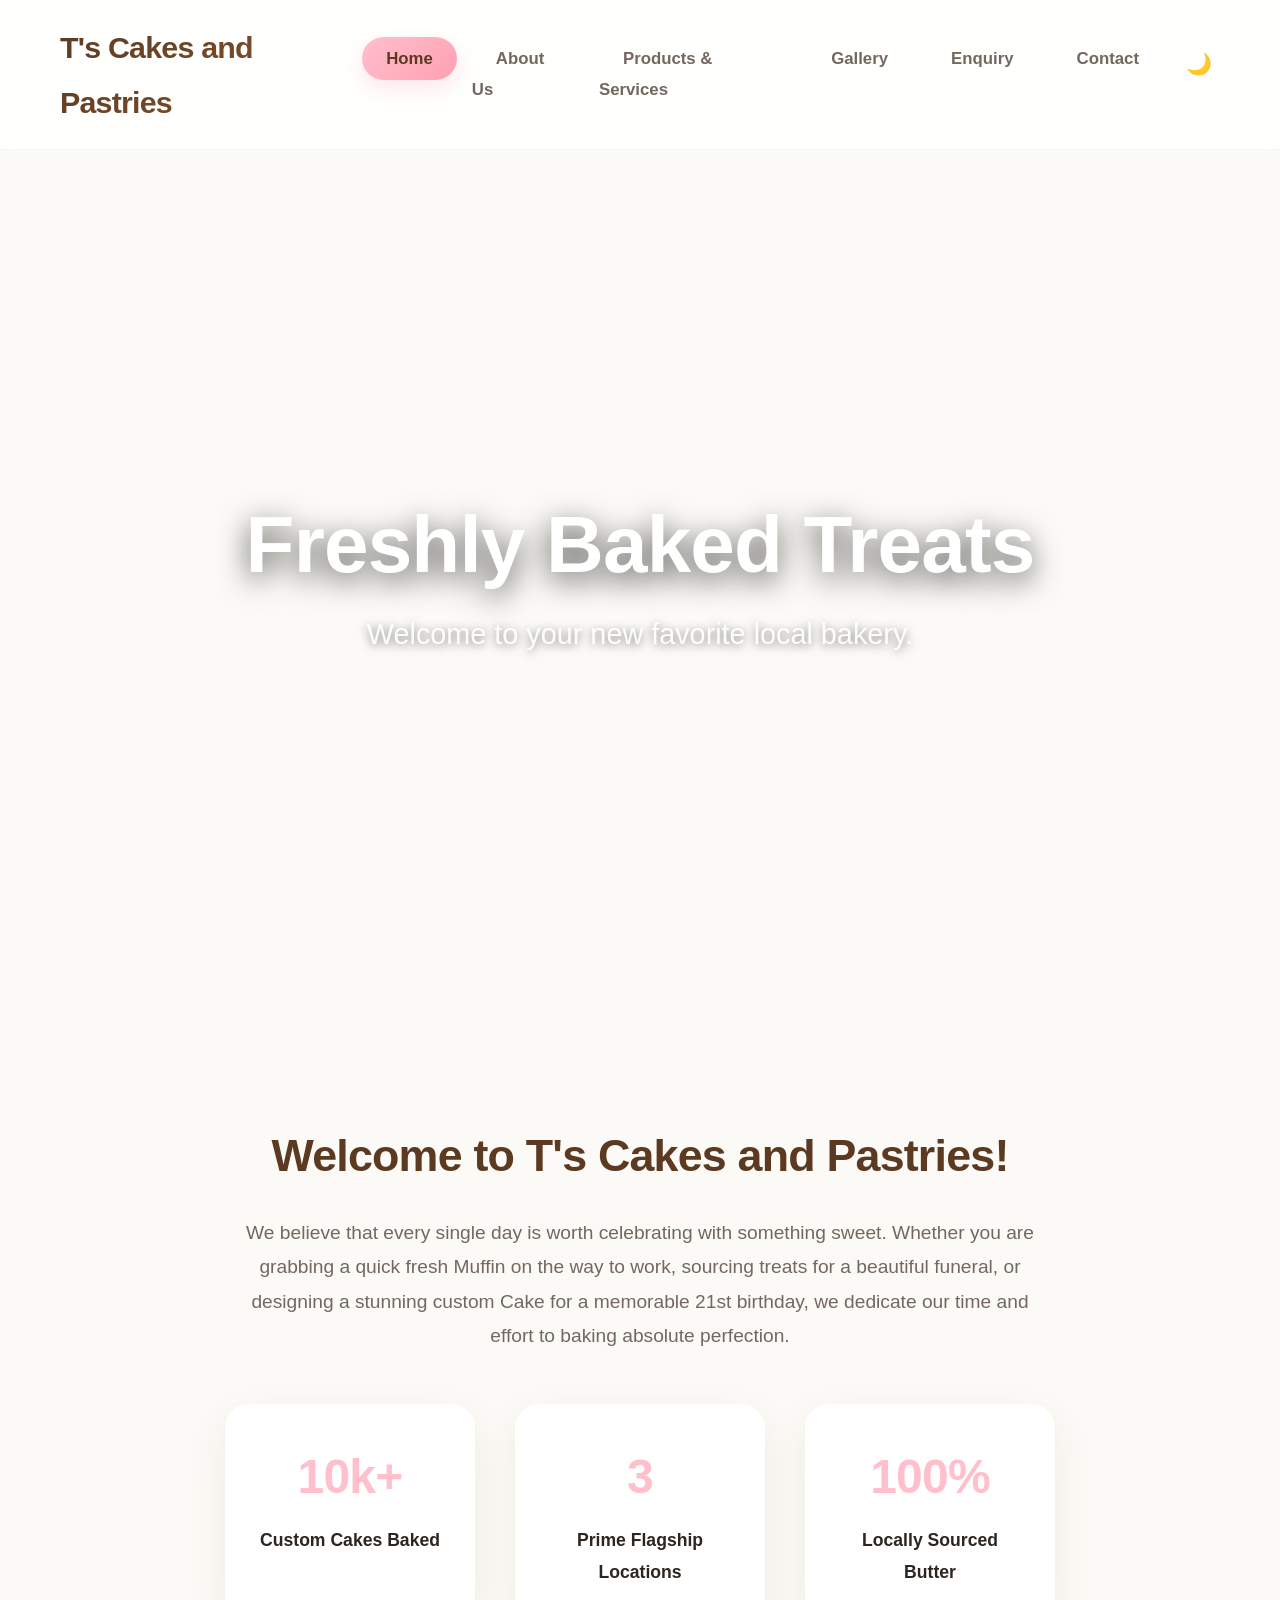
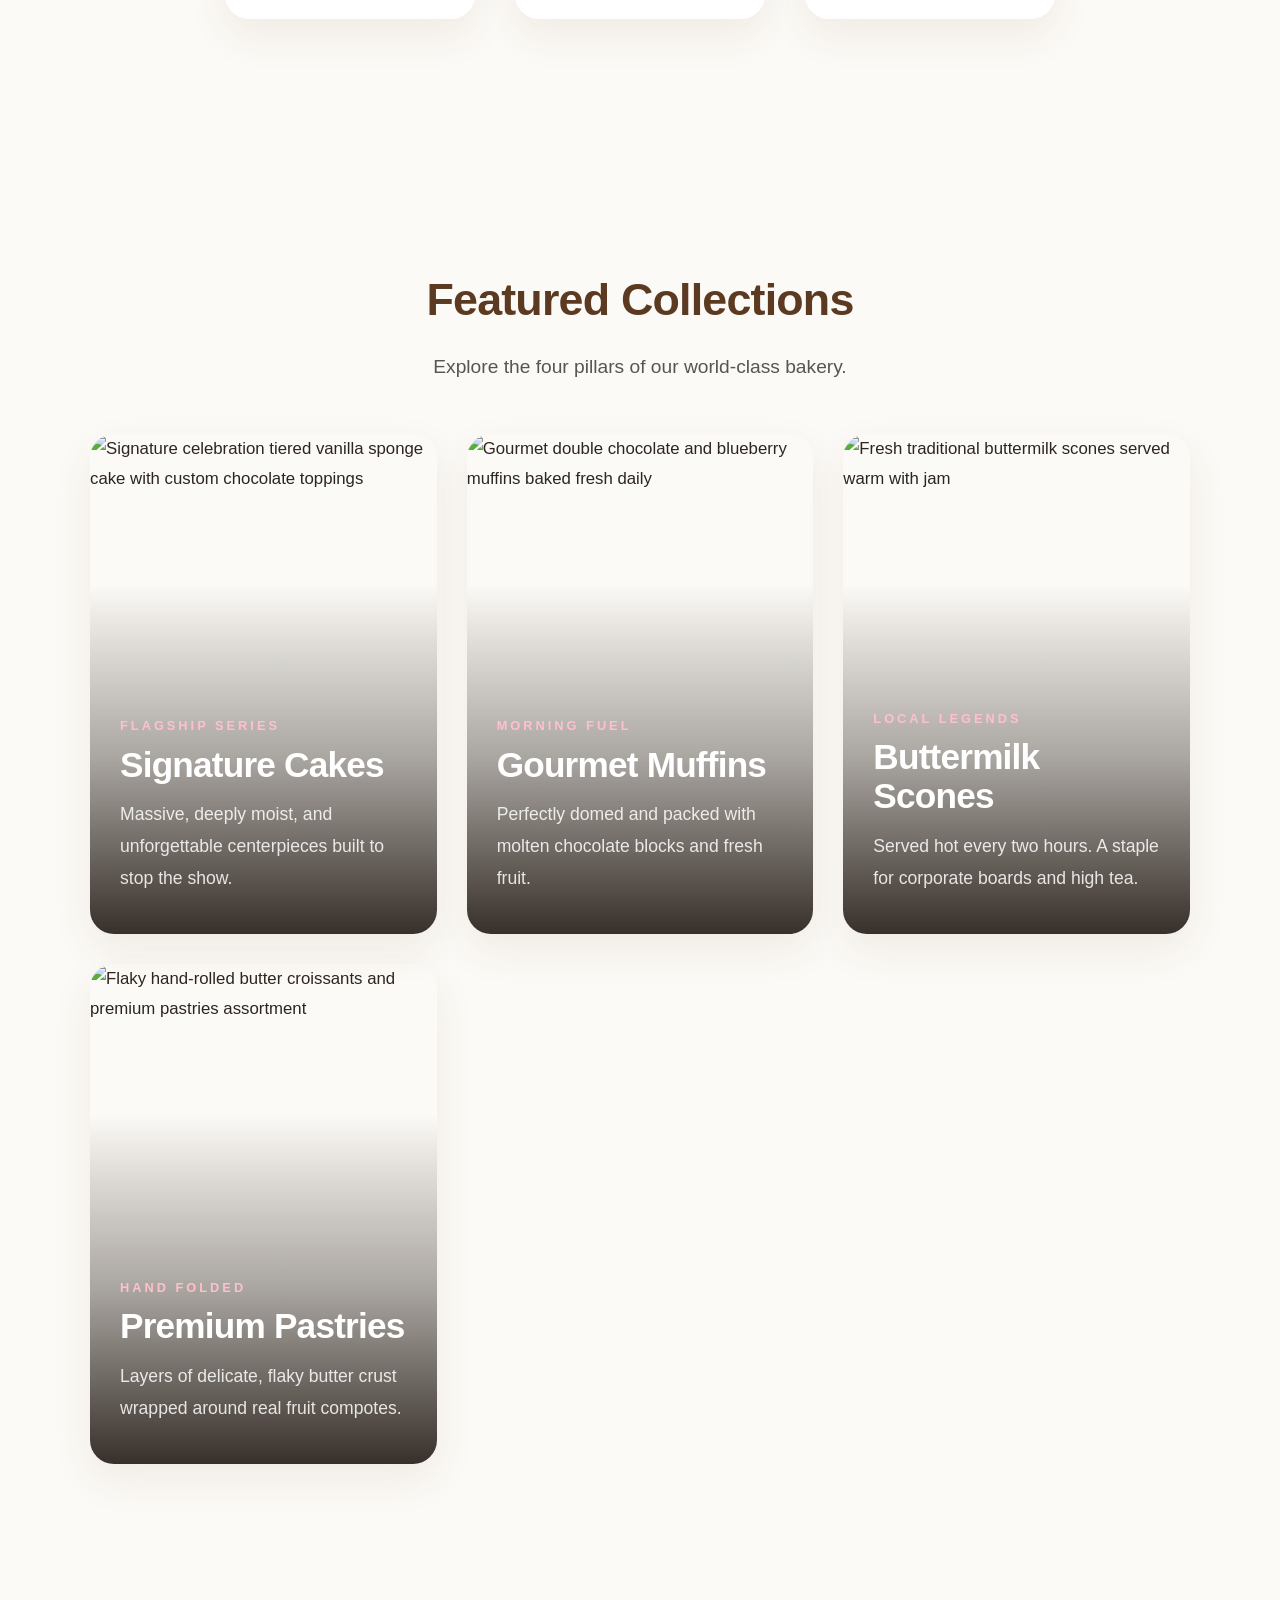
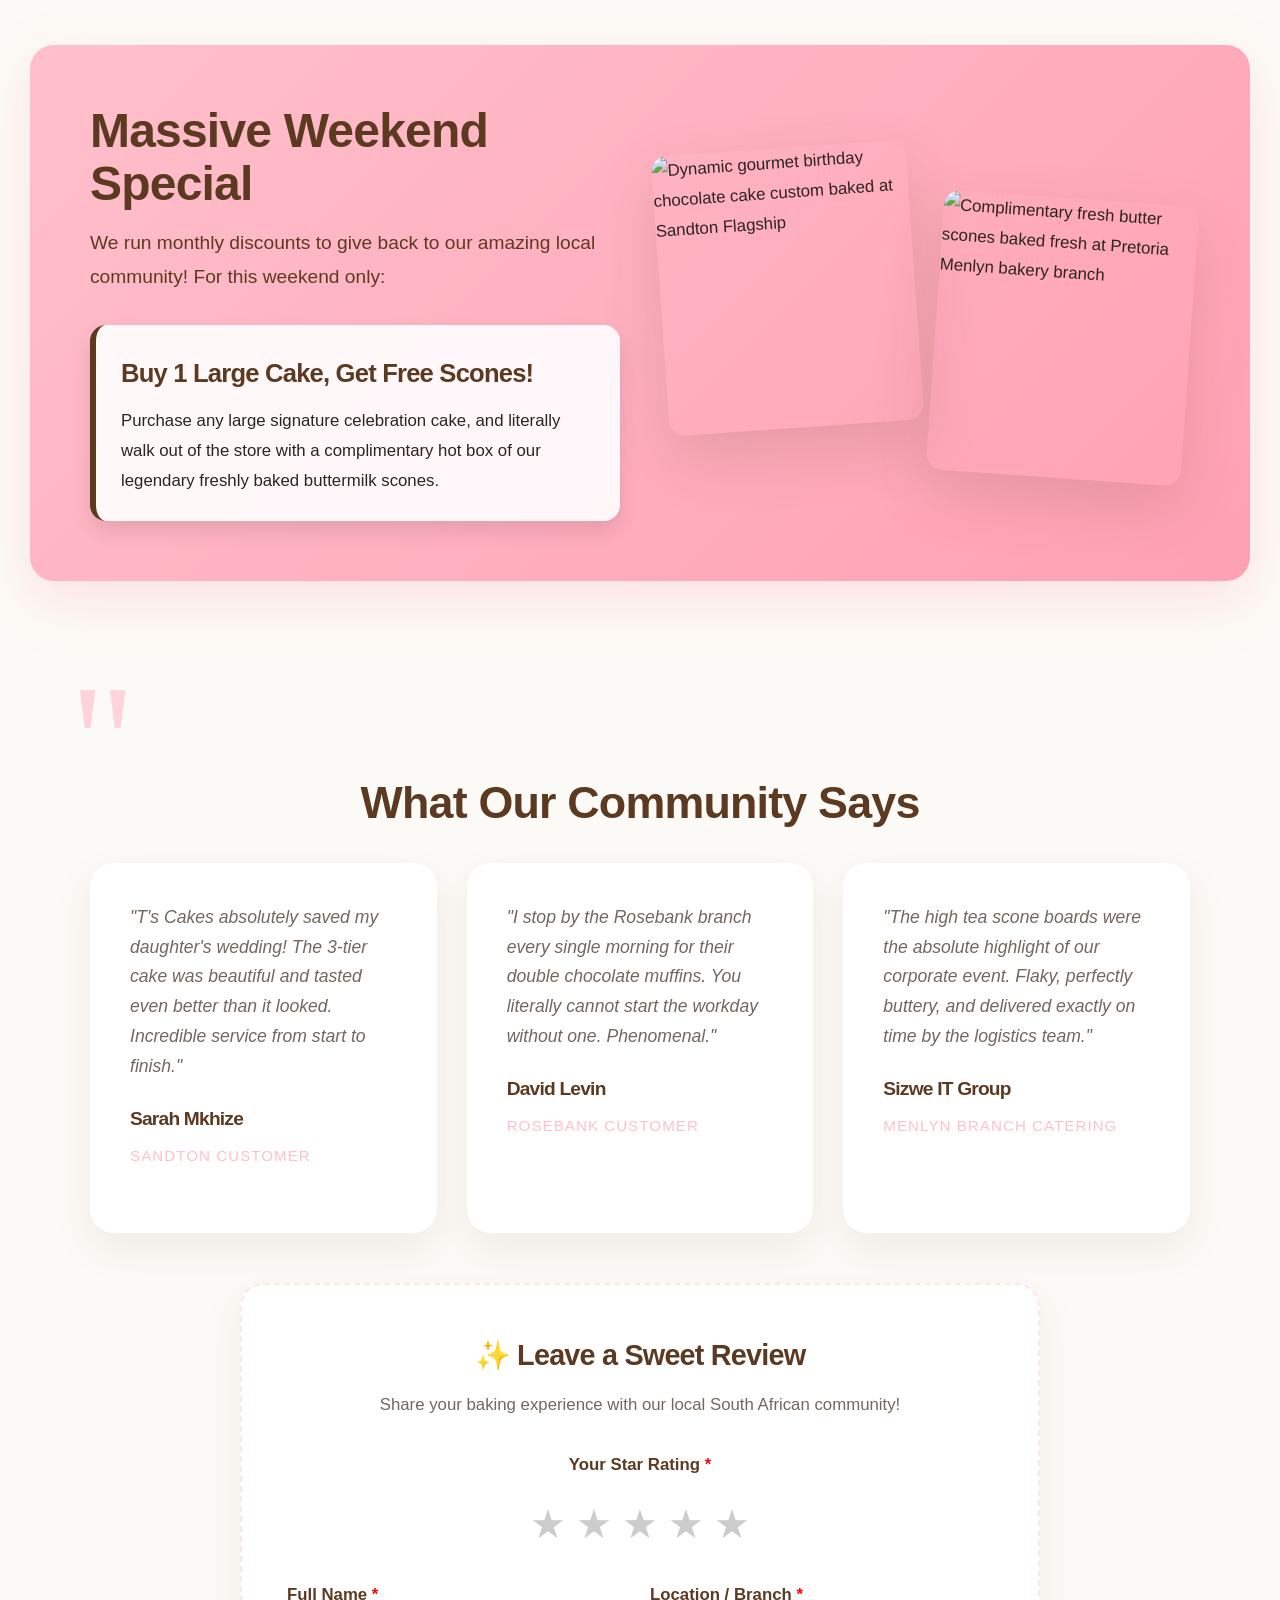
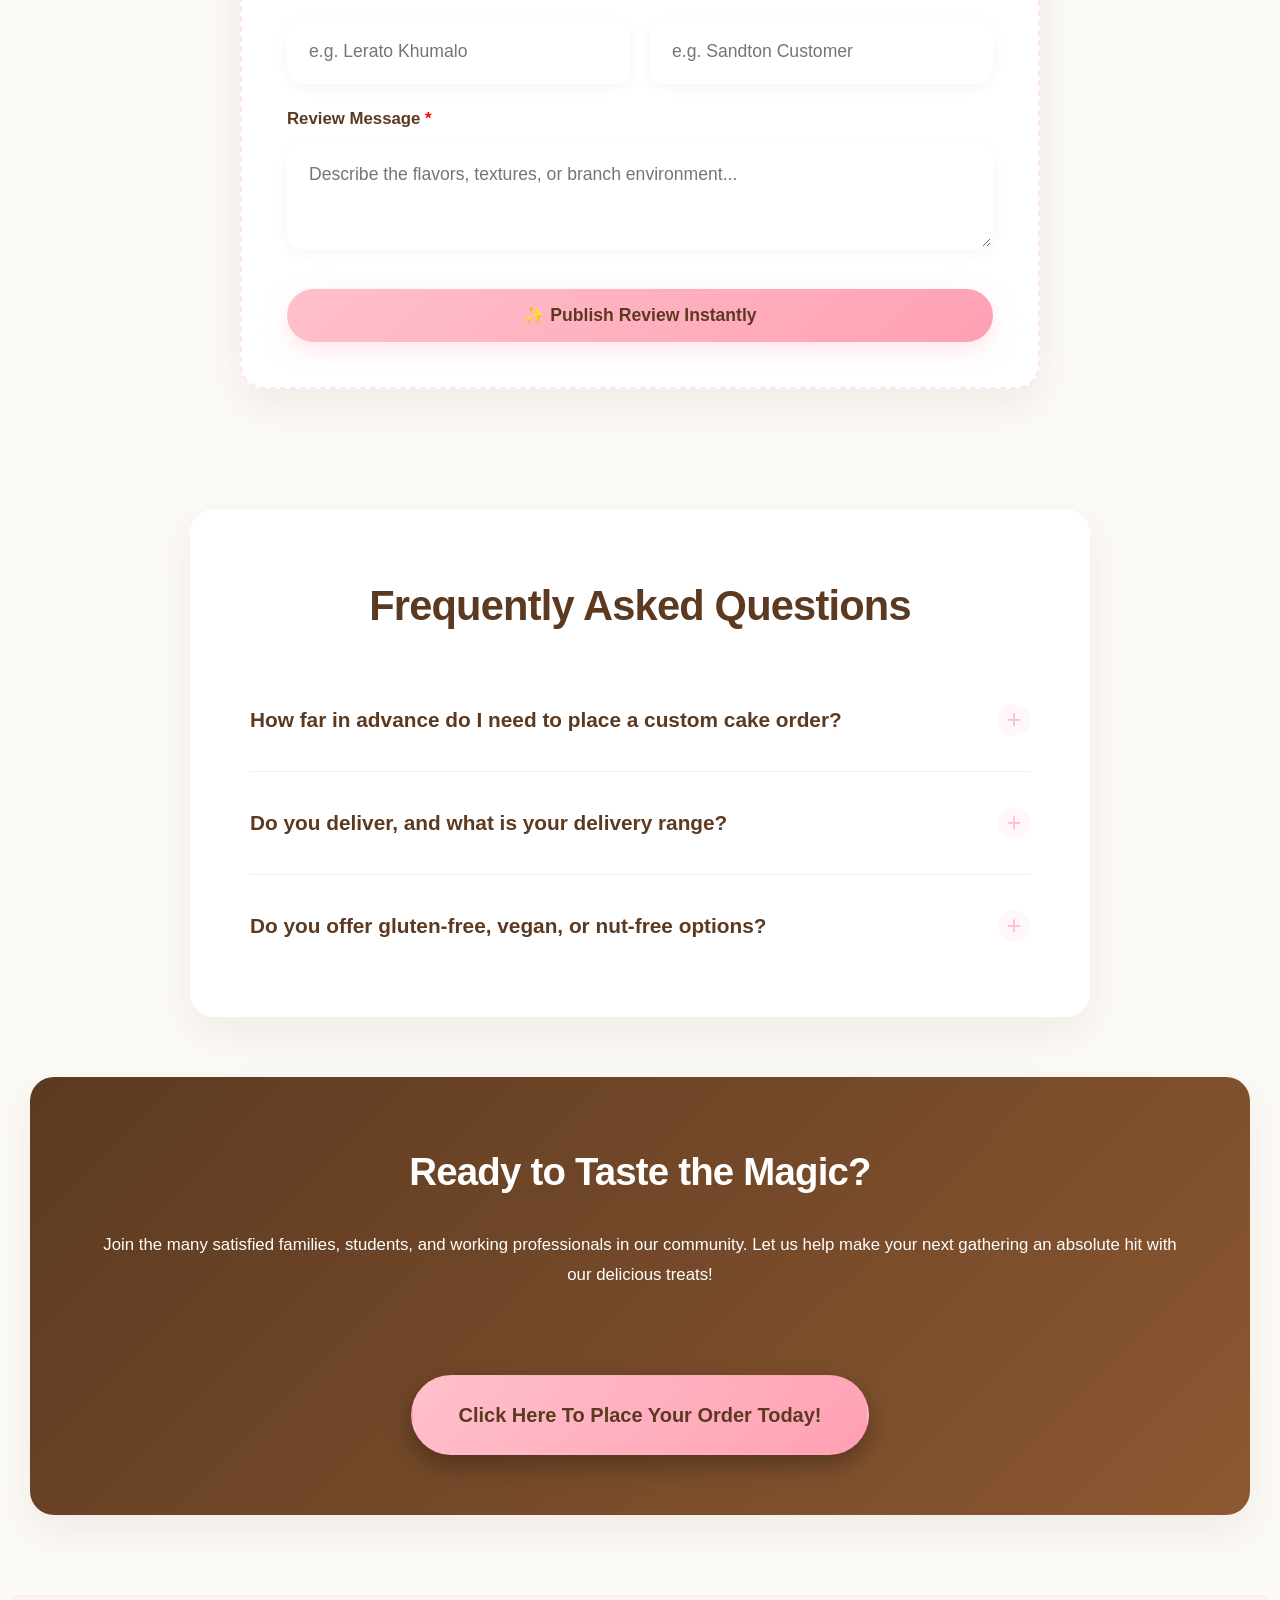
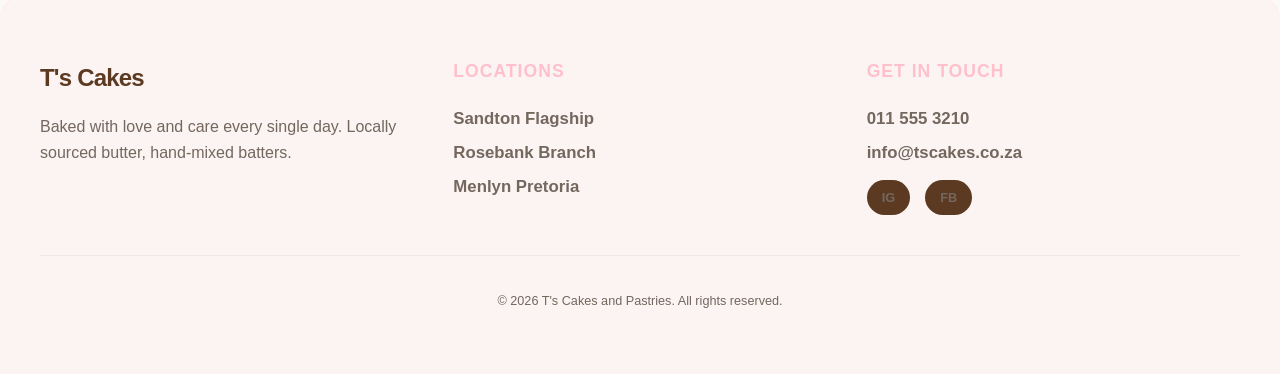
==== commit 591a3a74: "refactor: replace single script tag with modular main and home scripts" ====
--- a/index.html
+++ b/index.html
@@ -348,7 +348,13 @@
         </div>
     </footer>
     
-    <!-- Link external core script for interactive features -->
-    <script src="js/script.js"></script>
+    <!-- Floating Back to Top Button -->
+    <button class="back-to-top-btn" id="back-to-top-btn" type="button" aria-label="Back to Top">
+        ↑
+    </button>
+
+    <!-- Link modular scripts for interactive features -->
+    <script src="js/main.js"></script>
+    <script src="js/home.js"></script>
 </body>
 </html>
--- a/css/components.css
+++ b/css/components.css
@@ -1064,5 +1064,48 @@
     box-shadow: 0 12px 30px rgba(255, 192, 203, 0.6);
 }
 
-
-
+/* Floating Back to Top Button */
+.back-to-top-btn {
+    position: fixed;
+    bottom: 30px;
+    right: 30px;
+    z-index: 1998;
+    background: var(--white);
+    color: var(--brand-brown);
+    border: 2px solid rgba(255, 192, 203, 0.4);
+    width: 50px;
+    height: 50px;
+    border-radius: 50%;
+    box-shadow: var(--glass-shadow);
+    cursor: pointer;
+    display: flex;
+    align-items: center;
+    justify-content: center;
+    font-size: 1.5rem;
+    font-weight: bold;
+    opacity: 0;
+    visibility: hidden;
+    transition: opacity 0.4s ease, visibility 0.4s ease, transform 0.3s cubic-bezier(0.25, 0.8, 0.25, 1), background-color 0.3s ease, border-color 0.3s ease;
+    outline: none;
+}
+
+.back-to-top-btn:hover {
+    transform: scale(1.1) translateY(-3px);
+    background: var(--brand-pink-gradient);
+    color: var(--brand-brown);
+    border-color: transparent;
+    box-shadow: 0 10px 25px rgba(255, 192, 203, 0.6);
+}
+
+.back-to-top-btn.show {
+    opacity: 1;
+    visibility: visible;
+}
+
+/* Shift back-to-top button upwards specifically when cart button is present on the same page */
+.floating-cart-btn ~ .back-to-top-btn {
+    bottom: 110px;
+}
+
+
+
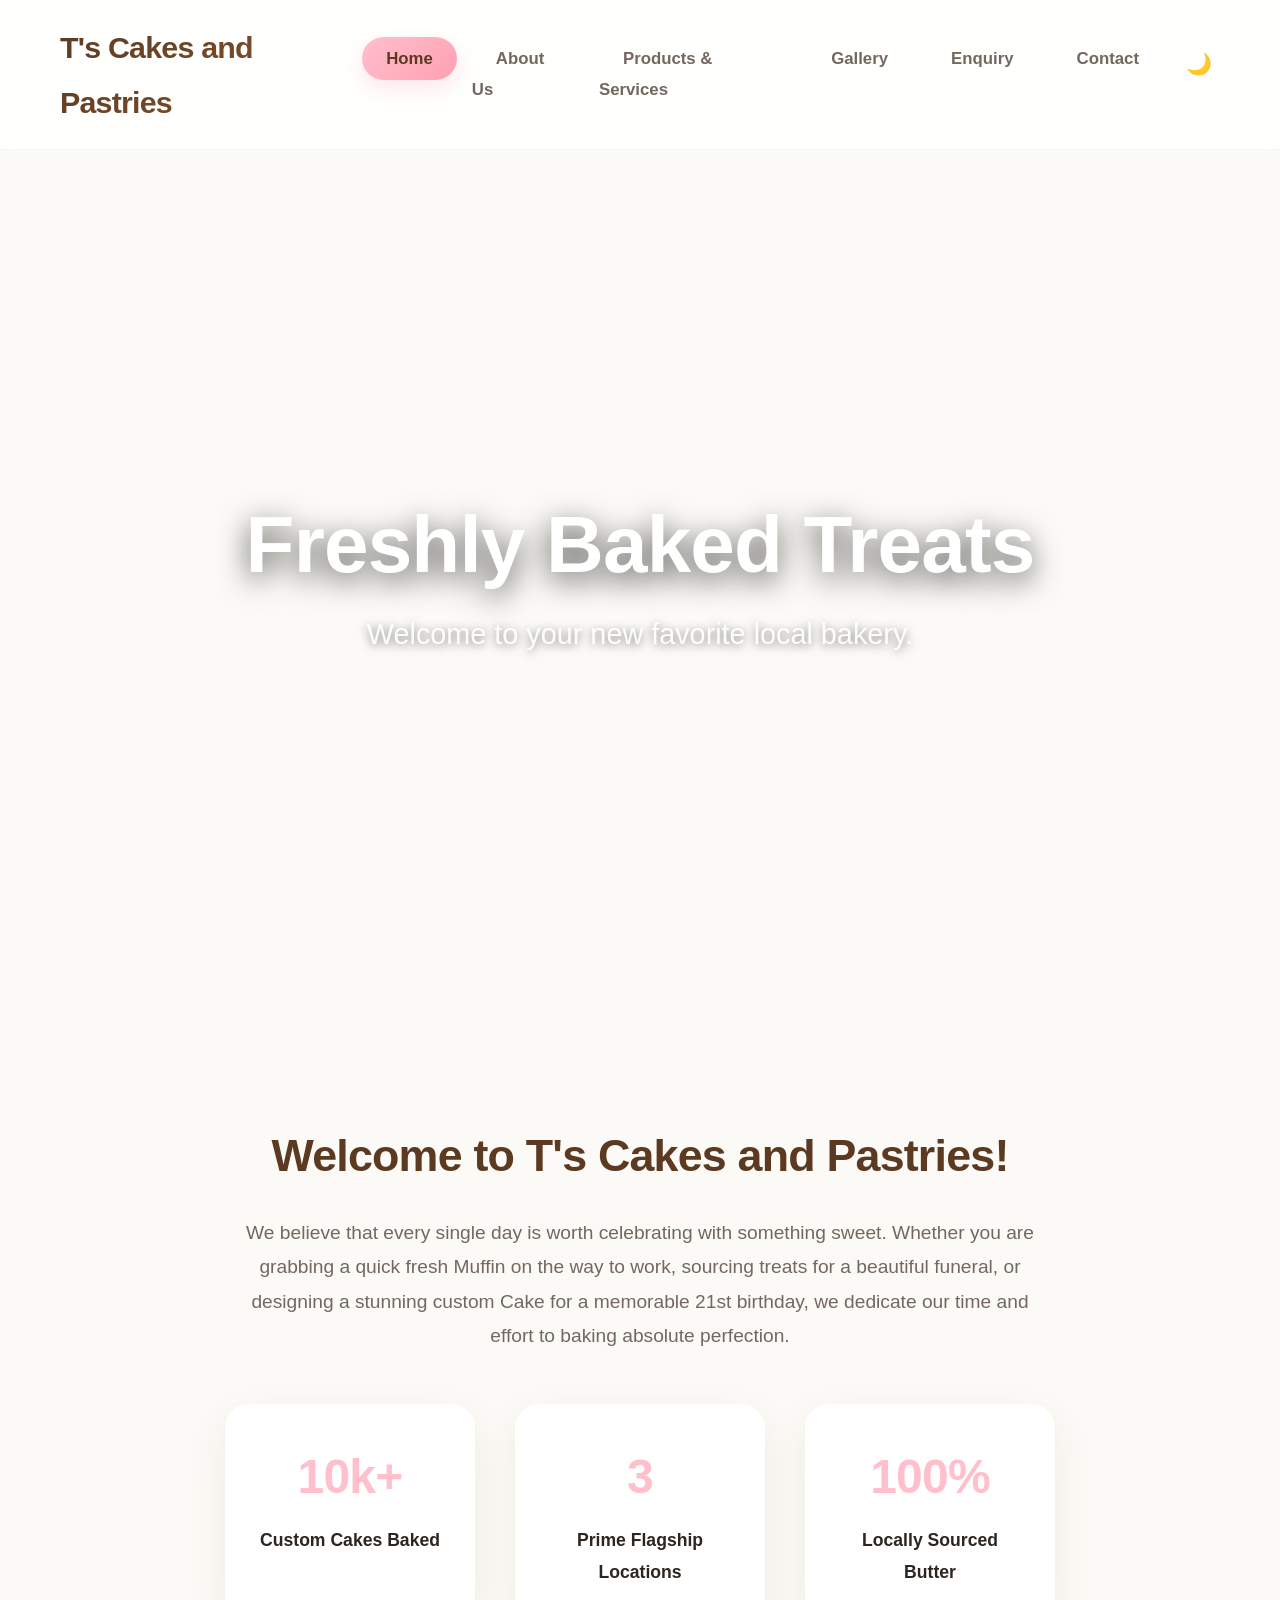
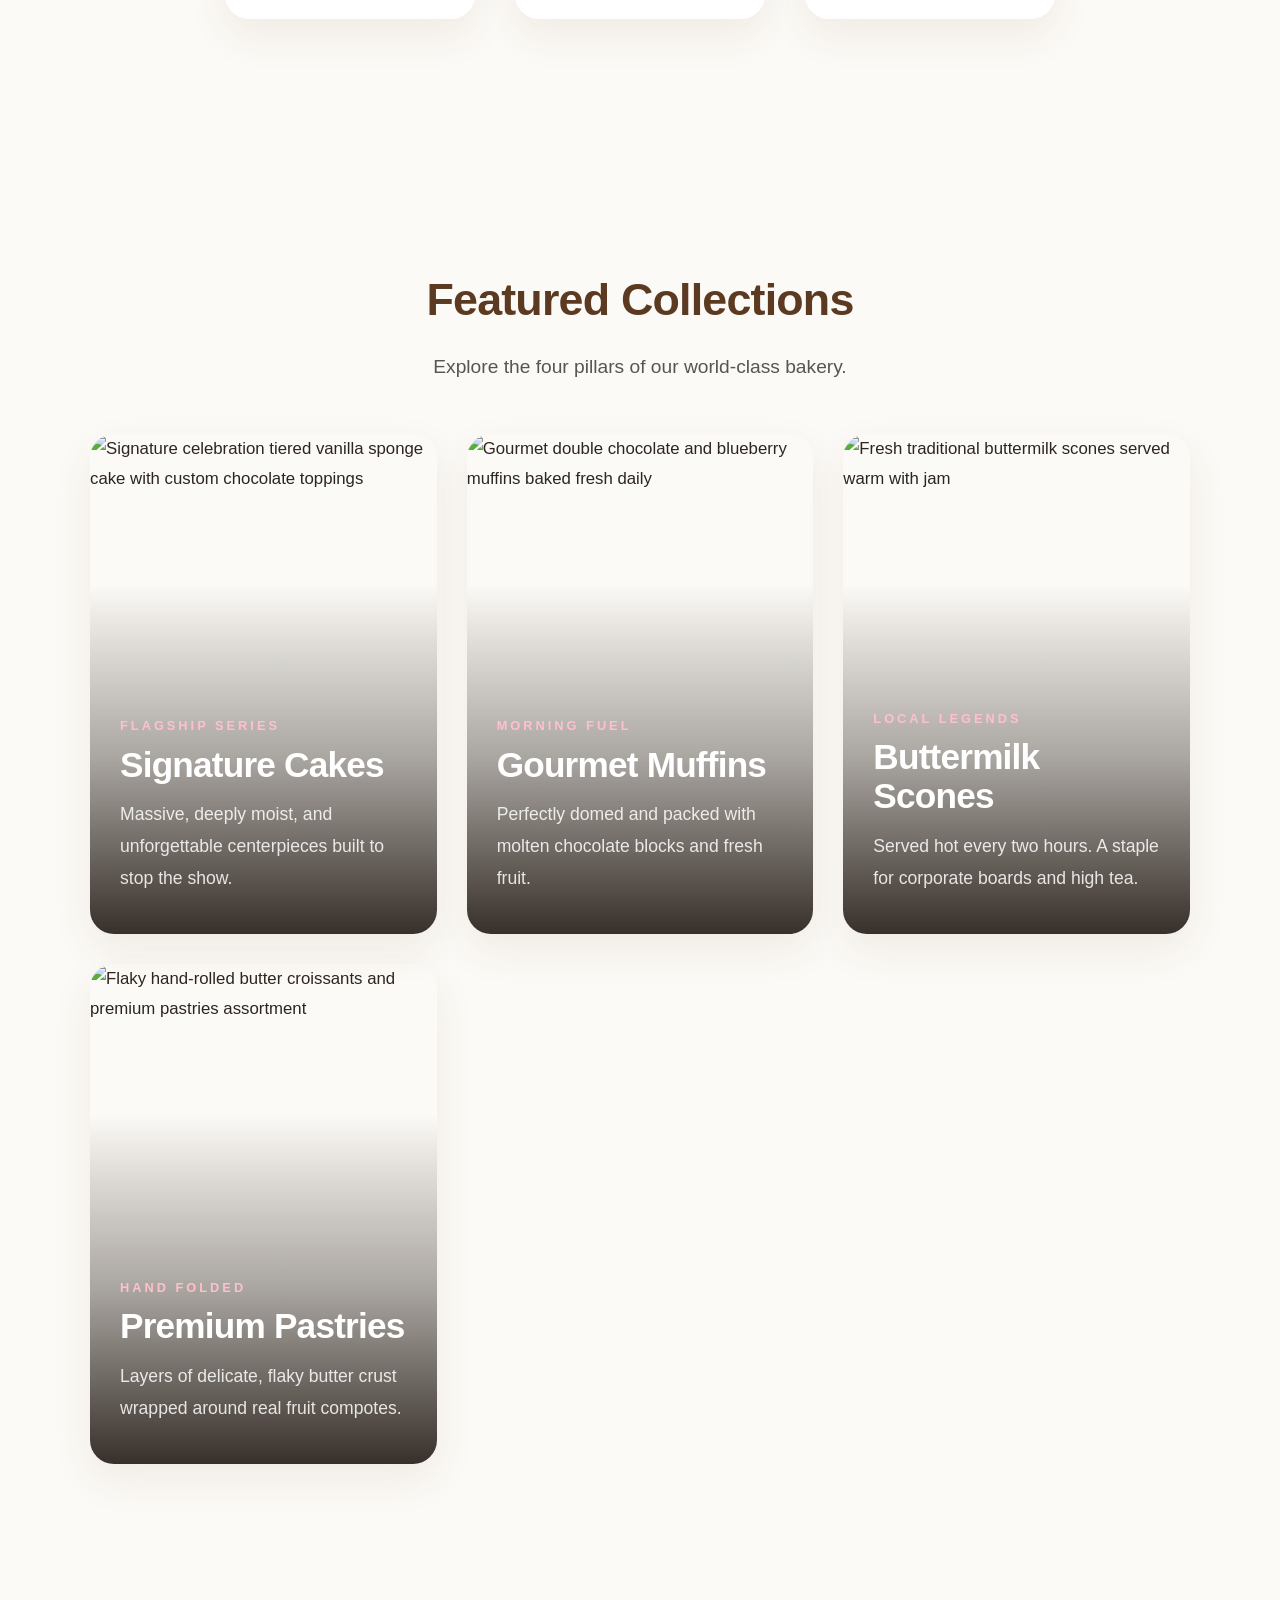
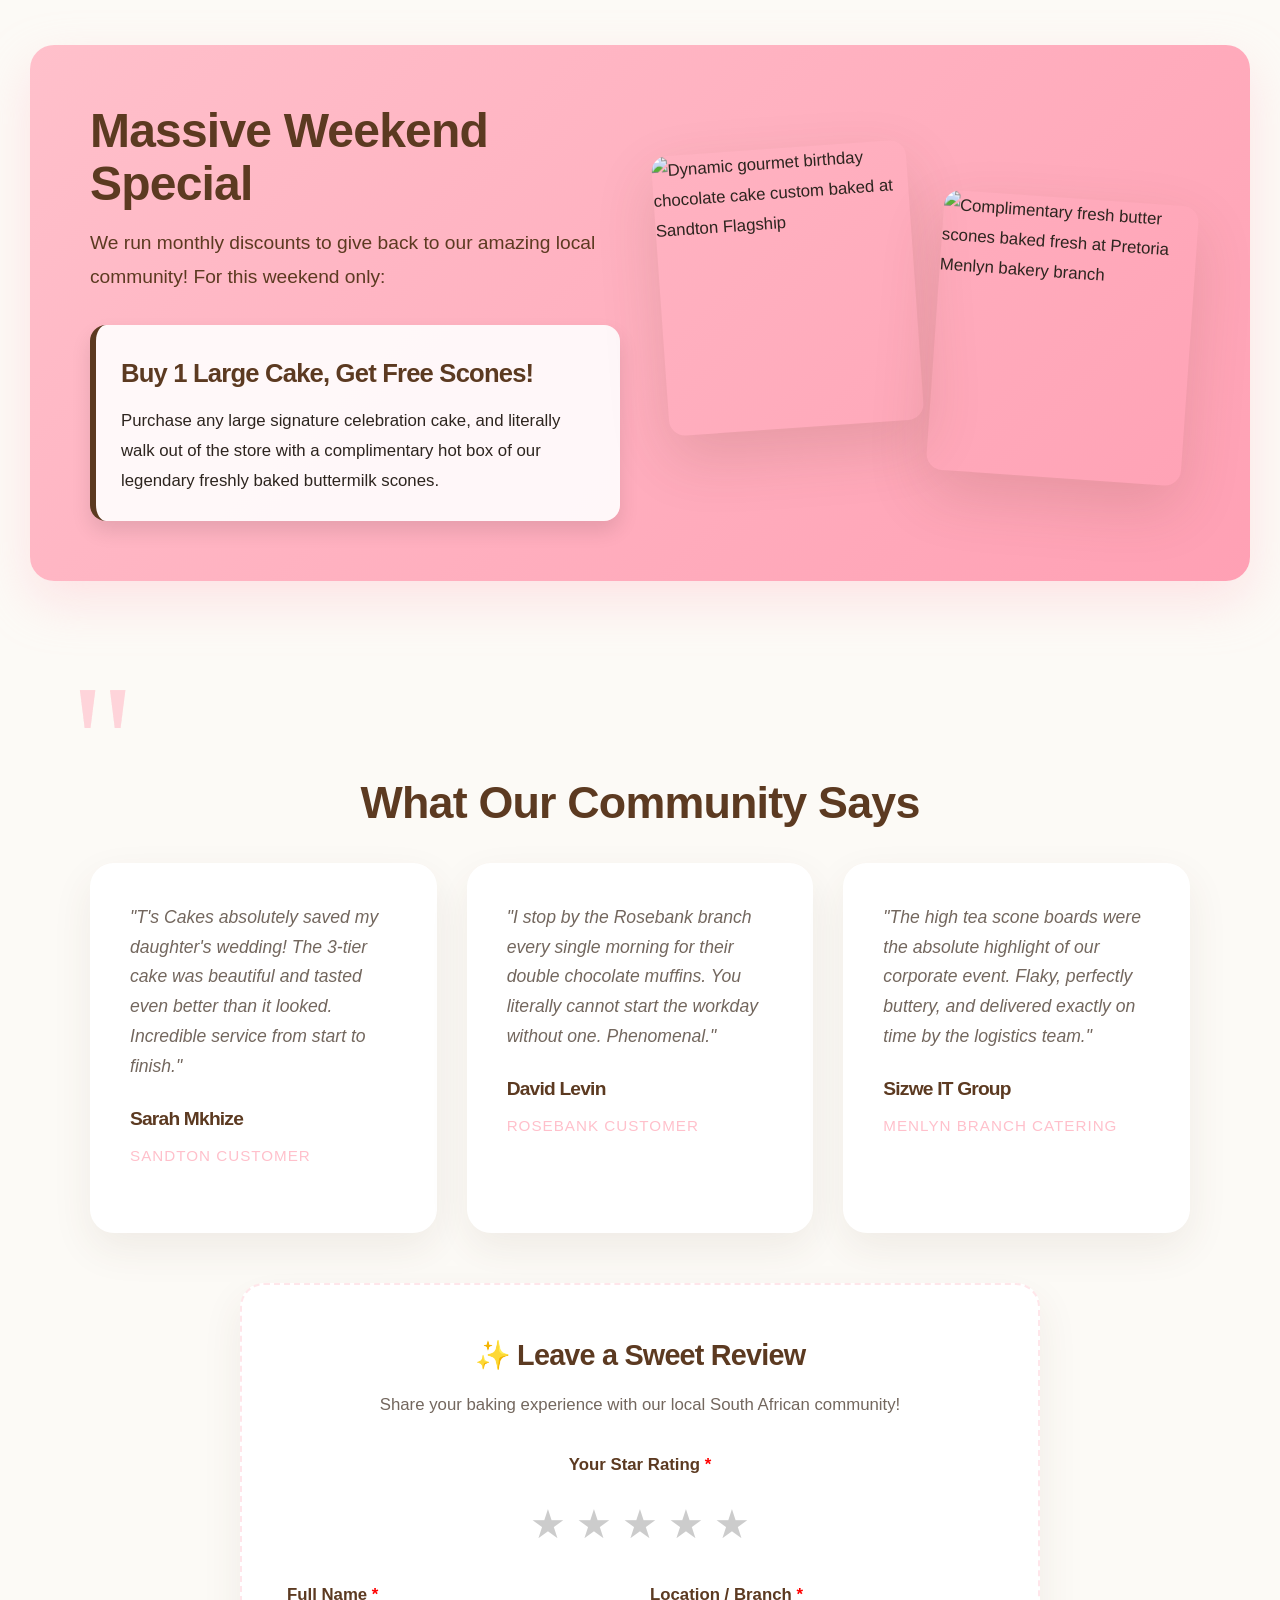
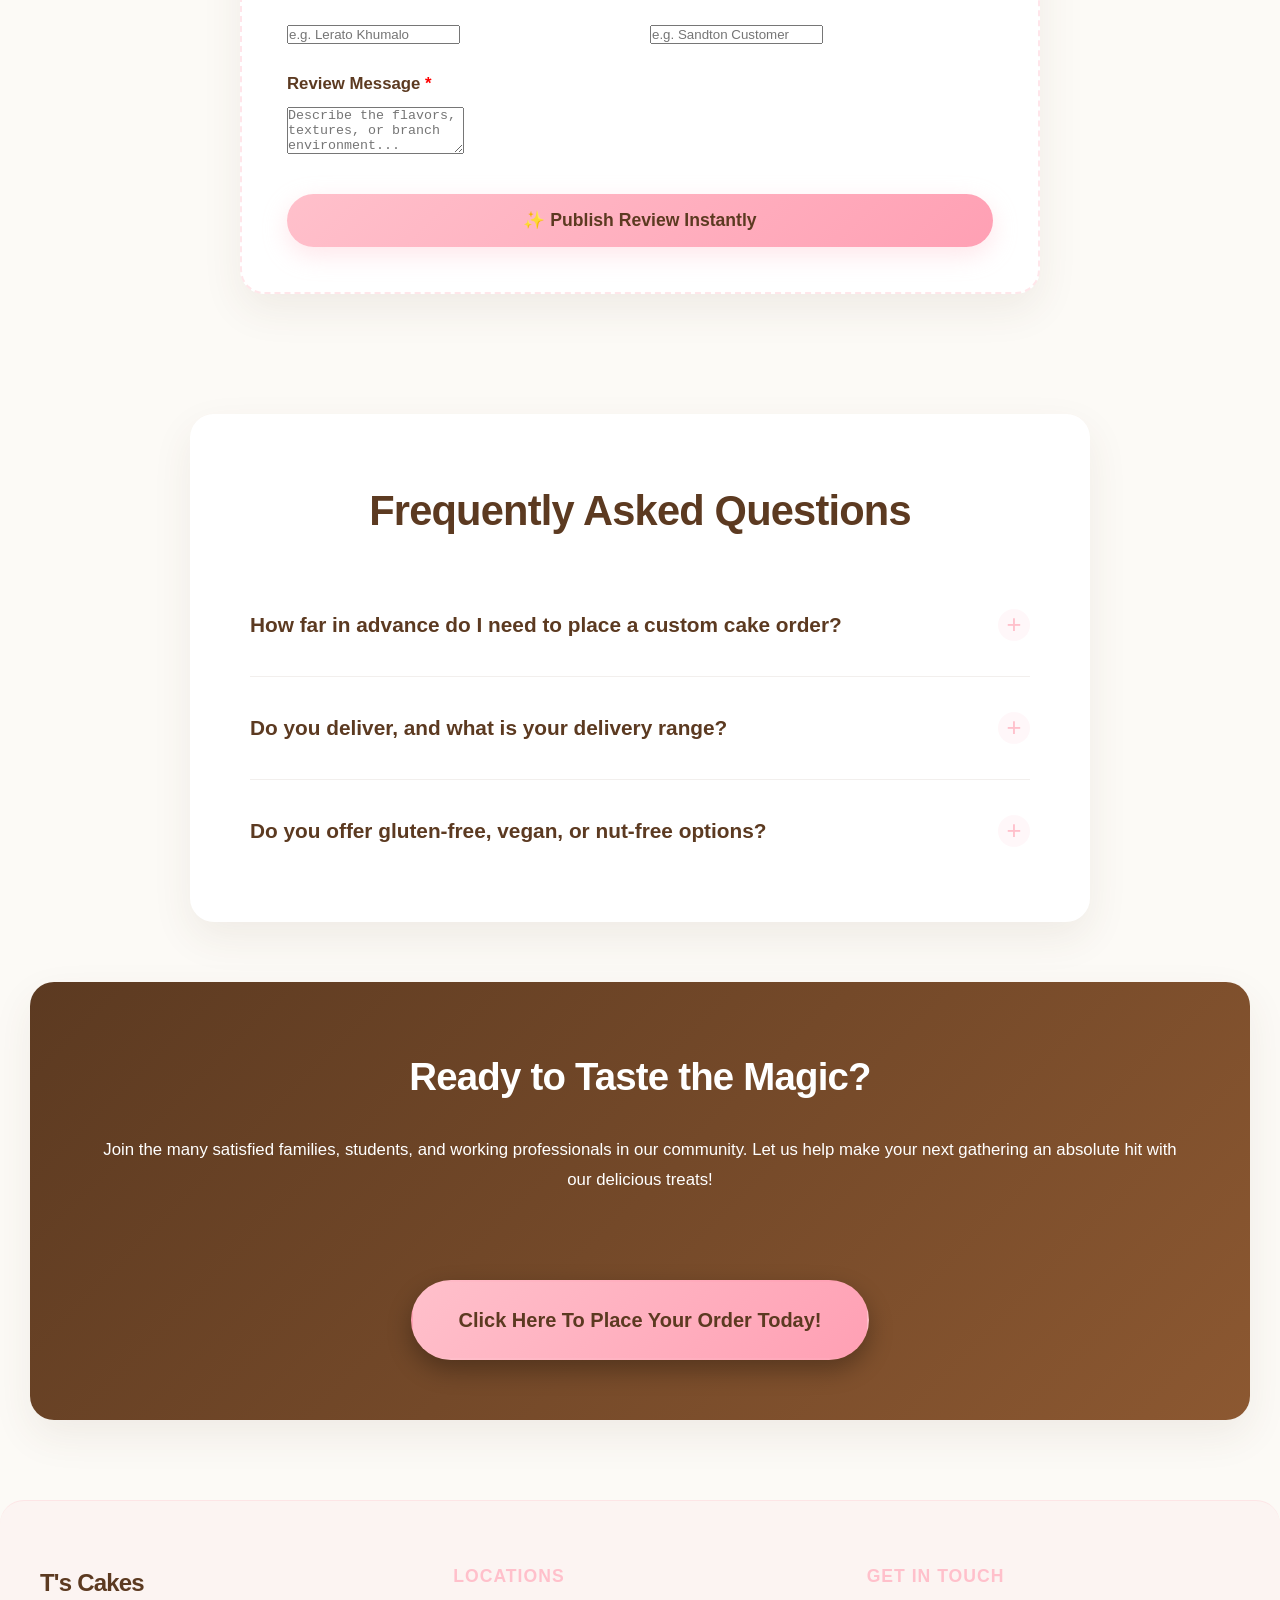
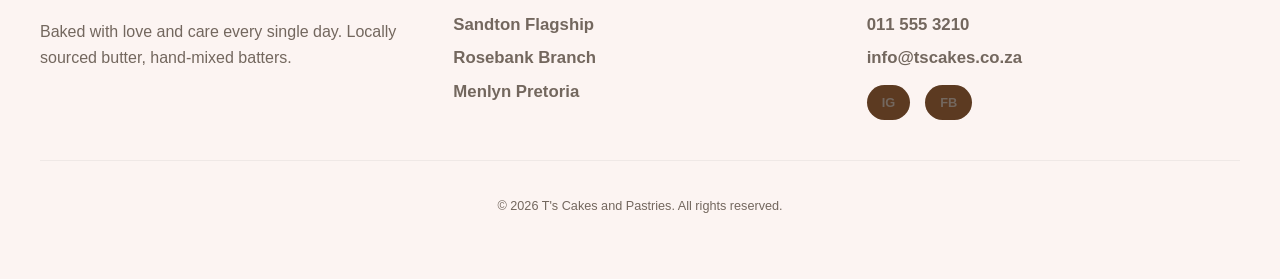
==== commit 6f4982d6: "refactor: update external stylesheet links in index.html" ====
--- a/index.html
+++ b/index.html
@@ -44,10 +44,10 @@
         }
     </script>
     
-    <!-- External CSS link fulfilling Part 2 rubric -->
     <link rel="stylesheet" href="css/style.css">
-    <link rel="stylesheet" href="css/components.css">
-    <link rel="stylesheet" href="css/pages.css">
+    <link rel="stylesheet" href="css/footer.css">
+    <link rel="stylesheet" href="css/main.css">
+    <link rel="stylesheet" href="css/home.css">
 </head>
 <body>
     <!-- Main header of the website containing the logo/heading and navigation -->
--- a/css/style.css
+++ b/css/style.css
@@ -1,63 +1,38 @@
-/* =========================================================================
-   T's Cakes and Pastries - Ultra Modern Stylesheet (2026 UX Layout)
-   Author: Amogelang Kunene
-   Module: WEDE5020 Part 2
-   ========================================================================= */
-
-/* --- CSS Reset & Base Consistency --- */
 * {
     margin: 0;
     padding: 0;
     box-sizing: border-box;
 }
 
-/* --- Ultra-Modern Base Variables --- */
 :root {
-    /* Muted colors to look expensive and modern instead of distinctly 1990s */
     --primary-bg: #FCFAF6;
-    /* Breathable, barely-there cream background */
     --white: #FFFFFF;
-
-    /* Branding */
     --brand-brown: #5C3A21;
-    /* Deeper, more sophisticated chocolate brown */
     --brand-light-brown: #8C5831;
     --brand-pink: #FFC0CB;
     --brand-pink-gradient: linear-gradient(135deg, #FFC0CB 0%, #FFA0B4 100%);
-
-    /* Typography */
     --text-primary: #2D251F;
-    /* Soft off-black for premium reading contrast */
     --text-muted: #73675E;
-
-    /* Glassmorphism & UI Layout Control */
     --glass-shadow: 0 16px 40px rgba(92, 58, 33, 0.08);
-    /* Massive diffuse shadow, abandoning crude borders */
     --hover-shadow: 0 24px 60px rgba(92, 58, 33, 0.15);
-    /* Deep lifting shadow */
     --radius-lg: 24px;
-    /* Bubbly, friendly, expansive app-like corners */
     --radius-pill: 50px;
-
-    /* Global Universal Transitions */
     --transition: all 0.35s cubic-bezier(0.25, 0.8, 0.25, 1);
 }
 
-/* --- Ultra-Premium roasted Espresso Dark Mode Tokens --- */
 [data-theme="dark"] {
-    --primary-bg: #1B1512;        /* Roasted dark espresso bean background */
-    --white: #271E19;             /* Dark chocolate solid container cards */
-    --brand-brown: #FFD4C2;       /* Creamy gold brand title */
-    --brand-light-brown: #DF9B72; /* Warm cinnamon accent */
-    --brand-pink: #FF8BA4;        /* Soft rose gold details */
+    --primary-bg: #1B1512;
+    --white: #271E19;
+    --brand-brown: #FFD4C2;
+    --brand-light-brown: #DF9B72;
+    --brand-pink: #FF8BA4;
     --brand-pink-gradient: linear-gradient(135deg, #FF8BA4 0%, #FF6080 100%);
-    --text-primary: #F0EAD6;      /* Off-white high-contrast typography */
-    --text-muted: #B3A296;        /* Muted grayish-cream details */
+    --text-primary: #F0EAD6;
+    --text-muted: #B3A296;
     --glass-shadow: 0 16px 40px rgba(0, 0, 0, 0.45);
     --hover-shadow: 0 24px 60px rgba(0, 0, 0, 0.65);
 }
 
-/* Sleek Navbar Theme Switcher button styling */
 .theme-toggle-btn {
     background: transparent;
     border: none;
@@ -78,7 +53,6 @@
     transform: rotate(30deg) scale(1.1);
 }
 
-/* --- Global Typography --- */
 body {
     font-family: 'Inter', -apple-system, sans-serif;
     font-size: 1.05rem;
@@ -86,7 +60,6 @@
     background-color: var(--primary-bg);
     color: var(--text-primary);
     -webkit-font-smoothing: antialiased;
-    /* Triggers ultra-crisp browser font rendering */
 }
 
 h1,
@@ -96,12 +69,10 @@
     font-family: 'Outfit', 'Inter', sans-serif;
     color: var(--brand-brown);
     letter-spacing: -0.8px;
-    /* Modern tight tracking for editorial headers */
     margin-bottom: 24px;
     font-weight: 700;
 }
 
-/* Extreme header scaling */
 h1 {
     font-size: 2.8rem;
 }
@@ -139,16 +110,12 @@
     max-width: 100%;
     height: auto;
     border-radius: 16px;
-    /* Slightly tighter edge radius than the surrounding container */
     display: block;
 }
 
-/* --- Glassmorphism Navigation Sticky Header --- */
 header {
     background: rgba(255, 255, 255, 0.85);
-    /* Frosty translucency */
     backdrop-filter: blur(16px);
-    /* Pure Glassmorphism effect overlaying content as user scrolls */
     -webkit-backdrop-filter: blur(16px);
     padding: 20px 60px;
     display: flex;
@@ -158,7 +125,6 @@
     top: 0;
     z-index: 1000;
     border-bottom: 1px solid rgba(0, 0, 0, 0.03);
-    /* Tiny crisp anchor line */
 }
 
 header h1 {
@@ -168,7 +134,6 @@
     background: linear-gradient(135deg, var(--brand-brown), var(--brand-light-brown));
     -webkit-background-clip: text;
     -webkit-text-fill-color: transparent;
-    /* Cutting-edge CSS gradient text implementation */
 }
 
 header nav ul {
@@ -185,7 +150,6 @@
     color: var(--text-muted);
 }
 
-/* Navigation Hover Micro-Animations */
 header nav a:hover {
     background-color: rgba(255, 192, 203, 0.2);
     color: var(--brand-brown);
@@ -196,36 +160,28 @@
     background: var(--brand-pink-gradient);
     color: var(--brand-brown);
     box-shadow: 0 8px 20px rgba(255, 192, 203, 0.4);
-    /* Colored shadow glow */
-}
-
-/* --- Layout Mechanics --- */
+}
+
 main {
     max-width: 1300px;
-    /* Vastly wider "full bleed" allowance */
     margin: 60px auto;
     padding: 0 30px;
 }
 
-/* Elevated, Floating Modern Cards instead of flat boxed rows */
 section {
     background-color: var(--white);
     padding: 60px;
     margin-bottom: 60px;
     border-radius: var(--radius-lg);
     box-shadow: var(--glass-shadow);
-    /* Massive drop soft shadows */
-    transition: var(--transition);
-}
-
-/* Make EVERY section dynamically hover and lift using pure CSS cascading */
+    transition: var(--transition);
+}
+
 section:not(#hero):hover {
     box-shadow: var(--hover-shadow);
     transform: translateY(-4px);
-    /* Magnetic float effect */
-}
-
-/* --- Hero Banner System --- */
+}
+
 section#hero {
     position: relative;
     background-color: transparent;
@@ -240,7 +196,6 @@
     object-fit: cover;
     border-radius: var(--radius-lg);
     filter: brightness(0.7) saturate(1.2);
-    /* Deepens image to pop white text */
     box-shadow: var(--glass-shadow);
 }
 
@@ -253,7 +208,6 @@
     text-align: center;
 }
 
-/* Massive Display Sizing */
 #hero .hero-text h2 {
     font-size: 4.8rem;
     color: var(--white);
@@ -268,7 +222,6 @@
     font-weight: 500;
 }
 
-/* --- Custom CTA Callout --- */
 #call-to-action {
     text-align: center;
     background: linear-gradient(135deg, var(--brand-brown) 0%, var(--brand-light-brown) 100%);
@@ -293,17 +246,14 @@
     border: 2px solid transparent;
 }
 
-/* Extreme Micro-Animation Wow Factor */
 #call-to-action a:not(nav a):hover {
     transform: translateY(-10px) scale(1.05);
-    /* Scales UP while jumping structurally! */
     box-shadow: 0 25px 50px rgba(0, 0, 0, 0.4);
     background: transparent;
     border-color: var(--brand-pink);
     color: var(--brand-pink);
 }
 
-/* --- Layout Grid Auto-Fitting --- */
 #gallery-grid {
     display: grid;
     grid-template-columns: repeat(auto-fit, minmax(320px, 1fr));
@@ -312,7 +262,6 @@
 
 #gallery-grid article {
     background: var(--primary-bg);
-    /* Slight offset for inner cards */
     padding: 30px;
     border-radius: var(--radius-lg);
     box-shadow: none;
@@ -338,278 +287,6 @@
     display: none;
 }
 
-/* --- Complex Forms --- */
-form {
-    max-width: 800px;
-    margin: 0 auto;
-}
-
-fieldset {
-    border: none;
-    /* Removing old 1990s border lines natively */
-    background: var(--primary-bg);
-    padding: 50px;
-    border-radius: var(--radius-lg);
-    margin-bottom: 40px;
-}
-
-legend {
-    font-size: 1.6rem;
-    font-weight: 700;
-    color: var(--brand-brown);
-    margin-bottom: 20px;
-}
-
-input[type="text"],
-input[type="email"],
-input[type="tel"],
-input[type="number"],
-input[type="date"],
-select,
-textarea {
-    width: 100%;
-    padding: 20px;
-    border: 2px solid transparent;
-    background-color: var(--white);
-    border-radius: 16px;
-    font-family: inherit;
-    font-size: 1.1rem;
-    color: var(--text-primary);
-    box-shadow: 0 4px 15px rgba(0, 0, 0, 0.04);
-    transition: var(--transition);
-    margin-top: 10px;
-    margin-bottom: 20px;
-}
-
-/* Ultra-modern pure focus tracking */
-input:focus,
-select:focus,
-textarea:focus {
-    outline: none;
-    border-color: var(--brand-pink);
-    box-shadow: 0 4px 25px rgba(255, 192, 203, 0.4);
-}
-
-input[type="radio"],
-input[type="checkbox"] {
-    width: 22px;
-    height: 22px;
-    margin-right: 15px;
-    accent-color: var(--brand-brown);
-}
-
-button[type="submit"],
-input[type="submit"],
-button[type="reset"] {
-    width: 100%;
-    background: var(--brand-brown);
-    color: var(--white);
-    padding: 22px;
-    border: none;
-    border-radius: 18px;
-    font-size: 1.25rem;
-    font-weight: bold;
-    cursor: pointer;
-    transition: var(--transition);
-}
-
-button[type="submit"]:hover,
-input[type="submit"]:hover {
-    background: var(--brand-light-brown);
-    transform: translateY(-4px);
-    box-shadow: 0 15px 30px rgba(92, 58, 33, 0.2);
-}
-
-button[type="reset"] {
-    background: var(--primary-bg);
-    color: var(--text-muted);
-    margin-top: 15px;
-}
-
-button[type="reset"]:hover {
-    background: #EEEEEE;
-}
-
-
-/* --- Modern Container Query Product Cards --- */
-.product-grid {
-    display: grid;
-    grid-template-columns: repeat(auto-fit, minmax(360px, 1fr));
-    gap: 40px;
-}
-
-.product-card {
-    /* Initialize CSS Container Constraints */
-    container-type: inline-size;
-    container-name: pCard;
-
-    background: var(--white);
-    border-radius: var(--radius-lg);
-    box-shadow: var(--glass-shadow);
-    overflow: hidden;
-    /* Clips the image straight to the border radius curve */
-    transition: var(--transition);
-    display: flex;
-    flex-direction: column;
-}
-
-/* Hover magnetics */
-.product-card:hover {
-    box-shadow: var(--hover-shadow);
-    transform: translateY(-8px);
-}
-
-.product-card img {
-    width: 100%;
-    height: 300px;
-    object-fit: cover;
-    border-radius: 0;
-    /* Prevents double-curving */
-    margin-bottom: 0;
-    /* Resets default image margin */
-}
-
-.product-card .card-content {
-    padding: 35px;
-    display: flex;
-    flex-direction: column;
-    justify-content: center;
-}
-
-/* 
-Container Query Magic: 
-If the literal width of the structural card dynamically exceeds 480px, 
-shift the inner layout completely from Vertical to Horizontal!
-*/
-@container pCard (min-width: 480px) {
-    .product-card {
-        flex-direction: row;
-    }
-
-    .product-card img {
-        width: 45%;
-        height: 100%;
-        min-height: 250px;
-    }
-
-    .product-card .card-content {
-        width: 55%;
-        padding: 40px;
-    }
-}
-
-
-/* --- Full Width Vertical Stacked Gallery --- */
-#stacked-gallery {
-    display: flex;
-    flex-direction: column;
-    gap: 80px;
-    /* Massive separation between full-width pieces */
-    padding: 0;
-    box-shadow: none;
-    background: transparent;
-}
-
-#stacked-gallery article {
-    width: 100%;
-    /* forces full width within the 1300px max-width boundary */
-    background: var(--white);
-    border-radius: var(--radius-lg);
-    box-shadow: var(--glass-shadow);
-    transition: var(--transition);
-    border: 1px solid rgba(0, 0, 0, 0.02);
-}
-
-#stacked-gallery article:hover {
-    box-shadow: var(--hover-shadow);
-    transform: translateY(-5px);
-}
-
-#stacked-gallery img {
-    width: 100%;
-    height: 700px;
-    /* Massive sprawling cinematic height */
-    object-fit: cover;
-    border-radius: var(--radius-lg) var(--radius-lg) 0 0;
-    /* Curve the top, flatten the bottom */
-    margin-bottom: 0;
-}
-
-/* Native HTML5 Toggle Styling */
-#stacked-gallery details {
-    background: transparent;
-    padding: 20px 50px 40px 50px;
-}
-
-#stacked-gallery summary {
-    font-size: 1.4rem;
-    font-weight: 800;
-    color: var(--brand-brown);
-    cursor: pointer;
-    list-style: none;
-    /* Removes default triangle in modern browsers */
-    outline: none;
-    padding: 10px 0;
-    transition: var(--transition);
-    user-select: none;
-}
-
-#stacked-gallery summary::-webkit-details-marker {
-    display: none;
-    /* Forces marker removal in Safari/Chrome */
-}
-
-/* Custom UI Toggle graphic */
-#stacked-gallery summary::after {
-    content: '+ Read More';
-    float: right;
-    font-size: 1.1rem;
-    color: var(--brand-pink);
-    background: rgba(255, 192, 203, 0.2);
-    padding: 8px 16px;
-    border-radius: 20px;
-    transition: all 0.3s ease;
-}
-
-#stacked-gallery details[open] summary::after {
-    content: '- Close';
-    background: rgba(0, 0, 0, 0.05);
-    color: var(--text-muted);
-}
-
-#stacked-gallery details[open] summary {
-    border-bottom: 1px solid rgba(0, 0, 0, 0.06);
-    margin-bottom: 30px;
-}
-
-#stacked-gallery .details-content {
-    animation: fadeInDown 0.5s ease forwards;
-}
-
-#stacked-gallery .details-content h3 {
-    margin-top: 15px;
-    font-size: 2.4rem;
-    color: var(--brand-brown);
-}
-
-#stacked-gallery .details-content p {
-    font-size: 1.25rem;
-    color: var(--text-muted);
-}
-
-@keyframes fadeInDown {
-    from {
-        opacity: 0;
-        transform: translateY(-10px);
-    }
-
-    to {
-        opacity: 1;
-        transform: translateY(0);
-    }
-}
-
-/* --- HTML Sub-Tables --- */
 table {
     width: 100%;
     border-collapse: collapse;
@@ -637,44 +314,6 @@
     background-color: var(--primary-bg);
 }
 
-/* --- Clean Modern Footer --- */
-footer {
-    background: var(--brand-brown);
-    color: var(--primary-bg);
-    padding: 80px 40px 40px;
-    text-align: center;
-    border-top-left-radius: 60px;
-    /* Modern curved footing */
-    border-top-right-radius: 60px;
-    margin-top: 100px;
-}
-
-footer h3,
-footer p {
-    color: var(--primary-bg);
-}
-
-footer a {
-    color: var(--brand-pink);
-    font-weight: bold;
-}
-
-footer a:hover {
-    color: var(--white);
-}
-
-footer hr {
-    border-color: rgba(255, 255, 255, 0.08);
-    margin: 40px auto;
-    max-width: 800px;
-}
-
-
-/* =========================================================================
-   Media Queries (Responsive Stack Breakpoints)
-   ========================================================================= */
-
-/* Tablet & Smaller Laptops */
 @media (max-width: 900px) {
     header {
         padding: 20px;
@@ -715,7 +354,6 @@
     }
 }
 
-/* Hamburger Toggle System (Pure CSS) */
 .nav-toggle {
     display: none;
 }
@@ -739,11 +377,9 @@
     transition: var(--transition);
 }
 
-/* Strict Mobile Devices */
 @media (max-width: 600px) {
     header {
         flex-direction: row;
-        /* reset for flex-between */
         flex-wrap: wrap;
         padding: 15px 25px;
         align-items: center;
@@ -758,20 +394,17 @@
 
     .nav-toggle-label {
         display: flex;
-        /* shows hamburger icon */
     }
 
     header nav {
         width: 100%;
         display: none;
-        /* hidden initially */
         margin-top: 20px;
     }
 
-    /* Checkbox hack logic */
     .nav-toggle:checked~nav {
         display: block;
-        animation: fadeInDown 0.3s ease;
+        animation: fadeInDownRec 0.3s ease;
     }
 
     .nav-toggle:checked~.nav-toggle-label span:nth-child(1) {
@@ -791,7 +424,6 @@
         justify-content: center;
         align-items: stretch;
         padding-bottom: 0;
-        /* override previous carousel logic */
         overflow-x: visible;
         scroll-snap-type: none;
     }
@@ -808,4 +440,15 @@
         border-radius: 12px;
         margin-bottom: 10px;
     }
+}
+
+@keyframes fadeInDownRec {
+    from {
+        opacity: 0;
+        transform: translateY(-10px);
+    }
+    to {
+        opacity: 1;
+        transform: translateY(0);
+    }
 }
--- a/css/footer.css
+++ b/css/footer.css
@@ -0,0 +1,118 @@
+.modern-footer {
+    margin-top: 80px;
+    padding: 60px 40px;
+    background: rgba(255, 192, 203, 0.1);
+    border-top: 1px solid rgba(255, 192, 203, 0.3);
+    border-radius: var(--radius-lg) var(--radius-lg) 0 0;
+}
+
+.footer-grid {
+    display: grid;
+    grid-template-columns: repeat(auto-fit, minmax(200px, 1fr));
+    gap: 40px;
+    text-align: left;
+    max-width: 1200px;
+    margin: 0 auto;
+    margin-bottom: 40px;
+}
+
+.footer-logo {
+    color: var(--brand-brown);
+    font-size: 1.5rem;
+    margin-bottom: 15px;
+}
+
+.footer-desc {
+    color: var(--text-muted);
+    font-size: 1rem;
+    line-height: 1.6;
+    margin-bottom: 0;
+}
+
+.footer-col-header {
+    color: var(--brand-pink);
+    font-size: 1.1rem;
+    margin-bottom: 15px;
+    text-transform: uppercase;
+    letter-spacing: 1px;
+}
+
+.footer-list {
+    list-style: none;
+    padding: 0;
+    margin: 0;
+    line-height: 2;
+}
+
+.footer-list a {
+    color: var(--text-muted);
+    text-decoration: none;
+    transition: var(--transition);
+}
+
+.footer-list a:hover {
+    color: var(--brand-brown);
+}
+
+.footer-socials {
+    display: flex;
+    gap: 15px;
+    margin-top: 10px;
+}
+
+.footer-social-btn {
+    color: var(--white);
+    background: var(--brand-brown);
+    padding: 5px 15px;
+    border-radius: var(--radius-pill);
+    text-decoration: none;
+    font-size: 0.8rem;
+    transition: var(--transition);
+}
+
+.footer-social-btn:hover {
+    transform: translateY(-3px);
+    color: var(--white);
+}
+
+.footer-copyright {
+    text-align: center;
+    border-top: 1px solid rgba(0, 0, 0, 0.05);
+    padding-top: 30px;
+}
+
+.footer-copyright p {
+    color: var(--text-muted);
+    margin: 0;
+    font-size: 0.95rem;
+}
+
+footer {
+    background: var(--brand-brown);
+    color: var(--primary-bg);
+    padding: 80px 40px 40px;
+    text-align: center;
+    border-top-left-radius: 60px;
+    border-top-right-radius: 60px;
+    margin-top: 100px;
+}
+
+footer h3,
+footer p {
+    color: var(--primary-bg);
+}
+
+footer a {
+    color: var(--brand-pink);
+    font-weight: bold;
+}
+
+footer a:hover {
+    color: var(--white);
+}
+
+footer hr {
+    border-color: rgba(255, 255, 255, 0.08);
+    margin: 40px auto;
+    max-width: 800px;
+}
--- a/css/main.css
+++ b/css/main.css
@@ -0,0 +1,52 @@
+.reveal-on-scroll {
+    opacity: 0;
+    transform: translateY(40px);
+    transition: opacity 0.8s cubic-bezier(0.25, 1, 0.5, 1), transform 0.8s cubic-bezier(0.25, 1, 0.5, 1);
+    will-change: opacity, transform;
+}
+
+.reveal-on-scroll.revealed {
+    opacity: 1;
+    transform: translateY(0);
+}
+
+.back-to-top-btn {
+    position: fixed;
+    bottom: 30px;
+    right: 30px;
+    z-index: 1998;
+    background: var(--white);
+    color: var(--brand-brown);
+    border: 2px solid rgba(255, 192, 203, 0.4);
+    width: 50px;
+    height: 50px;
+    border-radius: 50%;
+    box-shadow: var(--glass-shadow);
+    cursor: pointer;
+    display: flex;
+    align-items: center;
+    justify-content: center;
+    font-size: 1.5rem;
+    font-weight: bold;
+    opacity: 0;
+    visibility: hidden;
+    transition: opacity 0.4s ease, visibility 0.4s ease, transform 0.3s cubic-bezier(0.25, 0.8, 0.25, 1), background-color 0.3s ease, border-color 0.3s ease;
+    outline: none;
+}
+
+.back-to-top-btn:hover {
+    transform: scale(1.1) translateY(-3px);
+    background: var(--brand-pink-gradient);
+    color: var(--brand-brown);
+    border-color: transparent;
+    box-shadow: 0 10px 25px rgba(255, 192, 203, 0.6);
+}
+
+.back-to-top-btn.show {
+    opacity: 1;
+    visibility: visible;
+}
+
+.floating-cart-btn~.back-to-top-btn {
+    bottom: 110px;
+}
--- a/css/home.css
+++ b/css/home.css
@@ -0,0 +1,448 @@
+.home-hero {
+    position: relative; 
+    height: 85vh; 
+    min-height: 750px; 
+    overflow: hidden; 
+    margin-bottom: 80px; 
+    border-radius: var(--radius-lg); 
+    box-shadow: var(--glass-shadow); 
+    padding: 0;
+}
+
+.css-slideshow {
+    position: absolute;
+    top: 0; left: 0;
+    width: 100%; height: 100%;
+}
+
+.css-slideshow img {
+    position: absolute;
+    top: 0; left: 0;
+    width: 100%; height: 100%;
+    object-fit: cover !important;
+    border-radius: 0 !important;
+    opacity: 0;
+    margin: 0 !important;
+    animation: pureCssSlide 15s infinite linear;
+    filter: brightness(0.6) saturate(1.2) !important;
+}
+
+.css-slideshow img:nth-child(1) { animation-delay: 0s; }
+.css-slideshow img:nth-child(2) { animation-delay: 5s; }
+.css-slideshow img:nth-child(3) { animation-delay: 10s; }
+
+@keyframes pureCssSlide {
+    0%   { opacity: 0; transform: scale(1.05); }
+    8%   { opacity: 1; transform: scale(1.03); }
+    33%  { opacity: 1; transform: scale(1); }
+    41%  { opacity: 0; transform: scale(1.05); }
+    100% { opacity: 0; }
+}
+
+.hero-absolute-textbox {
+    position: absolute; 
+    z-index: 2; 
+    top: 50%; 
+    left: 50%; 
+    transform: translate(-50%, -50%); 
+    width: 90%; 
+    text-align: center;
+}
+
+.hero-absolute-textbox h2 {
+    font-size: 5rem; 
+    color: var(--white); 
+    text-shadow: 0 8px 30px rgba(0,0,0,0.7); 
+    line-height: 1.1; 
+    margin-bottom: 20px;
+}
+
+.hero-absolute-textbox p {
+    font-size: 1.8rem; 
+    color: rgba(255,255,255,0.95); 
+    font-weight: 500; 
+    text-shadow: 0 2px 10px rgba(0,0,0,0.5);
+}
+
+.transparent-section {
+    background: transparent !important; 
+    box-shadow: none !important;
+}
+
+.intro-heading {
+    text-align: center; 
+    color: var(--brand-brown); 
+    font-size: 2.8rem; 
+    margin-bottom: 20px;
+}
+
+.intro-subtext {
+    text-align: center; 
+    font-size: 1.2rem; 
+    max-width: 800px; 
+    margin: 0 auto 40px; 
+    color: var(--text-muted);
+}
+
+.stat-flexbox {
+    display: flex; 
+    justify-content: center; 
+    gap: 40px; 
+    flex-wrap: wrap; 
+    margin-top: 50px;
+}
+
+.stat-card {
+    background: var(--white); 
+    padding: 30px; 
+    border-radius: var(--radius-lg); 
+    box-shadow: var(--glass-shadow); 
+    text-align: center; 
+    width: 250px; 
+    transition: var(--transition);
+}
+
+.stat-card:hover {
+    transform: translateY(-12px); 
+    box-shadow: var(--hover-shadow);
+}
+
+.stat-card h3 {
+    font-size: 3rem; 
+    color: var(--brand-pink); 
+    margin-bottom: 5px;
+}
+
+.stat-card p {
+    font-weight: 600; 
+    font-size: 1.1rem; 
+    margin: 0;
+}
+
+.collections-grid {
+    display: grid; 
+    grid-template-columns: repeat(auto-fit, minmax(280px, 1fr)); 
+    gap: 30px;
+}
+
+.cinematic-card {
+    position: relative; 
+    height: 500px; 
+    border-radius: var(--radius-lg); 
+    overflow: hidden; 
+    box-shadow: var(--glass-shadow); 
+    transition: var(--transition); 
+    cursor: pointer;
+}
+
+.cinematic-card:hover {
+    transform: translateY(-15px) scale(1.02); 
+    box-shadow: var(--hover-shadow);
+}
+
+.cinematic-card img {
+    width: 100%; 
+    height: 100%; 
+    object-fit: cover; 
+    position: absolute; 
+    top:0; 
+    left:0; 
+    z-index: 1; 
+    transition: transform 0.6s cubic-bezier(0.25, 0.8, 0.25, 1); 
+    border-radius: 0;
+}
+
+.cinematic-card:hover img {
+    transform: scale(1.1);
+}
+
+.cinematic-overlay {
+    position: absolute; 
+    bottom: 0; 
+    left: 0; 
+    width: 100%; 
+    height: 70%; 
+    background: linear-gradient(to top, rgba(45, 37, 31, 0.95) 0%, rgba(45, 37, 31, 0.4) 50%, transparent 100%); 
+    z-index: 2;
+}
+
+.cinematic-content {
+    position: absolute; 
+    bottom: 0; 
+    left: 0; 
+    width: 100%; 
+    padding: 40px 30px; 
+    z-index: 3; 
+    box-sizing: border-box;
+}
+
+.cinematic-category {
+    text-transform: uppercase; 
+    letter-spacing: 3px; 
+    font-size: 0.8rem; 
+    font-weight: 800; 
+    color: var(--brand-pink); 
+    margin-bottom: 8px;
+}
+
+.cinematic-content h3 {
+    color: var(--white); 
+    font-size: 2.2rem; 
+    margin-bottom: 15px; 
+    line-height: 1.1;
+}
+
+.cinematic-content p {
+    color: rgba(255,255,255,0.85); 
+    font-size: 1.1rem; 
+    margin-bottom: 0;
+}
+
+.testimonials-grid {
+    display: grid; 
+    grid-template-columns: repeat(auto-fit, minmax(300px, 1fr)); 
+    gap: 30px;
+}
+
+.testimonial-card {
+    background: var(--white); 
+    padding: 40px; 
+    border-radius: var(--radius-lg); 
+    box-shadow: var(--glass-shadow); 
+    text-align: left; 
+    transition: var(--transition);
+}
+
+.testimonial-card:hover {
+    transform: translateY(-8px); 
+    box-shadow: var(--hover-shadow);
+}
+
+.star-rating {
+    color: #FFD700; 
+    font-size: 1.5rem; 
+    margin-bottom: 15px;
+}
+
+.testimonial-text {
+    font-style: italic; 
+    font-size: 1.1rem; 
+    color: var(--text-muted); 
+    line-height: 1.7; 
+    margin-bottom: 20px;
+}
+
+.testimonial-author {
+    font-weight: 800; 
+    color: var(--brand-brown); 
+    font-size: 1.2rem; 
+    margin-bottom: 5px;
+}
+
+.testimonial-title {
+    font-size: 0.95rem; 
+    color: var(--brand-pink); 
+    text-transform: uppercase; 
+    letter-spacing: 1px;
+}
+
+.quote-watermark {
+    font-size: 10rem; 
+    color: rgba(255,192,203,0.3); 
+    position: absolute; 
+    top: -40px; 
+    left: 40px; 
+    font-family: Georgia, serif; 
+    line-height: 1;
+}
+
+.faq-accordion-section {
+    max-width: 900px;
+    margin: 60px auto !important;
+    background: var(--white);
+    padding: 60px;
+    border-radius: var(--radius-lg);
+    box-shadow: var(--glass-shadow);
+}
+
+.faq-heading {
+    text-align: center;
+    font-size: 2.6rem;
+    margin-bottom: 45px;
+}
+
+.accordion-container {
+    display: flex;
+    flex-direction: column;
+    gap: 20px;
+}
+
+.accordion-item {
+    border-bottom: 1px solid rgba(92, 58, 33, 0.08);
+    padding-bottom: 20px;
+    transition: var(--transition);
+}
+
+.accordion-item:last-child {
+    border-bottom: none;
+    padding-bottom: 0;
+}
+
+.accordion-header {
+    width: 100%;
+    background: none;
+    border: none;
+    padding: 15px 0;
+    display: flex;
+    justify-content: space-between;
+    align-items: center;
+    text-align: left;
+    font-family: 'Outfit', sans-serif;
+    font-size: 1.3rem;
+    font-weight: 700;
+    color: var(--brand-brown);
+    cursor: pointer;
+    transition: var(--transition);
+}
+
+.accordion-header:hover {
+    color: var(--brand-light-brown);
+}
+
+.accordion-icon {
+    font-size: 1.6rem;
+    font-weight: 300;
+    color: var(--brand-pink);
+    transition: transform 0.4s cubic-bezier(0.25, 0.8, 0.25, 1);
+    width: 32px;
+    height: 32px;
+    border-radius: 50%;
+    background: rgba(255, 192, 203, 0.12);
+    display: flex;
+    align-items: center;
+    justify-content: center;
+}
+
+.accordion-item.active .accordion-icon {
+    transform: rotate(45deg);
+    background: var(--brand-pink);
+    color: var(--brand-brown);
+}
+
+.accordion-panel {
+    max-height: 0;
+    overflow: hidden;
+    transition: max-height 0.4s cubic-bezier(0.25, 0.8, 0.25, 1);
+}
+
+.panel-content {
+    padding: 10px 0 15px 0;
+    color: var(--text-muted);
+    font-size: 1.08rem;
+    line-height: 1.7;
+}
+
+/* --- ABOUT US SPECIFIC UI --- */
+.about-hero {
+    text-align: center; 
+    margin-bottom: 60px;
+}
+
+.about-hero h2 {
+    color: var(--brand-brown); 
+    font-size: 3.5rem; 
+    margin-bottom: 10px;
+}
+
+.about-hero p {
+    font-size: 1.2rem; 
+    color: var(--text-muted); 
+    max-width: 600px; 
+    margin: 0 auto;
+}
+
+.about-split-grid {
+    display: grid; 
+    grid-template-columns: repeat(auto-fit, minmax(300px, 1fr)); 
+    gap: 50px; 
+    align-items: center; 
+    margin-bottom: 80px;
+}
+
+.about-image-wrapper {
+    position: relative;
+}
+
+.about-image {
+    width: 100%; 
+    border-radius: var(--radius-lg); 
+    box-shadow: var(--glass-shadow); 
+    transform: rotate(-2deg); 
+    transition: var(--transition);
+}
+
+.about-image:hover {
+    transform: rotate(0) scale(1.02);
+}
+
+.about-text-card {
+    background: var(--white); 
+    padding: 40px; 
+    border-radius: var(--radius-lg); 
+    box-shadow: var(--glass-shadow);
+}
+
+.value-cards-grid {
+    display: grid; 
+    grid-template-columns: repeat(auto-fit, minmax(300px, 1fr)); 
+    gap: 40px; 
+    margin-bottom: 80px;
+}
+
+.value-card {
+    padding: 50px 40px; 
+    border-radius: var(--radius-lg); 
+    box-shadow: var(--glass-shadow); 
+    text-align: center; 
+    transition: var(--transition);
+}
+
+.value-card.vision {
+    background: var(--brand-pink-gradient); 
+    color: var(--brand-brown);
+}
+
+.value-card.mission {
+    background: var(--white);
+}
+
+.value-card:hover {
+    transform: translateY(-10px);
+}
+
+.cinematic-quote-section {
+    margin-bottom: 80px; 
+    position: relative; 
+    padding: 60px; 
+    background: var(--white); 
+    border-radius: var(--radius-lg); 
+    box-shadow: var(--glass-shadow); 
+    text-align: center; 
+    overflow: hidden; 
+    margin-left: 20px; 
+    margin-right: 20px;
+}
+
+.cinematic-quote-text {
+    position: relative; 
+    z-index: 1; 
+    margin: 0; 
+    padding: 0; 
+    border: none; 
+    font-size: 1.8rem; 
+    color: var(--brand-brown); 
+    font-style: italic; 
+    font-weight: 500; 
+    line-height: 1.5; 
+    margin-bottom: 20px;
+}
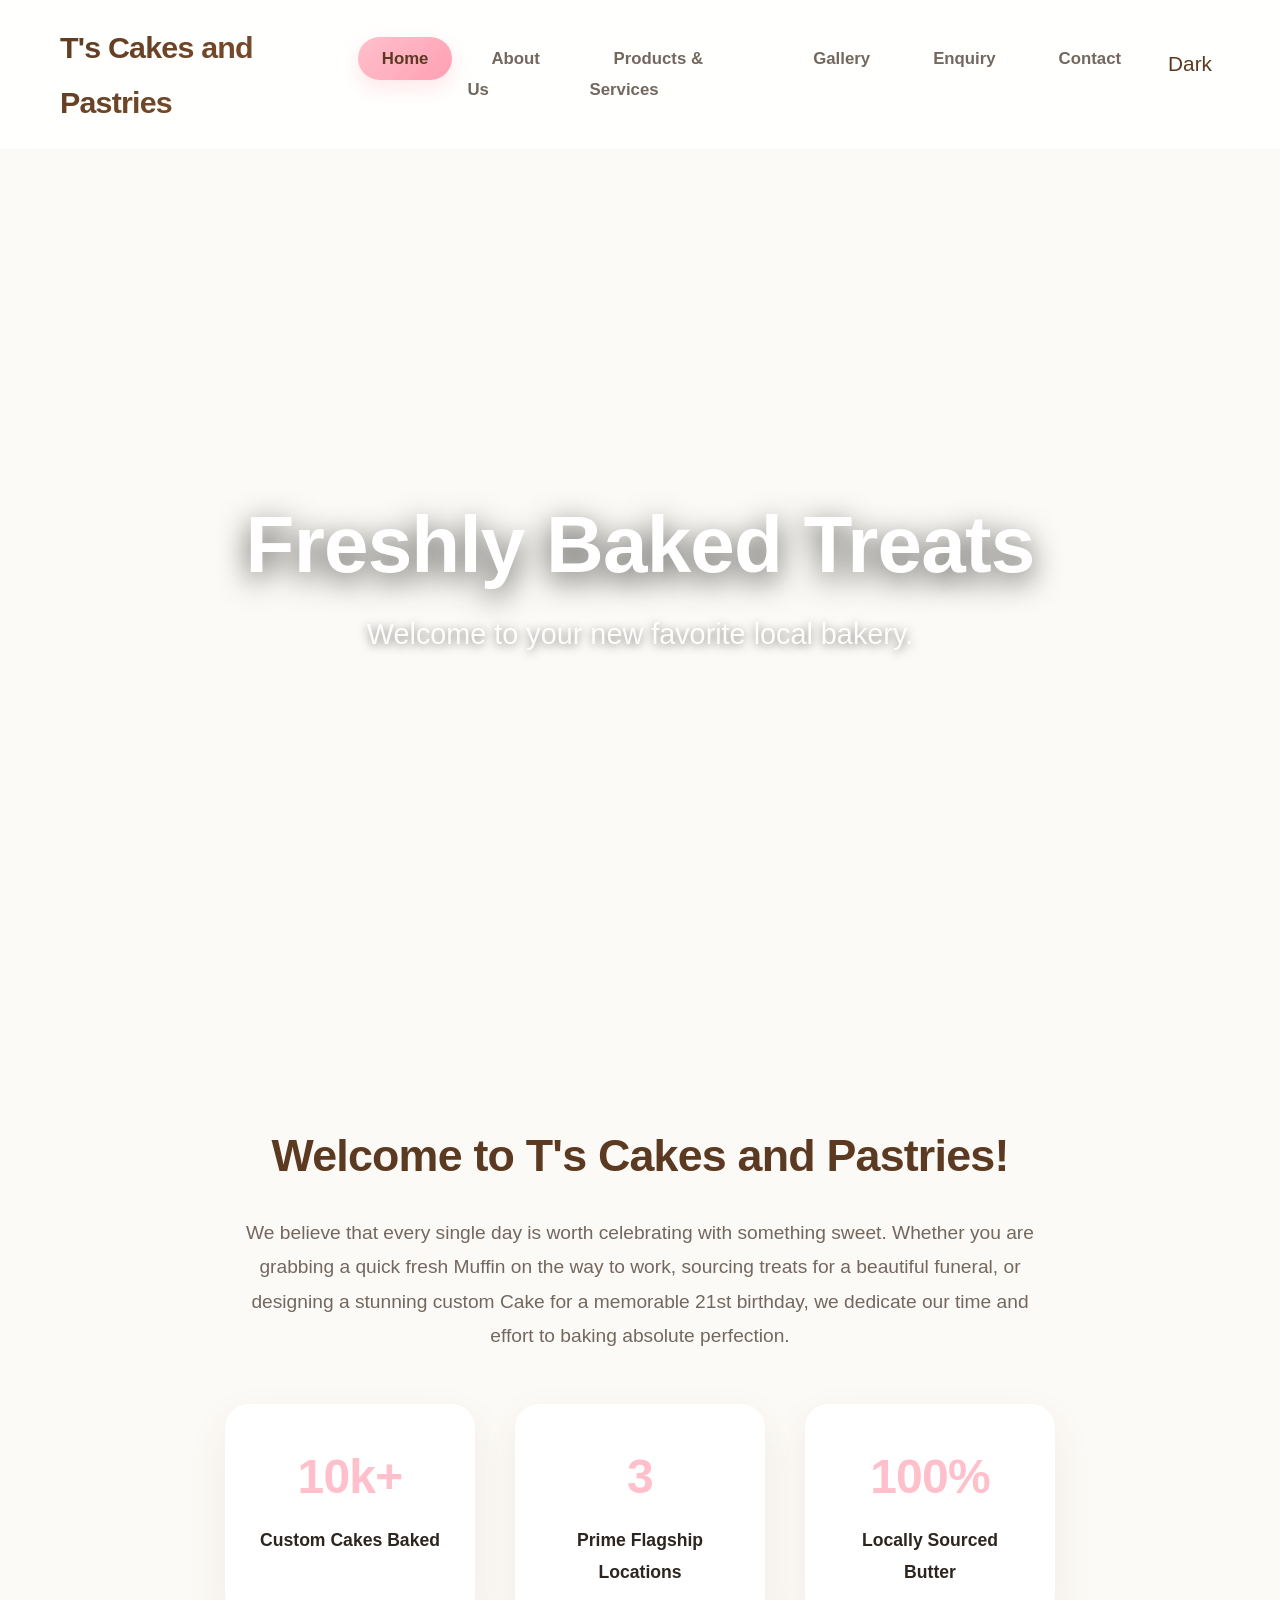
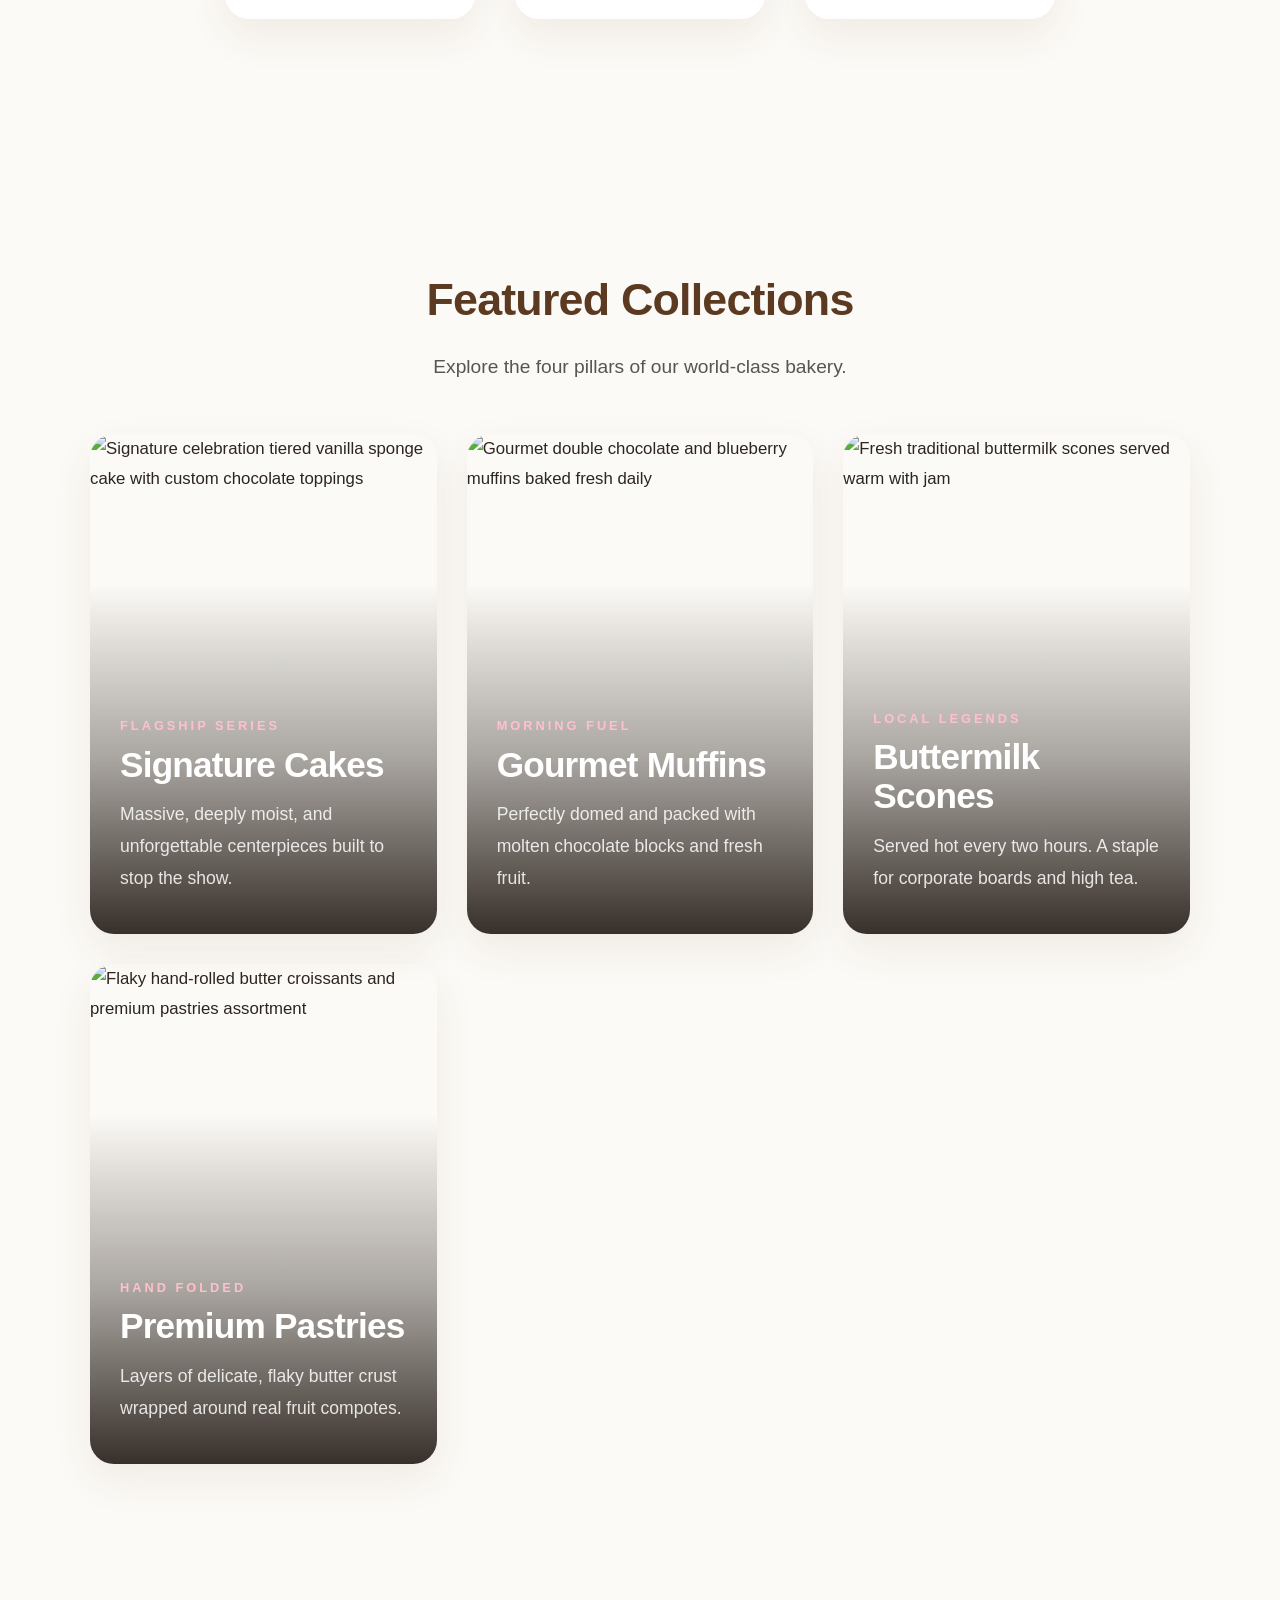
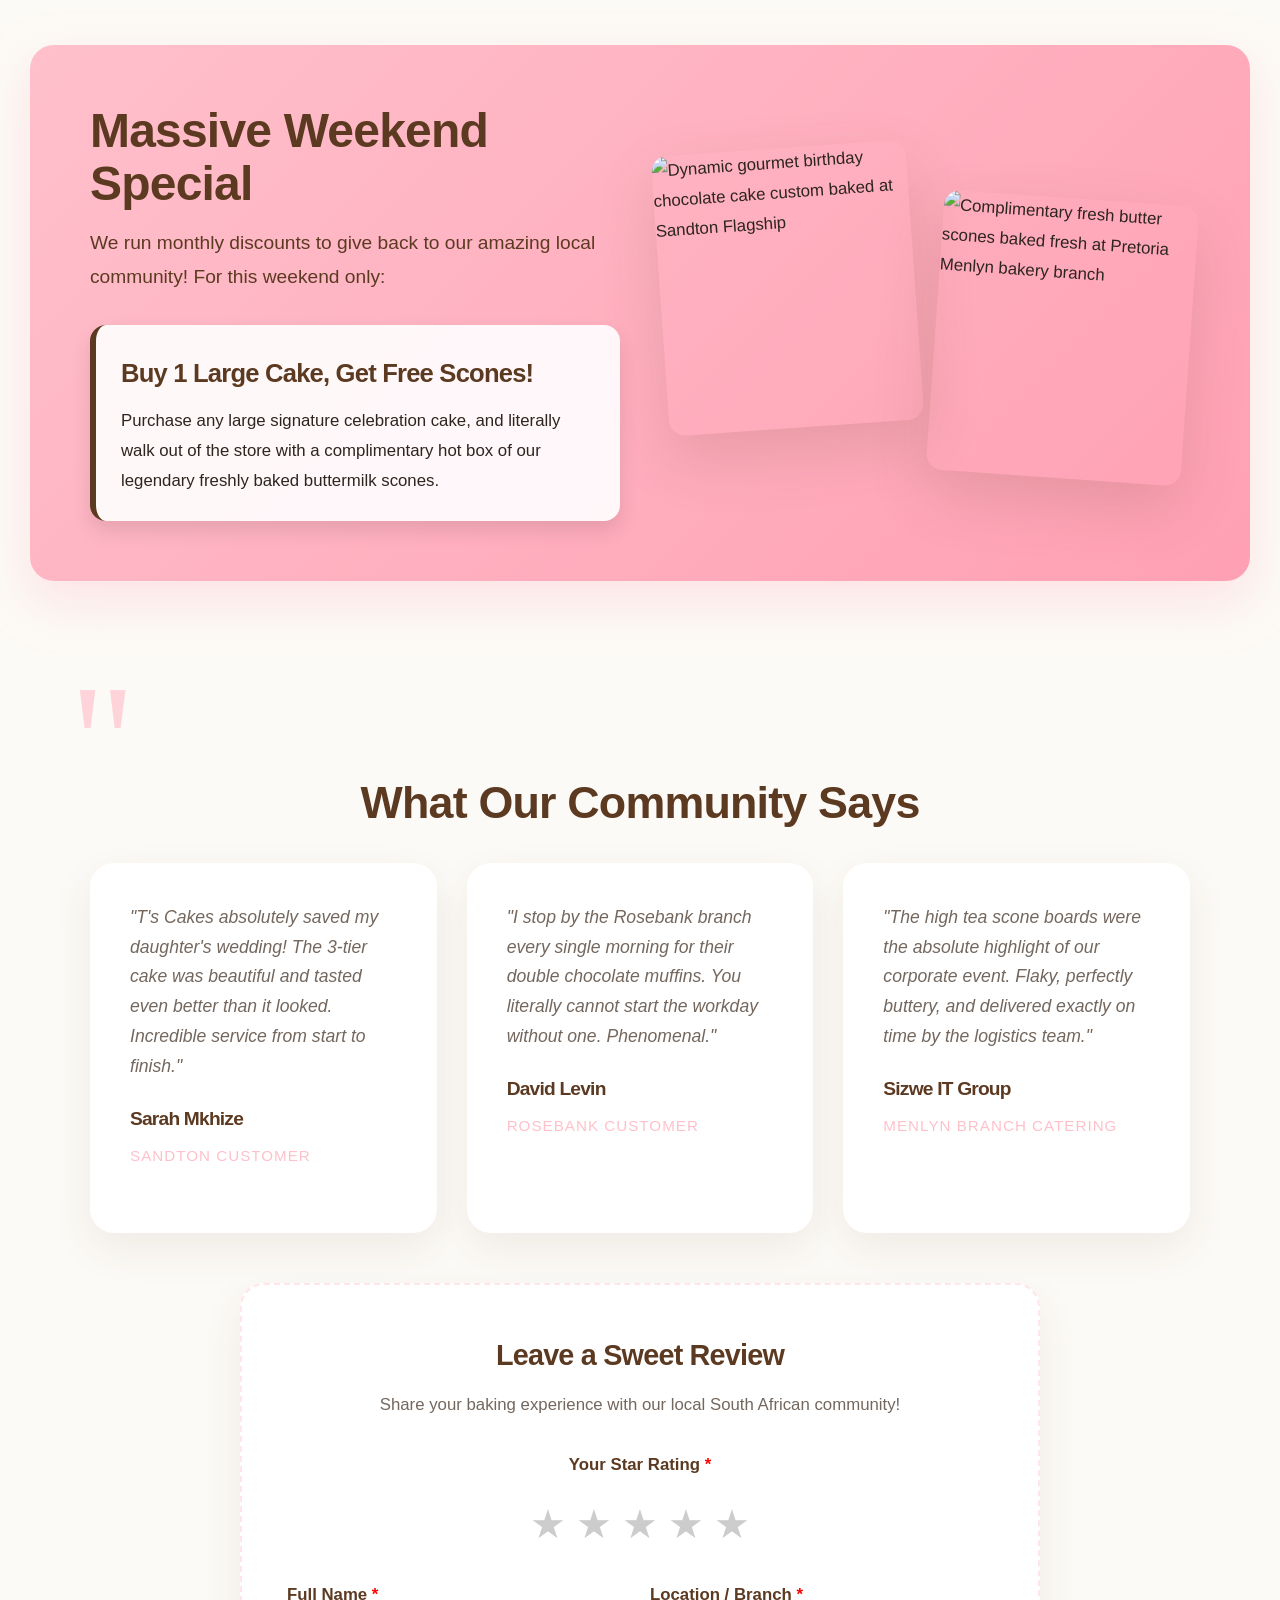
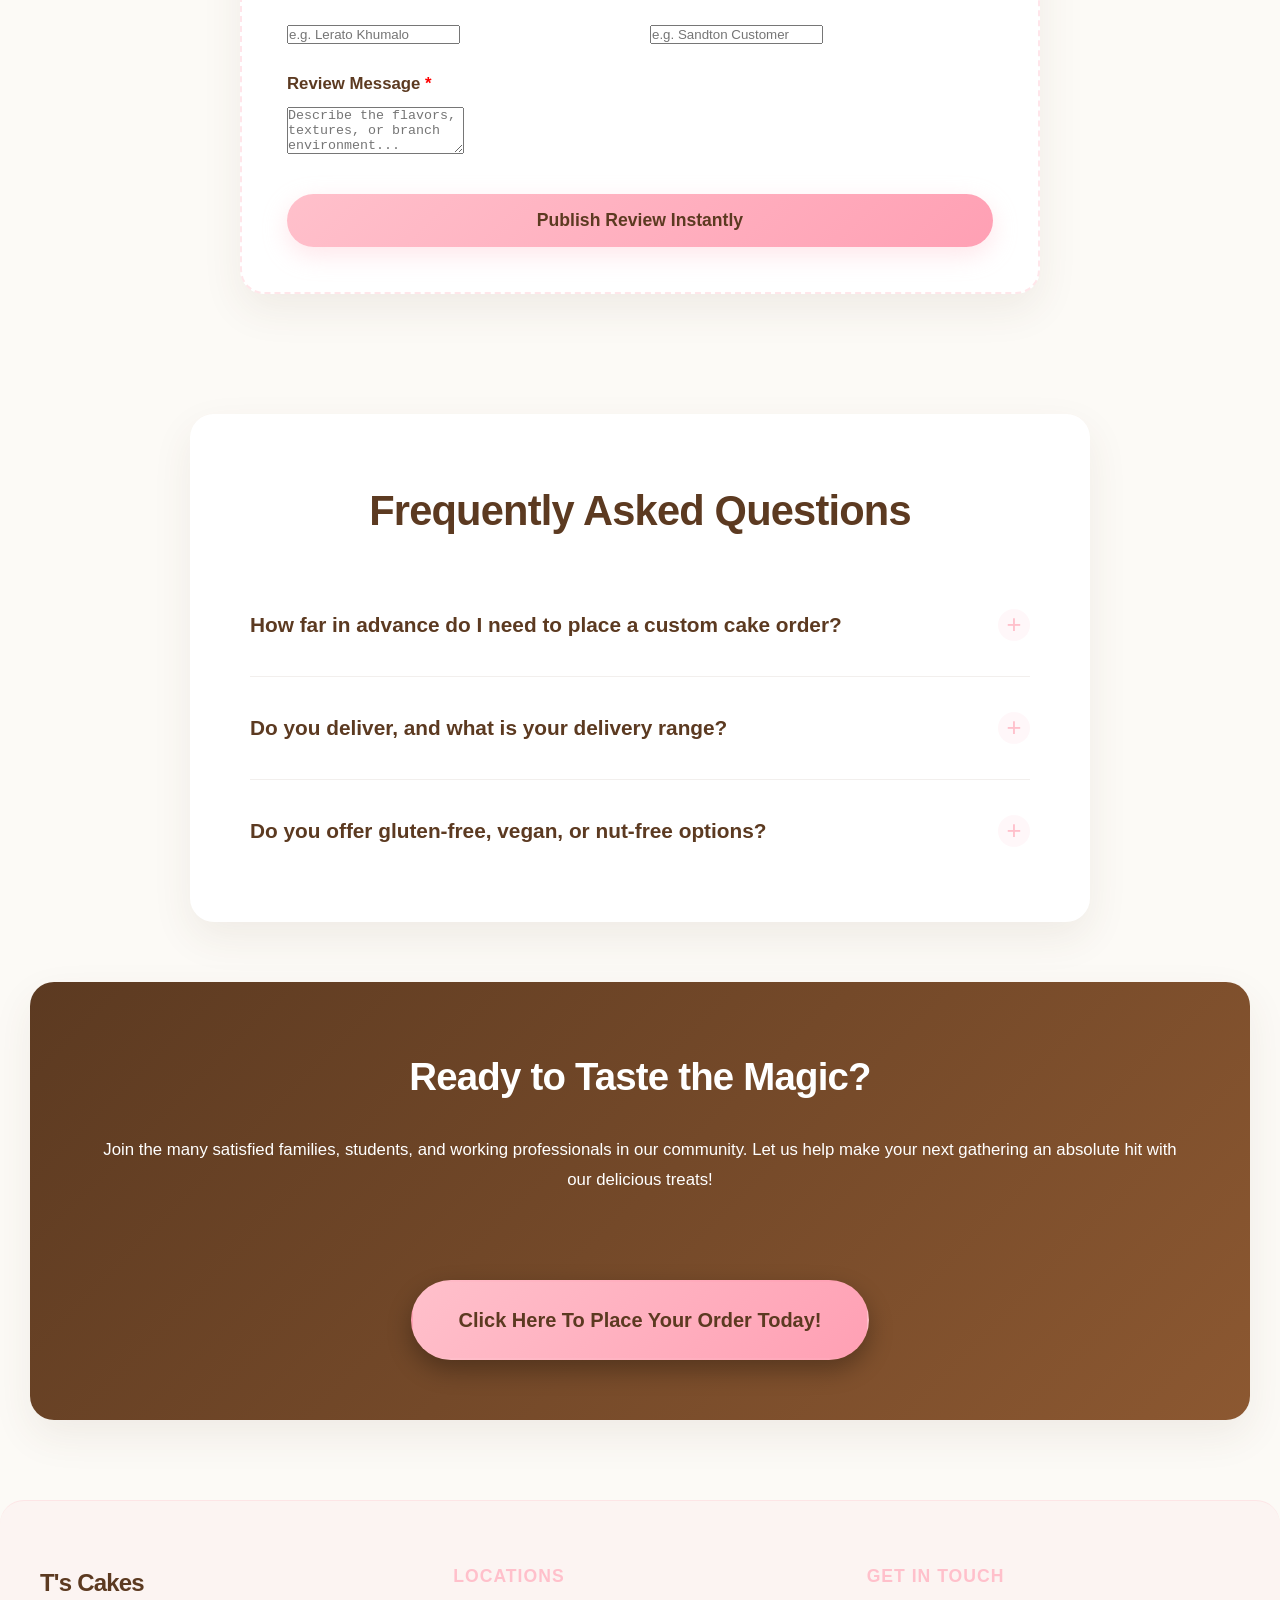
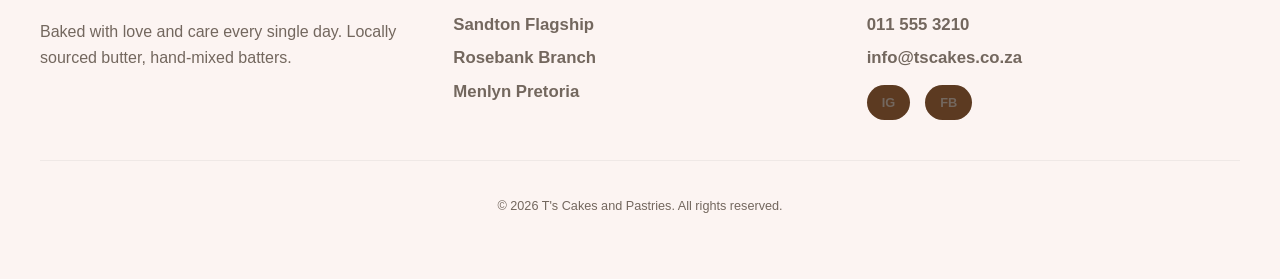
==== commit 0257f4fa: "feat: implement interactive frontend features and standardize theme toggle UI across pages" ====
--- a/index.html
+++ b/index.html
@@ -71,7 +71,7 @@
                 <li><a href="contact.html">Contact</a></li>
                 <li>
                     <button class="theme-toggle-btn" id="theme-toggle-btn" aria-label="Toggle Dark/Light Mode" type="button">
-                        <span class="theme-toggle-icon">🌓</span>
+                        <span class="theme-toggle-icon">Dark</span>
                     </button>
                 </li>
             </ul>
@@ -224,7 +224,7 @@
 
             <!-- Interactive Review Submitter (Option 4) -->
             <div id="submit-review-card" class="testimonial-card" style="max-width: 800px; margin: 50px auto 0 auto; padding: 45px; background: var(--white); box-shadow: var(--glass-shadow); border-radius: var(--radius-lg); border: 2px dashed rgba(255, 192, 203, 0.4); transition: var(--transition);">
-                <h3 style="text-align: center; color: var(--brand-brown); font-size: 1.8rem; margin-top: 0; margin-bottom: 8px; font-weight: 700;">✨ Leave a Sweet Review</h3>
+                <h3 style="text-align: center; color: var(--brand-brown); font-size: 1.8rem; margin-top: 0; margin-bottom: 8px; font-weight: 700;">Leave a Sweet Review</h3>
                 <p style="text-align: center; color: var(--text-muted); font-size: 1.05rem; margin-top: 0; margin-bottom: 30px;">Share your baking experience with our local South African community!</p>
                 
                 <form id="live-review-form" style="display: flex; flex-direction: column; gap: 20px;">
@@ -258,7 +258,7 @@
                     </div>
 
                     <button type="submit" id="submit-review-btn" style="background: var(--brand-pink-gradient); color: var(--brand-brown); border: none; font-family: inherit; font-weight: 700; font-size: 1.1rem; padding: 16px 30px; border-radius: var(--radius-pill); cursor: pointer; transition: var(--transition); box-shadow: 0 8px 25px rgba(255, 192, 203, 0.4); width: 100%; margin-top: 10px; text-align: center;">
-                        ✨ Publish Review Instantly
+                        Publish Review Instantly
                     </button>
                 </form>
             </div>
